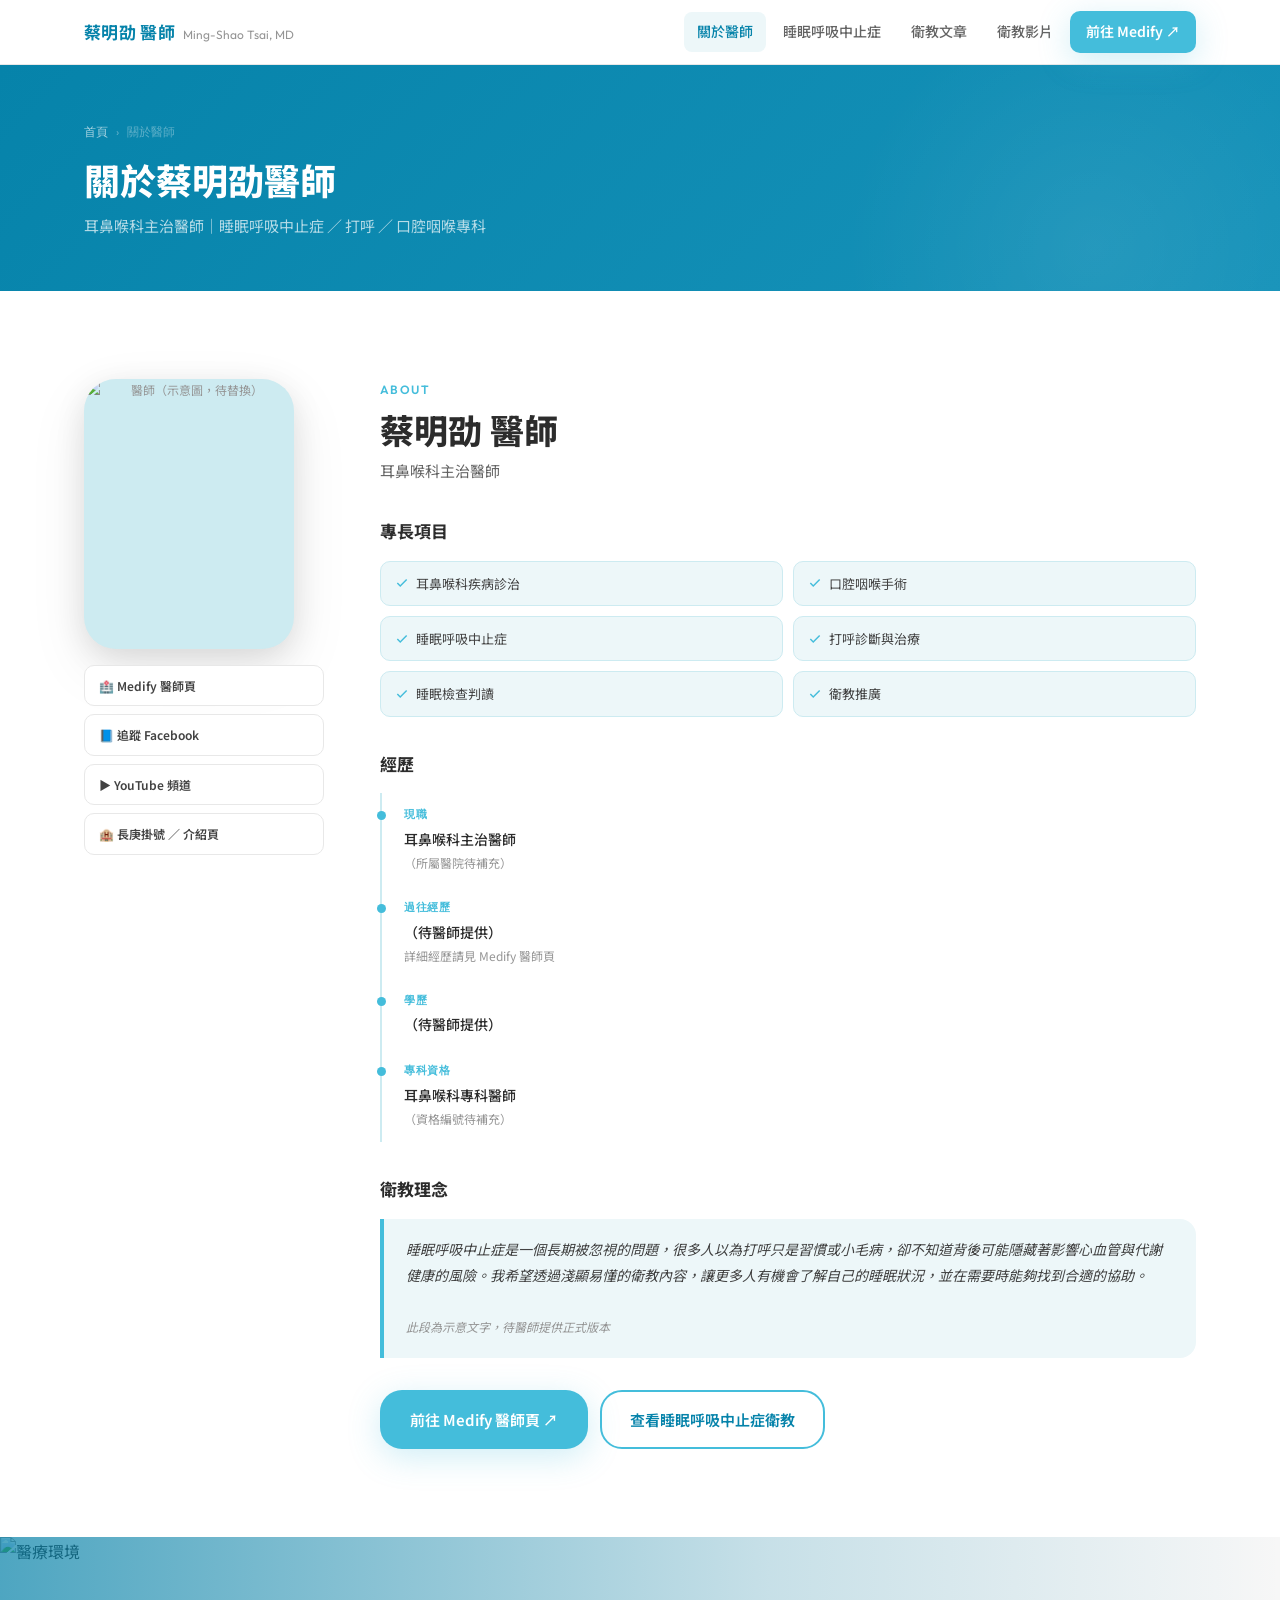
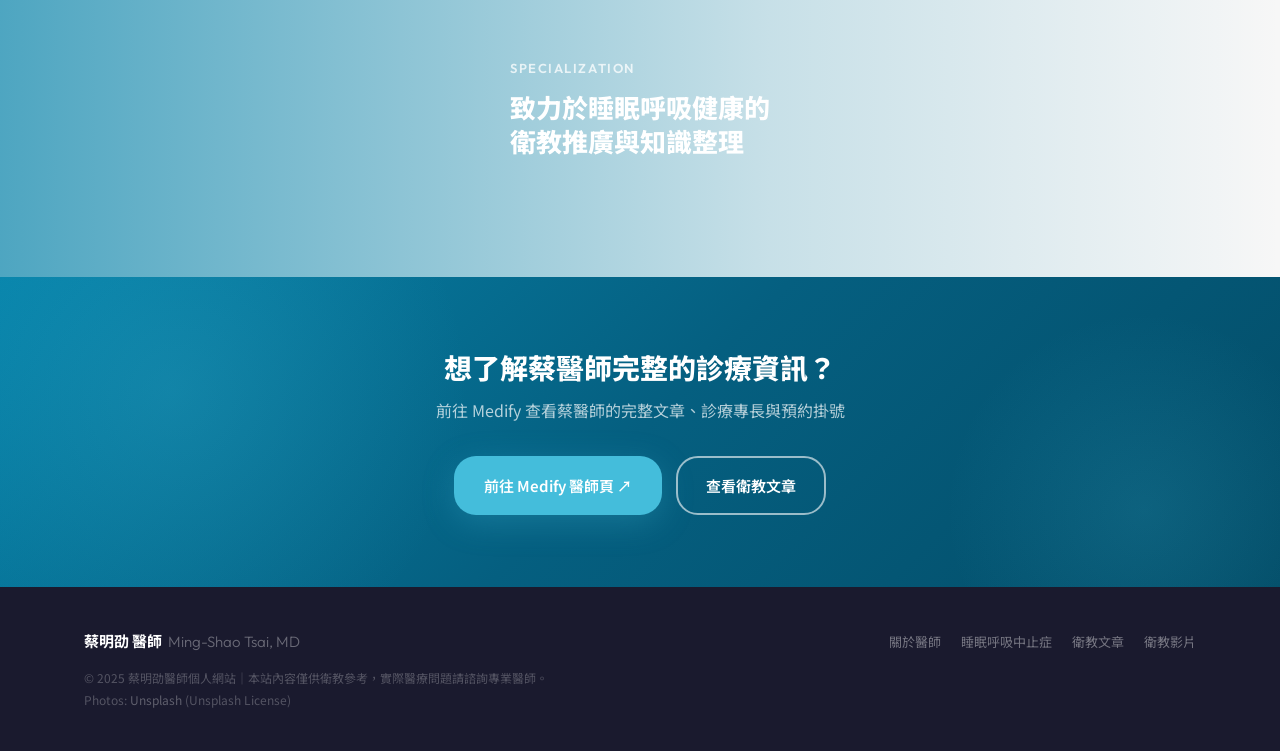
==== about.html @ 804e6b74 "Initial commit: personal website" ====
<!DOCTYPE html>
<html lang="zh-TW">
<head>
  <meta charset="UTF-8">
  <meta name="viewport" content="width=device-width, initial-scale=1.0">
  <title>關於蔡明劭醫師｜耳鼻喉科專科 睡眠呼吸中止症</title>
  <meta name="description" content="蔡明劭醫師，耳鼻喉科專科醫師，專長睡眠呼吸中止症、打呼治療、口腔咽喉手術。了解醫師經歷、專長與衛教理念。">
  <link rel="preconnect" href="https://fonts.googleapis.com">
  <link rel="preconnect" href="https://fonts.gstatic.com" crossorigin>
  <link href="https://fonts.googleapis.com/css2?family=Outfit:wght@300;400;500;600;700;800&family=Noto+Sans+TC:wght@300;400;500;700;900&display=swap" rel="stylesheet">
  <link rel="stylesheet" href="css/style.css">
</head>
<body>

<nav class="nav">
  <div class="wrap">
    <div class="nav-inner">
      <a href="index.html" class="nav-logo">
        <span class="nav-logo-main">蔡明劭 醫師</span>
        <span class="nav-logo-sub en">Ming-Shao Tsai, MD</span>
      </a>
      <div class="nav-links">
        <a href="about.html" class="active">關於醫師</a>
        <a href="sleep-apnea.html">睡眠呼吸中止症</a>
        <a href="articles.html">衛教文章</a>
        <a href="videos.html">衛教影片</a>
        <a href="https://medify.com.tw/doctor-43/" target="_blank" rel="noopener" class="nav-cta">前往 Medify ↗</a>
      </div>
      <button class="nav-mobile-toggle" id="navToggle" aria-label="開啟選單">
        <svg width="22" height="22" fill="none" stroke="currentColor" stroke-width="2" viewBox="0 0 24 24"><path d="M3 12h18M3 6h18M3 18h18"/></svg>
      </button>
    </div>
  </div>
  <div class="nav-mobile-menu" id="navMobile">
    <a href="about.html">關於醫師</a>
    <a href="sleep-apnea.html">睡眠呼吸中止症</a>
    <a href="articles.html">衛教文章</a>
    <a href="videos.html">衛教影片</a>
    <a href="https://medify.com.tw/doctor-43/" target="_blank" rel="noopener">前往 Medify ↗</a>
  </div>
</nav>

<div class="page-hero">
  <div class="wrap">
    <div class="breadcrumb"><a href="index.html">首頁</a><span>›</span><span>關於醫師</span></div>
    <h1 class="reveal">關於蔡明劭醫師</h1>
    <p class="reveal delay-1">耳鼻喉科主治醫師｜睡眠呼吸中止症 ／ 打呼 ／ 口腔咽喉專科</p>
  </div>
</div>

<section class="section">
  <div class="wrap">
    <div class="about-grid">
      <!-- Left: Photo + Socials -->
      <div class="reveal">
        <div class="about-photo">
          <img src="https://images.unsplash.com/photo-1612349317150-e413f6a5b16d?auto=format&fit=crop&w=500&q=80" alt="醫師（示意圖，待替換）" loading="lazy">
        </div>
        <div class="about-socials">
          <a href="https://medify.com.tw/doctor-43/" target="_blank" rel="noopener" class="about-social-btn">🏥 Medify 醫師頁</a>
          <a href="https://www.facebook.com/" target="_blank" rel="noopener" class="about-social-btn">📘 追蹤 Facebook</a>
          <a href="https://www.youtube.com/@medify90" target="_blank" rel="noopener" class="about-social-btn">▶ YouTube 頻道</a>
          <a href="#" class="about-social-btn">🏨 長庚掛號 ／ 介紹頁</a>
        </div>
      </div>

      <!-- Right: Info -->
      <div>
        <p class="sec-label reveal">About</p>
        <h1 class="about-name reveal delay-1">蔡明劭 醫師</h1>
        <p class="about-pos reveal delay-1">耳鼻喉科主治醫師</p>

        <!-- Specialty -->
        <div style="margin-top:32px;" class="reveal delay-2">
          <h2 style="font-size:17px;font-weight:700;color:var(--ink);margin-bottom:14px;">專長項目</h2>
          <div class="spec-grid-2">
            <div class="spec-item">
              <svg width="14" height="14" fill="none" stroke="var(--accent)" stroke-width="2.5" viewBox="0 0 24 24"><polyline points="20 6 9 17 4 12"/></svg>
              耳鼻喉科疾病診治
            </div>
            <div class="spec-item">
              <svg width="14" height="14" fill="none" stroke="var(--accent)" stroke-width="2.5" viewBox="0 0 24 24"><polyline points="20 6 9 17 4 12"/></svg>
              口腔咽喉手術
            </div>
            <div class="spec-item">
              <svg width="14" height="14" fill="none" stroke="var(--accent)" stroke-width="2.5" viewBox="0 0 24 24"><polyline points="20 6 9 17 4 12"/></svg>
              睡眠呼吸中止症
            </div>
            <div class="spec-item">
              <svg width="14" height="14" fill="none" stroke="var(--accent)" stroke-width="2.5" viewBox="0 0 24 24"><polyline points="20 6 9 17 4 12"/></svg>
              打呼診斷與治療
            </div>
            <div class="spec-item">
              <svg width="14" height="14" fill="none" stroke="var(--accent)" stroke-width="2.5" viewBox="0 0 24 24"><polyline points="20 6 9 17 4 12"/></svg>
              睡眠檢查判讀
            </div>
            <div class="spec-item">
              <svg width="14" height="14" fill="none" stroke="var(--accent)" stroke-width="2.5" viewBox="0 0 24 24"><polyline points="20 6 9 17 4 12"/></svg>
              衛教推廣
            </div>
          </div>
        </div>

        <!-- Experience -->
        <div style="margin-top:32px;" class="reveal delay-2">
          <h2 style="font-size:17px;font-weight:700;color:var(--ink);margin-bottom:14px;">經歷</h2>
          <div class="timeline">
            <div class="timeline-item">
              <div class="timeline-year">現職</div>
              <div class="timeline-text">耳鼻喉科主治醫師</div>
              <div class="timeline-sub">（所屬醫院待補充）</div>
            </div>
            <div class="timeline-item">
              <div class="timeline-year">過往經歷</div>
              <div class="timeline-text">（待醫師提供）</div>
              <div class="timeline-sub">詳細經歷請見 Medify 醫師頁</div>
            </div>
            <div class="timeline-item">
              <div class="timeline-year">學歷</div>
              <div class="timeline-text">（待醫師提供）</div>
            </div>
            <div class="timeline-item">
              <div class="timeline-year">專科資格</div>
              <div class="timeline-text">耳鼻喉科專科醫師</div>
              <div class="timeline-sub">（資格編號待補充）</div>
            </div>
          </div>
        </div>

        <!-- Philosophy -->
        <div style="margin-top:32px;" class="reveal delay-3">
          <h2 style="font-size:17px;font-weight:700;color:var(--ink);margin-bottom:14px;">衛教理念</h2>
          <div class="philosophy-block">
            睡眠呼吸中止症是一個長期被忽視的問題，很多人以為打呼只是習慣或小毛病，卻不知道背後可能隱藏著影響心血管與代謝健康的風險。我希望透過淺顯易懂的衛教內容，讓更多人有機會了解自己的睡眠狀況，並在需要時能夠找到合適的協助。
            <br><br><em style="font-size:12px;color:var(--gray-4);">此段為示意文字，待醫師提供正式版本</em>
          </div>
        </div>

        <!-- CTA -->
        <div style="margin-top:32px;display:flex;gap:12px;flex-wrap:wrap;" class="reveal delay-3">
          <a href="https://medify.com.tw/doctor-43/" target="_blank" rel="noopener" class="btn btn-accent btn-lg">前往 Medify 醫師頁 ↗</a>
          <a href="sleep-apnea.html" class="btn btn-outline btn-lg">查看睡眠呼吸中止症衛教</a>
        </div>
      </div>
    </div>
  </div>
</section>

<!-- Photo section -->
<section style="padding:0;background:var(--gray-8);">
  <div style="height:340px;overflow:hidden;position:relative;">
    <img src="https://images.unsplash.com/photo-1551190822-a9333d879b1f?auto=format&fit=crop&w=1800&q=80" alt="醫療環境" loading="lazy" style="width:100%;height:100%;object-fit:cover;object-position:center 40%;">
    <div style="position:absolute;inset:0;background:linear-gradient(to right, rgba(6,131,170,.7) 0%, rgba(6,131,170,.2) 60%, transparent 100%);display:flex;align-items:center;">
      <div class="wrap">
        <p style="color:rgba(255,255,255,.75);font-size:13px;font-weight:600;text-transform:uppercase;letter-spacing:.12em;margin-bottom:10px;" class="en">Specialization</p>
        <p style="color:white;font-size:26px;font-weight:800;line-height:1.3;max-width:500px;">致力於睡眠呼吸健康的<br>衛教推廣與知識整理</p>
      </div>
    </div>
  </div>
</section>

<div class="cta-band">
  <div class="wrap">
    <h2 class="reveal">想了解蔡醫師完整的診療資訊？</h2>
    <p class="reveal delay-1">前往 Medify 查看蔡醫師的完整文章、診療專長與預約掛號</p>
    <div class="btns">
      <a href="https://medify.com.tw/doctor-43/" target="_blank" rel="noopener" class="btn btn-accent btn-lg reveal delay-1">前往 Medify 醫師頁 ↗</a>
      <a href="articles.html" class="btn btn-outline-white btn-lg reveal delay-2">查看衛教文章</a>
    </div>
  </div>
</div>

<footer class="footer">
  <div class="wrap">
    <div class="footer-inner">
      <div class="footer-logo">蔡明劭 醫師<span class="en">Ming-Shao Tsai, MD</span></div>
      <div class="footer-links">
        <a href="about.html">關於醫師</a>
        <a href="sleep-apnea.html">睡眠呼吸中止症</a>
        <a href="articles.html">衛教文章</a>
        <a href="videos.html">衛教影片</a>
      </div>
    </div>
    <p class="footer-copy">© 2025 蔡明劭醫師個人網站｜本站內容僅供衛教參考，實際醫療問題請諮詢專業醫師。<br>Photos: <a href="https://unsplash.com" target="_blank" rel="noopener" style="color:rgba(255,255,255,.3);">Unsplash</a> (Unsplash License)</p>
  </div>
</footer>

<script src="js/main.js"></script>
</body>
</html>
---- css/style.css ----
/* ============================================================
   蔡明劭醫師個人網站 — Design System
   Inspired by Medify Health-Tech visual language
   Fonts: Outfit (EN/NUM) + Noto Sans TC (ZH)
   ============================================================ */

@import url('https://fonts.googleapis.com/css2?family=Outfit:wght@300;400;500;600;700;800&family=Noto+Sans+TC:wght@300;400;500;700;900&display=swap');

:root {
  /* Brand Colors */
  --accent:  #44BDDB;
  --deep:    #0683AA;
  --mid:     #1793BA;
  --sky-6:   #71CBE1;
  --sky-7:   #94DCEA;
  --pale:    #CDEBF1;
  --paler:   #EDF7F9;

  /* Neutrals */
  --ink:     #2C2C2C;
  --gray-2:  #424242;
  --gray-3:  #636363;
  --gray-4:  #959595;
  --gray-6:  #C8C8C8;
  --gray-7:  #E8E8E8;
  --gray-8:  #F7F7F7;
  --white:   #FFFFFF;

  /* Semantic */
  --success:      #76C0A5;
  --success-pale: #E9F5F0;
  --warn:         #F0A84A;

  /* Radius */
  --r-xl: 40px;
  --r-lg: 32px;
  --r-md: 22px;
  --r-sm: 16px;
  --r-xs: 10px;

  /* Shadows */
  --shadow-sm:  0 1px 3px rgba(0,0,0,.06), 0 2px 8px rgba(0,0,0,.06);
  --shadow-md:  0 4px 16px rgba(0,0,0,.08), 0 8px 32px rgba(0,0,0,.06);
  --shadow-lg:  0 8px 30px rgba(0,0,0,.10), 0 20px 60px rgba(0,0,0,.08);
  --shadow-teal: 0 8px 32px rgba(68,189,219,.25);
}

*, *::before, *::after { box-sizing: border-box; margin: 0; padding: 0; }
html { scroll-behavior: smooth; font-size: 16px; }
body {
  font-family: 'Noto Sans TC', -apple-system, sans-serif;
  color: var(--ink);
  background: var(--white);
  line-height: 1.8;
  -webkit-font-smoothing: antialiased;
}
.en { font-family: 'Outfit', 'Noto Sans TC', sans-serif; }
img { max-width: 100%; display: block; }
a { color: inherit; text-decoration: none; }
ul { list-style: none; }

/* ---- Reveal animation ---- */
.reveal {
  opacity: 0;
  transform: translateY(24px);
  transition: opacity .6s ease, transform .6s ease;
}
.reveal.in { opacity: 1; transform: none; }
.reveal.delay-1 { transition-delay: .1s; }
.reveal.delay-2 { transition-delay: .2s; }
.reveal.delay-3 { transition-delay: .3s; }

/* ---- Layout ---- */
.wrap { max-width: 1160px; margin: 0 auto; padding: 0 24px; }
.section { padding: 88px 0; }
.section-sm { padding: 56px 0; }

/* ---- Navigation ---- */
.nav {
  position: sticky;
  top: 0;
  z-index: 100;
  background: rgba(255,255,255,.92);
  backdrop-filter: blur(16px);
  -webkit-backdrop-filter: blur(16px);
  border-bottom: 1px solid var(--gray-7);
  transition: box-shadow .3s;
}
.nav.scrolled { box-shadow: 0 2px 20px rgba(0,0,0,.08); }
.nav-inner {
  display: flex;
  align-items: center;
  justify-content: space-between;
  height: 64px;
}
.nav-logo {
  display: flex;
  align-items: baseline;
  gap: 8px;
}
.nav-logo-main {
  font-family: 'Noto Sans TC', sans-serif;
  font-size: 17px;
  font-weight: 700;
  color: var(--deep);
  letter-spacing: .02em;
}
.nav-logo-sub {
  font-family: 'Outfit', sans-serif;
  font-size: 12px;
  color: var(--gray-4);
  font-weight: 400;
}
.nav-links { display: flex; align-items: center; gap: 4px; }
.nav-links a {
  font-size: 14px;
  font-weight: 500;
  color: var(--gray-3);
  padding: 7px 13px;
  border-radius: 8px;
  transition: all .2s;
}
.nav-links a:hover, .nav-links a.active {
  color: var(--deep);
  background: var(--paler);
}
.nav-cta {
  background: var(--accent) !important;
  color: var(--white) !important;
  font-weight: 600 !important;
  border-radius: 10px !important;
  padding: 8px 16px !important;
  transition: background .2s, transform .2s, box-shadow .2s !important;
  box-shadow: var(--shadow-teal) !important;
}
.nav-cta:hover {
  background: var(--deep) !important;
  transform: translateY(-1px) !important;
}
.nav-mobile-toggle {
  display: none;
  background: none;
  border: none;
  cursor: pointer;
  color: var(--ink);
  padding: 8px;
}
.nav-mobile-menu {
  display: none;
  border-top: 1px solid var(--gray-7);
  padding: 12px 24px 20px;
  background: rgba(255,255,255,.97);
}
.nav-mobile-menu a {
  display: block;
  font-size: 15px;
  font-weight: 500;
  color: var(--gray-2);
  padding: 11px 0;
  border-bottom: 1px solid var(--gray-7);
}
.nav-mobile-menu a:last-child { border: none; }

/* ---- Buttons ---- */
.btn {
  display: inline-flex;
  align-items: center;
  gap: 7px;
  padding: 11px 22px;
  border-radius: var(--r-sm);
  font-family: 'Noto Sans TC', sans-serif;
  font-size: 14px;
  font-weight: 600;
  cursor: pointer;
  transition: all .22s;
  border: 2px solid transparent;
  white-space: nowrap;
}
.btn-accent {
  background: var(--accent);
  color: var(--white);
  box-shadow: var(--shadow-teal);
}
.btn-accent:hover { background: var(--deep); transform: translateY(-2px); box-shadow: 0 12px 40px rgba(68,189,219,.35); }
.btn-deep {
  background: var(--deep);
  color: var(--white);
}
.btn-deep:hover { background: #055f80; transform: translateY(-2px); }
.btn-outline {
  background: transparent;
  color: var(--deep);
  border-color: var(--accent);
}
.btn-outline:hover { background: var(--paler); border-color: var(--deep); }
.btn-outline-white {
  background: transparent;
  color: var(--white);
  border-color: rgba(255,255,255,.6);
}
.btn-outline-white:hover { background: rgba(255,255,255,.12); border-color: white; }
.btn-ghost {
  background: rgba(255,255,255,.15);
  color: var(--white);
  border-color: rgba(255,255,255,.3);
}
.btn-ghost:hover { background: rgba(255,255,255,.25); }
.btn-sm { padding: 7px 16px; font-size: 13px; border-radius: 10px; }
.btn-lg { padding: 14px 28px; font-size: 15px; border-radius: var(--r-md); }

/* ---- Tags ---- */
.tag {
  display: inline-flex;
  align-items: center;
  gap: 5px;
  padding: 4px 12px;
  border-radius: 20px;
  font-size: 12px;
  font-weight: 600;
  letter-spacing: .03em;
}
.tag-teal { background: var(--pale); color: var(--deep); }
.tag-green { background: var(--success-pale); color: #2d7d5f; }
.tag-warn { background: #FEF3E2; color: #975A00; }

/* ---- Section Header ---- */
.sec-label {
  font-family: 'Outfit', sans-serif;
  font-size: 12px;
  font-weight: 600;
  text-transform: uppercase;
  letter-spacing: .12em;
  color: var(--accent);
  margin-bottom: 10px;
}
.sec-title {
  font-size: 30px;
  font-weight: 800;
  color: var(--ink);
  line-height: 1.25;
}
.sec-sub {
  font-size: 16px;
  color: var(--gray-3);
  margin-top: 10px;
  max-width: 560px;
}
.sec-head { margin-bottom: 52px; }

/* ====================================================
   HERO (index)
   ==================================================== */
.hero {
  position: relative;
  min-height: 88vh;
  display: flex;
  align-items: center;
  overflow: hidden;
  background: var(--deep);
}
.hero-bg {
  position: absolute;
  inset: 0;
  background-size: cover;
  background-position: center 30%;
  background-repeat: no-repeat;
}
.hero-bg::after {
  content: '';
  position: absolute;
  inset: 0;
  background: linear-gradient(
    105deg,
    rgba(6,131,170,.88) 0%,
    rgba(6,131,170,.70) 40%,
    rgba(6,131,170,.25) 75%,
    rgba(6,131,170,.05) 100%
  );
}
.hero-inner {
  position: relative;
  z-index: 1;
  display: grid;
  grid-template-columns: 1fr 420px;
  gap: 56px;
  align-items: center;
  padding: 80px 0;
}
.hero-eyebrow {
  display: inline-flex;
  align-items: center;
  gap: 8px;
  background: rgba(255,255,255,.18);
  backdrop-filter: blur(8px);
  color: #d4f3fc;
  font-size: 13px;
  font-weight: 600;
  padding: 6px 16px;
  border-radius: 20px;
  border: 1px solid rgba(255,255,255,.25);
  margin-bottom: 22px;
}
.hero-name {
  font-size: 60px;
  font-weight: 900;
  color: var(--white);
  line-height: 1.1;
  letter-spacing: -.03em;
}
.hero-name .zh-name { display: block; }
.hero-name .en-name {
  font-family: 'Outfit', sans-serif;
  font-size: 28px;
  font-weight: 300;
  letter-spacing: .06em;
  color: rgba(255,255,255,.7);
  margin-top: 4px;
}
.hero-title {
  font-size: 16px;
  color: rgba(255,255,255,.75);
  margin-top: 14px;
  font-weight: 400;
}
.hero-desc {
  font-size: 16px;
  color: rgba(255,255,255,.85);
  margin-top: 18px;
  line-height: 1.8;
  max-width: 500px;
}
.hero-ctas {
  display: flex;
  flex-wrap: wrap;
  gap: 12px;
  margin-top: 36px;
}
/* Stats row */
.hero-stats {
  display: flex;
  gap: 32px;
  margin-top: 48px;
  padding-top: 32px;
  border-top: 1px solid rgba(255,255,255,.2);
}
.hero-stat-num {
  font-family: 'Outfit', sans-serif;
  font-size: 30px;
  font-weight: 700;
  color: var(--white);
}
.hero-stat-label {
  font-size: 12px;
  color: rgba(255,255,255,.6);
  margin-top: 2px;
}

/* Hero card (right side) */
.hero-card {
  background: rgba(255,255,255,.12);
  backdrop-filter: blur(20px);
  -webkit-backdrop-filter: blur(20px);
  border: 1px solid rgba(255,255,255,.22);
  border-radius: var(--r-lg);
  padding: 32px;
  color: var(--white);
}
.hero-card-photo {
  width: 100%;
  height: 220px;
  background: rgba(255,255,255,.1);
  border-radius: var(--r-md);
  overflow: hidden;
  margin-bottom: 20px;
  display: flex;
  align-items: center;
  justify-content: center;
}
.hero-card-photo img { width: 100%; height: 100%; object-fit: cover; }
.hero-card-name { font-size: 20px; font-weight: 700; }
.hero-card-pos { font-size: 13px; color: rgba(255,255,255,.65); margin-top: 4px; }
.hero-card-tags {
  display: flex;
  flex-wrap: wrap;
  gap: 6px;
  margin-top: 14px;
}
.hero-card-tag {
  background: rgba(255,255,255,.15);
  color: rgba(255,255,255,.9);
  font-size: 11px;
  padding: 4px 10px;
  border-radius: 20px;
  border: 1px solid rgba(255,255,255,.2);
}
.hero-card-cta {
  margin-top: 18px;
  width: 100%;
  text-align: center;
  background: var(--white);
  color: var(--deep);
  font-weight: 700;
  padding: 12px;
  border-radius: var(--r-sm);
  font-size: 14px;
  transition: all .2s;
  display: block;
}
.hero-card-cta:hover { background: var(--paler); transform: translateY(-1px); }

/* ====================================================
   QUICK ENTRIES
   ==================================================== */
.entries { background: var(--white); }
.entries-grid {
  display: grid;
  grid-template-columns: repeat(3, 1fr);
  gap: 20px;
}
.entry-card {
  background: var(--white);
  border: 1.5px solid var(--gray-7);
  border-radius: var(--r-lg);
  padding: 32px 28px;
  transition: all .28s;
  display: flex;
  flex-direction: column;
}
.entry-card:hover {
  border-color: var(--accent);
  box-shadow: var(--shadow-md);
  transform: translateY(-4px);
}
.entry-icon {
  width: 52px;
  height: 52px;
  background: var(--paler);
  border-radius: var(--r-sm);
  display: flex;
  align-items: center;
  justify-content: center;
  font-size: 24px;
  margin-bottom: 18px;
}
.entry-title {
  font-size: 18px;
  font-weight: 700;
  color: var(--ink);
  margin-bottom: 8px;
}
.entry-desc {
  font-size: 14px;
  color: var(--gray-3);
  line-height: 1.7;
  flex: 1;
}
.entry-link {
  display: inline-flex;
  align-items: center;
  gap: 5px;
  font-size: 13px;
  font-weight: 700;
  color: var(--accent);
  margin-top: 20px;
}

/* ====================================================
   DOCTOR BRIEF
   ==================================================== */
.doctor-brief { background: var(--gray-8); }
.brief-inner {
  display: grid;
  grid-template-columns: 240px 1fr;
  gap: 56px;
  align-items: start;
}
.brief-photo-wrap { display: flex; flex-direction: column; gap: 12px; align-items: center; }
.brief-photo {
  width: 220px;
  height: 280px;
  border-radius: var(--r-lg);
  overflow: hidden;
  box-shadow: var(--shadow-lg);
  background: var(--pale);
  display: flex;
  align-items: center;
  justify-content: center;
}
.brief-photo img { width: 100%; height: 100%; object-fit: cover; }
.brief-name {
  font-size: 32px;
  font-weight: 800;
  color: var(--ink);
  line-height: 1.2;
}
.brief-pos {
  font-size: 15px;
  color: var(--gray-3);
  margin-top: 6px;
}
.brief-bio {
  font-size: 15px;
  color: var(--gray-2);
  line-height: 1.9;
  margin-top: 16px;
  max-width: 580px;
}
.brief-tags {
  display: flex;
  flex-wrap: wrap;
  gap: 8px;
  margin-top: 18px;
}
.brief-actions {
  display: flex;
  gap: 12px;
  margin-top: 24px;
  flex-wrap: wrap;
}

/* ====================================================
   TOPIC CARDS
   ==================================================== */
.topics { background: var(--white); }
.topics-grid {
  display: grid;
  grid-template-columns: repeat(3, 1fr);
  gap: 18px;
}
.topic-card {
  background: var(--white);
  border: 1.5px solid var(--gray-7);
  border-radius: var(--r-md);
  padding: 24px 22px;
  transition: all .24s;
  display: flex;
  flex-direction: column;
}
.topic-card:hover {
  border-color: var(--accent);
  background: var(--paler);
  box-shadow: var(--shadow-sm);
}
.topic-num {
  font-family: 'Outfit', sans-serif;
  font-size: 11px;
  font-weight: 700;
  letter-spacing: .1em;
  text-transform: uppercase;
  color: var(--accent);
  margin-bottom: 8px;
}
.topic-name { font-size: 17px; font-weight: 700; color: var(--ink); }
.topic-desc {
  font-size: 13px;
  color: var(--gray-3);
  margin-top: 6px;
  line-height: 1.65;
  flex: 1;
}
.topic-arrow {
  font-size: 13px;
  font-weight: 700;
  color: var(--accent);
  margin-top: 16px;
}

/* ====================================================
   ARTICLE CARDS
   ==================================================== */
.articles-section { background: var(--gray-8); }
.articles-grid { display: grid; gap: 14px; }
.article-card {
  background: var(--white);
  border: 1px solid var(--gray-7);
  border-radius: var(--r-md);
  padding: 22px 24px;
  display: flex;
  gap: 20px;
  align-items: flex-start;
  transition: box-shadow .22s, transform .22s;
}
.article-card:hover {
  box-shadow: var(--shadow-md);
  transform: translateY(-2px);
}
.article-thumb {
  width: 88px;
  height: 66px;
  border-radius: var(--r-xs);
  background: var(--gray-7);
  flex-shrink: 0;
  overflow: hidden;
}
.article-thumb img { width: 100%; height: 100%; object-fit: cover; }
.article-cat {
  font-family: 'Outfit', sans-serif;
  font-size: 11px;
  font-weight: 700;
  letter-spacing: .08em;
  text-transform: uppercase;
  color: var(--accent);
  margin-bottom: 5px;
}
.article-title { font-size: 15px; font-weight: 700; color: var(--ink); line-height: 1.45; }
.article-excerpt { font-size: 13px; color: var(--gray-3); margin-top: 6px; line-height: 1.6; }
.article-footer {
  display: flex;
  align-items: center;
  gap: 10px;
  margin-top: 10px;
}
.source-badge {
  font-size: 11px;
  padding: 2px 9px;
  border-radius: 6px;
  font-weight: 700;
  font-family: 'Outfit', sans-serif;
}
.source-medify { background: var(--success-pale); color: #2d7d5f; }
.source-blogspot { background: #FEF3E2; color: #975A00; }
.article-read { font-size: 12px; color: var(--accent); font-weight: 700; margin-left: auto; }

/* ====================================================
   VIDEO CARDS
   ==================================================== */
.videos-section { background: var(--white); }
.videos-grid {
  display: grid;
  grid-template-columns: repeat(2, 1fr);
  gap: 20px;
}
.video-card {
  background: var(--white);
  border: 1px solid var(--gray-7);
  border-radius: var(--r-lg);
  overflow: hidden;
  transition: box-shadow .25s, transform .25s;
}
.video-card:hover {
  box-shadow: var(--shadow-lg);
  transform: translateY(-4px);
}
.video-thumb {
  position: relative;
  padding-top: 56.25%;
  background: var(--ink);
  overflow: hidden;
}
.video-thumb img {
  position: absolute;
  inset: 0;
  width: 100%;
  height: 100%;
  object-fit: cover;
}
.video-thumb-placeholder {
  position: absolute;
  inset: 0;
  display: flex;
  flex-direction: column;
  align-items: center;
  justify-content: center;
  gap: 10px;
  color: rgba(255,255,255,.5);
  background: linear-gradient(145deg, #1a3a4a, #0d2030);
}
.video-play {
  width: 52px;
  height: 52px;
  background: rgba(68,189,219,.3);
  border: 2px solid rgba(68,189,219,.6);
  border-radius: 50%;
  display: flex;
  align-items: center;
  justify-content: center;
  font-size: 20px;
  color: var(--white);
  transition: all .2s;
}
.video-card:hover .video-play { background: var(--accent); border-color: var(--accent); }
.video-info { padding: 18px 20px; }
.video-cat {
  font-family: 'Outfit', sans-serif;
  font-size: 11px;
  font-weight: 700;
  letter-spacing: .08em;
  text-transform: uppercase;
  color: var(--accent);
  margin-bottom: 7px;
}
.video-title { font-size: 14px; font-weight: 700; color: var(--ink); line-height: 1.45; }
.video-desc { font-size: 12px; color: var(--gray-3); margin-top: 6px; line-height: 1.55; }
.video-watch {
  display: inline-flex;
  align-items: center;
  gap: 4px;
  font-size: 12px;
  font-weight: 700;
  color: var(--accent);
  margin-top: 10px;
}

/* ====================================================
   SOCIAL BAR
   ==================================================== */
.social-bar { background: var(--paler); border-top: 1px solid var(--pale); }
.social-inner {
  display: flex;
  flex-wrap: wrap;
  gap: 10px;
  align-items: center;
  justify-content: center;
  padding: 36px 0;
}
.social-btn {
  display: inline-flex;
  align-items: center;
  gap: 8px;
  padding: 10px 18px;
  background: var(--white);
  border: 1.5px solid var(--gray-7);
  border-radius: var(--r-sm);
  font-size: 13px;
  font-weight: 600;
  color: var(--gray-2);
  transition: all .2s;
}
.social-btn:hover { border-color: var(--accent); color: var(--deep); box-shadow: var(--shadow-sm); }

/* ====================================================
   CTA BAND
   ==================================================== */
.cta-band {
  background: linear-gradient(135deg, var(--deep) 0%, #055f80 50%, #034d68 100%);
  padding: 72px 0;
  text-align: center;
  position: relative;
  overflow: hidden;
}
.cta-band::before {
  content: '';
  position: absolute;
  top: -60%;
  left: -10%;
  width: 600px;
  height: 600px;
  background: radial-gradient(circle, rgba(68,189,219,.2) 0%, transparent 70%);
  pointer-events: none;
}
.cta-band::after {
  content: '';
  position: absolute;
  bottom: -40%;
  right: -5%;
  width: 400px;
  height: 400px;
  background: radial-gradient(circle, rgba(68,189,219,.15) 0%, transparent 70%);
  pointer-events: none;
}
.cta-band h2 {
  position: relative;
  font-size: 28px;
  font-weight: 800;
  color: var(--white);
  line-height: 1.3;
}
.cta-band p {
  position: relative;
  font-size: 16px;
  color: rgba(255,255,255,.7);
  margin-top: 10px;
}
.cta-band .btns {
  position: relative;
  display: flex;
  gap: 14px;
  justify-content: center;
  margin-top: 32px;
  flex-wrap: wrap;
}

/* ====================================================
   FOOTER
   ==================================================== */
.footer { background: #1a1a2e; padding: 40px 0; }
.footer-inner {
  display: flex;
  justify-content: space-between;
  align-items: center;
  flex-wrap: wrap;
  gap: 16px;
}
.footer-logo { font-size: 15px; font-weight: 700; color: var(--white); }
.footer-logo span {
  font-family: 'Outfit', sans-serif;
  color: rgba(255,255,255,.35);
  font-weight: 300;
  margin-left: 6px;
}
.footer-links { display: flex; gap: 20px; flex-wrap: wrap; }
.footer-links a { font-size: 13px; color: rgba(255,255,255,.4); transition: color .2s; }
.footer-links a:hover { color: rgba(255,255,255,.8); }
.footer-copy { font-size: 12px; color: rgba(255,255,255,.25); width: 100%; margin-top: 12px; }

/* ====================================================
   PAGE HERO (inner pages)
   ==================================================== */
.page-hero {
  position: relative;
  padding: 56px 0 52px;
  background: linear-gradient(135deg, var(--deep) 0%, var(--mid) 100%);
  overflow: hidden;
}
.page-hero::before {
  content: '';
  position: absolute;
  top: -30%;
  right: -5%;
  width: 500px;
  height: 500px;
  background: radial-gradient(circle, rgba(255,255,255,.07) 0%, transparent 70%);
  pointer-events: none;
}
.page-hero h1 {
  font-size: 36px;
  font-weight: 800;
  color: var(--white);
  line-height: 1.25;
  position: relative;
}
.page-hero p {
  font-size: 15px;
  color: rgba(255,255,255,.7);
  margin-top: 10px;
  max-width: 580px;
  position: relative;
}
.breadcrumb {
  display: flex;
  gap: 8px;
  align-items: center;
  font-size: 12px;
  color: rgba(255,255,255,.45);
  margin-bottom: 14px;
  position: relative;
  font-family: 'Outfit', sans-serif;
}
.breadcrumb a { color: rgba(255,255,255,.65); transition: color .2s; }
.breadcrumb a:hover { color: rgba(255,255,255,.95); }
.breadcrumb span { color: rgba(255,255,255,.35); }

/* ====================================================
   ABOUT PAGE
   ==================================================== */
.about-grid {
  display: grid;
  grid-template-columns: 240px 1fr;
  gap: 56px;
  align-items: start;
}
.about-photo {
  width: 210px;
  height: 270px;
  border-radius: var(--r-lg);
  overflow: hidden;
  box-shadow: var(--shadow-lg);
  background: var(--pale);
  display: flex;
  align-items: center;
  justify-content: center;
  color: var(--gray-4);
  font-size: 12px;
  text-align: center;
}
.about-photo img { width: 100%; height: 100%; object-fit: cover; }
.about-socials { display: flex; flex-direction: column; gap: 8px; margin-top: 16px; }
.about-social-btn {
  display: flex;
  align-items: center;
  gap: 8px;
  padding: 9px 14px;
  background: var(--white);
  border: 1.5px solid var(--gray-7);
  border-radius: var(--r-xs);
  font-size: 12px;
  font-weight: 600;
  color: var(--gray-2);
  transition: all .2s;
}
.about-social-btn:hover { border-color: var(--accent); color: var(--deep); }
.about-name { font-size: 34px; font-weight: 800; color: var(--ink); line-height: 1.2; }
.about-pos { font-size: 15px; color: var(--gray-3); margin-top: 6px; }
.spec-grid-2 {
  display: grid;
  grid-template-columns: repeat(2, 1fr);
  gap: 10px;
  margin-top: 14px;
}
.spec-item {
  background: var(--paler);
  border: 1px solid var(--pale);
  border-radius: var(--r-xs);
  padding: 10px 14px;
  font-size: 13px;
  color: var(--gray-2);
  display: flex;
  align-items: center;
  gap: 7px;
}
.timeline { margin-top: 14px; }
.timeline-item {
  padding: 12px 0 12px 22px;
  border-left: 2px solid var(--pale);
  position: relative;
}
.timeline-item::before {
  content: '';
  width: 9px;
  height: 9px;
  background: var(--accent);
  border-radius: 50%;
  position: absolute;
  left: -5.5px;
  top: 18px;
}
.timeline-year {
  font-family: 'Outfit', sans-serif;
  font-size: 11px;
  font-weight: 700;
  color: var(--accent);
  text-transform: uppercase;
  letter-spacing: .06em;
}
.timeline-text { font-size: 14px; color: var(--ink); margin-top: 2px; font-weight: 500; }
.timeline-sub { font-size: 12px; color: var(--gray-4); }
.philosophy-block {
  background: var(--paler);
  border-left: 4px solid var(--accent);
  padding: 18px 22px;
  border-radius: 0 var(--r-sm) var(--r-sm) 0;
  font-size: 14px;
  color: var(--gray-2);
  line-height: 1.85;
  margin-top: 14px;
  font-style: italic;
}

/* ====================================================
   SLEEP APNEA PAGE
   ==================================================== */
.symptom-grid {
  display: grid;
  grid-template-columns: repeat(3, 1fr);
  gap: 16px;
}
.symptom-card {
  background: #FFF8F0;
  border: 1.5px solid #FDDCB7;
  border-radius: var(--r-md);
  padding: 22px;
  text-align: center;
  transition: all .22s;
}
.symptom-card:hover { transform: translateY(-3px); box-shadow: 0 8px 24px rgba(240,168,74,.18); }
.symptom-icon { font-size: 32px; margin-bottom: 10px; }
.symptom-name { font-size: 14px; font-weight: 700; color: #8a4500; }
.symptom-desc { font-size: 12px; color: #a0631a; margin-top: 5px; line-height: 1.5; }

.treatment-grid {
  display: grid;
  grid-template-columns: repeat(3, 1fr);
  gap: 18px;
}
.treatment-card {
  background: var(--white);
  border: 1.5px solid var(--gray-7);
  border-top: 4px solid var(--accent);
  border-radius: var(--r-md);
  padding: 22px;
  transition: all .22s;
}
.treatment-card:hover { box-shadow: var(--shadow-md); border-top-color: var(--deep); transform: translateY(-2px); }
.treatment-title { font-size: 16px; font-weight: 700; color: var(--ink); margin-bottom: 8px; }
.treatment-desc { font-size: 13px; color: var(--gray-3); line-height: 1.6; }
.treatment-link { font-size: 12px; color: var(--accent); font-weight: 700; margin-top: 14px; display: block; transition: color .2s; }
.treatment-link:hover { color: var(--deep); }

.ahi-grid {
  display: grid;
  grid-template-columns: repeat(4, 1fr);
  gap: 14px;
  max-width: 740px;
}
.ahi-card {
  background: var(--white);
  border: 1.5px solid var(--gray-7);
  border-radius: var(--r-md);
  padding: 20px;
  text-align: center;
}
.ahi-num {
  font-family: 'Outfit', sans-serif;
  font-size: 26px;
  font-weight: 800;
}
.ahi-label { font-size: 12px; color: var(--gray-4); margin-top: 4px; }

/* ====================================================
   ARTICLES INDEX + FILTER
   ==================================================== */
.filter-bar {
  display: flex;
  flex-wrap: wrap;
  gap: 8px;
  margin-bottom: 36px;
}
.filter-btn {
  padding: 8px 18px;
  border-radius: 20px;
  font-size: 13px;
  font-weight: 600;
  border: 1.5px solid var(--gray-7);
  background: var(--white);
  color: var(--gray-3);
  cursor: pointer;
  transition: all .2s;
  font-family: 'Noto Sans TC', sans-serif;
}
.filter-btn.active, .filter-btn:hover {
  background: var(--accent);
  color: var(--white);
  border-color: var(--accent);
  box-shadow: var(--shadow-teal);
}

/* ====================================================
   ARTICLE DETAIL
   ==================================================== */
.article-detail { max-width: 740px; }
.article-detail h1 {
  font-size: 30px;
  font-weight: 800;
  color: var(--ink);
  line-height: 1.35;
}
.article-meta-bar {
  display: flex;
  gap: 10px;
  align-items: center;
  flex-wrap: wrap;
  margin-top: 14px;
}
.article-intro {
  font-size: 15px;
  color: var(--gray-2);
  line-height: 1.9;
  margin-top: 28px;
  padding: 22px 26px;
  background: var(--paler);
  border-radius: var(--r-md);
  border-left: 4px solid var(--accent);
}
.bullet-list { margin-top: 16px; display: flex; flex-direction: column; gap: 12px; }
.bullet-item { display: flex; gap: 12px; align-items: flex-start; }
.bullet-dot {
  width: 8px;
  height: 8px;
  background: var(--accent);
  border-radius: 50%;
  flex-shrink: 0;
  margin-top: 8px;
}
.bullet-text { font-size: 14px; color: var(--gray-2); line-height: 1.7; }
.reader-tag {
  display: inline-flex;
  align-items: center;
  gap: 6px;
  background: var(--paler);
  border: 1px solid var(--pale);
  padding: 7px 14px;
  border-radius: 20px;
  font-size: 13px;
  color: var(--deep);
}
.cta-box {
  background: var(--paler);
  border: 1.5px solid var(--pale);
  border-radius: var(--r-lg);
  padding: 28px;
  text-align: center;
  margin-top: 36px;
}
.cta-box p { font-size: 14px; color: var(--deep); margin-bottom: 16px; font-weight: 500; }

/* ====================================================
   VIDEOS FULL GRID
   ==================================================== */
.videos-full-grid {
  display: grid;
  grid-template-columns: repeat(3, 1fr);
  gap: 20px;
}

/* ====================================================
   ARTICLES INDEX PAGE
   ==================================================== */
.articles-index-grid {
  display: grid;
  grid-template-columns: repeat(3, 1fr);
  gap: 22px;
}
.article-index-card {
  background: var(--white);
  border: 1px solid var(--gray-7);
  border-radius: var(--r-lg);
  overflow: hidden;
  display: flex;
  flex-direction: column;
  transition: box-shadow .25s, transform .25s;
  text-decoration: none;
  color: inherit;
}
.article-index-card:hover { box-shadow: var(--shadow-lg); transform: translateY(-4px); }
.article-index-thumb { height: 180px; overflow: hidden; }
.article-index-thumb img { width: 100%; height: 100%; object-fit: cover; transition: transform .4s; }
.article-index-card:hover .article-index-thumb img { transform: scale(1.04); }
.article-index-body { padding: 18px 20px; display: flex; flex-direction: column; flex: 1; }
.article-index-title {
  font-size: 15px;
  font-weight: 700;
  color: var(--ink);
  line-height: 1.45;
  margin: 8px 0 10px;
}
.article-index-excerpt {
  font-size: 13px;
  color: var(--gray-3);
  line-height: 1.75;
  flex: 1;
}
.article-index-footer {
  display: flex;
  align-items: center;
  gap: 10px;
  margin-top: 14px;
  padding-top: 12px;
  border-top: 1px solid var(--gray-7);
}
.source-badge.source-blog { background: #FEF3E2; color: #975A00; }
.source-badge.source-yt { background: #FEE2E2; color: #c0152a; }

/* ====================================================
   VIDEO META
   ==================================================== */
.video-meta {
  display: flex;
  align-items: center;
  gap: 10px;
  margin-top: 10px;
}

/* ====================================================
   ARTICLE DETAIL LAYOUT
   ==================================================== */
.article-layout { padding: 48px 0 60px; }
.article-content-wrap {
  display: grid;
  grid-template-columns: 1fr 320px;
  gap: 40px;
  align-items: start;
}
.article-body { min-width: 0; }
.article-body h2 {
  font-size: 20px;
  font-weight: 800;
  color: var(--ink);
  margin: 32px 0 12px;
  padding-bottom: 8px;
  border-bottom: 2px solid var(--pale);
}
.article-body p {
  font-size: 15px;
  color: var(--gray-2);
  line-height: 1.9;
  margin-bottom: 14px;
}
.article-lead {
  font-size: 16px;
  font-weight: 500;
  color: var(--gray-2);
  line-height: 1.85;
  padding: 20px 24px;
  border-left: 4px solid var(--accent);
  background: var(--paler);
  border-radius: 0 var(--r-sm) var(--r-sm) 0;
  margin-bottom: 28px;
}
.article-callout {
  background: var(--gray-8);
  border-left: 4px solid var(--accent);
  border-radius: 0 var(--r-sm) var(--r-sm) 0;
  padding: 16px 20px;
  font-size: 14px;
  color: var(--gray-2);
  line-height: 1.75;
  margin: 20px 0;
}
.article-list {
  padding-left: 0;
  list-style: none;
  display: flex;
  flex-direction: column;
  gap: 10px;
  margin: 8px 0 20px;
}
.article-list li {
  font-size: 14px;
  color: var(--gray-2);
  line-height: 1.7;
  padding: 10px 14px 10px 38px;
  background: var(--gray-8);
  border-radius: var(--r-sm);
  position: relative;
}
.article-list li::before {
  content: '✓';
  position: absolute;
  left: 14px;
  color: var(--accent);
  font-weight: 700;
}

/* Sidebar */
.article-sidebar { display: flex; flex-direction: column; gap: 16px; position: sticky; top: 80px; }
.sidebar-card {
  background: var(--white);
  border: 1px solid var(--gray-7);
  border-radius: var(--r-md);
  padding: 20px;
}
.sidebar-card h3 {
  font-size: 13px;
  font-weight: 800;
  color: var(--ink);
  text-transform: uppercase;
  letter-spacing: .08em;
  margin-bottom: 14px;
  padding-bottom: 10px;
  border-bottom: 1.5px solid var(--gray-7);
}
.sidebar-link {
  display: block;
  font-size: 13px;
  color: var(--gray-2);
  padding: 8px 0;
  border-bottom: 1px solid var(--gray-8);
  text-decoration: none;
  transition: color .15s;
}
.sidebar-link:last-child { border-bottom: none; }
.sidebar-link:hover { color: var(--accent); }

/* ====================================================
   RESPONSIVE
   ==================================================== */
@media (max-width: 900px) {
  .hero-inner { grid-template-columns: 1fr; }
  .hero-card { display: none; }
  .hero-name { font-size: 44px; }
  .entries-grid { grid-template-columns: 1fr; gap: 14px; }
  .brief-inner { grid-template-columns: 1fr; }
  .brief-photo { width: 140px; height: 180px; }
  .topics-grid { grid-template-columns: 1fr 1fr; }
  .videos-grid { grid-template-columns: 1fr; }
  .about-grid { grid-template-columns: 1fr; }
  .symptom-grid { grid-template-columns: repeat(2, 1fr); }
  .treatment-grid { grid-template-columns: 1fr 1fr; }
  .ahi-grid { grid-template-columns: repeat(2, 1fr); }
  .videos-full-grid { grid-template-columns: 1fr 1fr; }
  .articles-index-grid { grid-template-columns: 1fr 1fr; }
  .article-content-wrap { grid-template-columns: 1fr; }
  .article-sidebar { position: static; }
  .sec-title { font-size: 24px; }
  .hero-name { font-size: 36px; }
  .nav-links { display: none; }
  .nav-mobile-toggle { display: flex; }
  .article-card { flex-direction: column; }
  .article-thumb { width: 100%; height: 160px; }
  .hero-stats { gap: 20px; }
}
@media (max-width: 540px) {
  .topics-grid { grid-template-columns: 1fr; }
  .symptom-grid { grid-template-columns: 1fr 1fr; }
  .treatment-grid { grid-template-columns: 1fr; }
  .ahi-grid { grid-template-columns: repeat(2, 1fr); }
  .videos-full-grid { grid-template-columns: 1fr; }
  .articles-index-grid { grid-template-columns: 1fr; }
  .spec-grid-2 { grid-template-columns: 1fr; }
  .section { padding: 56px 0; }
  .hero { min-height: auto; }
  .hero-inner { padding: 60px 0; }
}
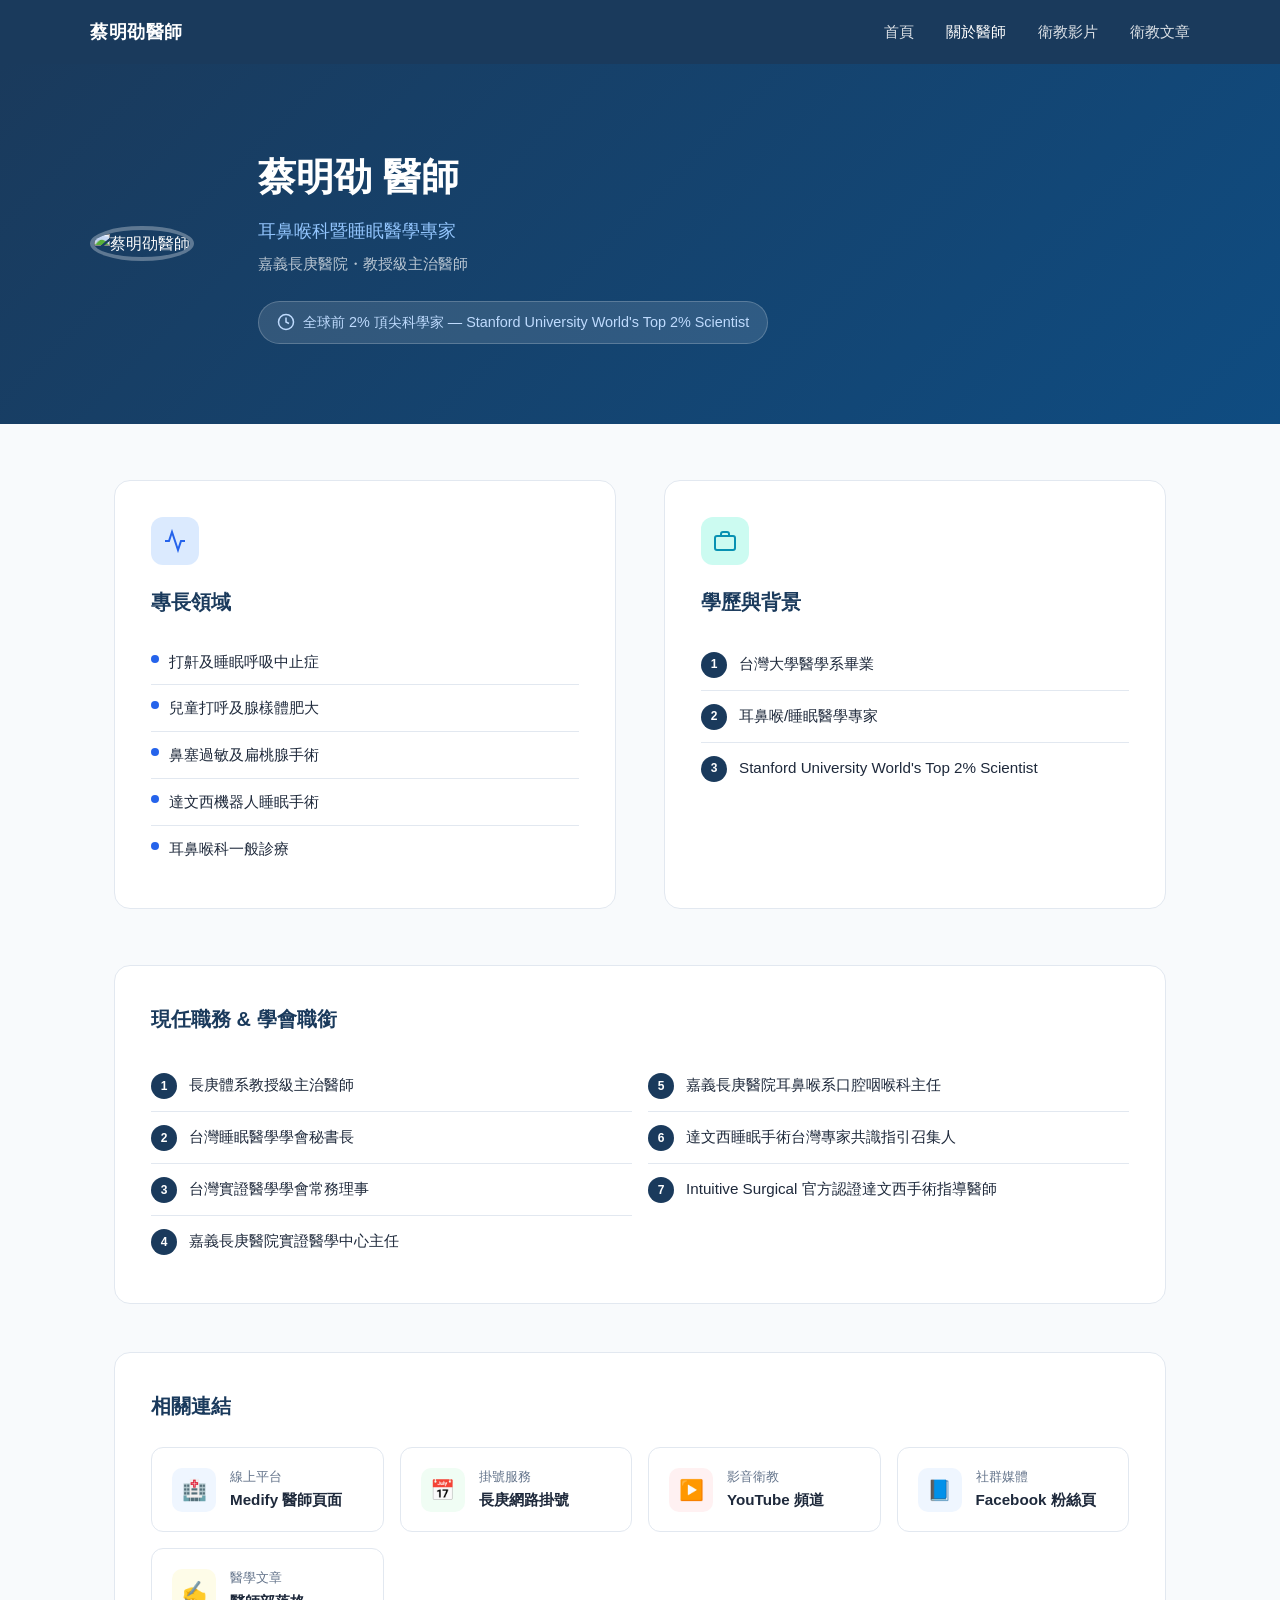
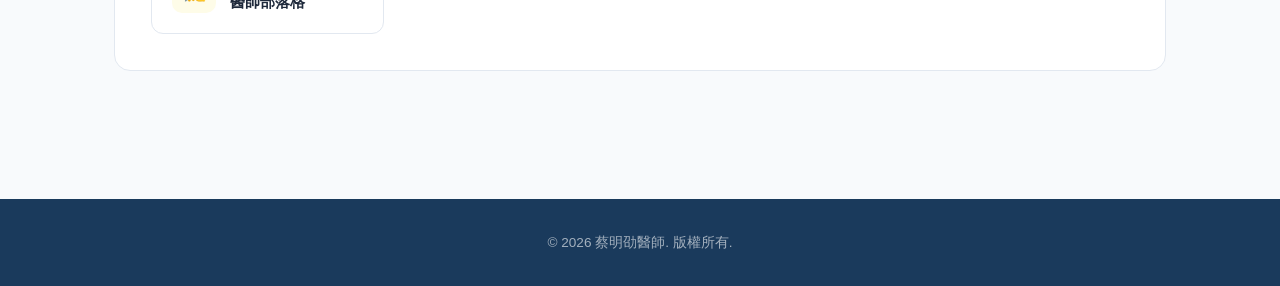
==== commit 8c767526: "Add files via upload" ====
--- a/about.html
+++ b/about.html
@@ -3,188 +3,210 @@
 <head>
   <meta charset="UTF-8">
   <meta name="viewport" content="width=device-width, initial-scale=1.0">
-  <title>關於蔡明劭醫師｜耳鼻喉科專科 睡眠呼吸中止症</title>
-  <meta name="description" content="蔡明劭醫師，耳鼻喉科專科醫師，專長睡眠呼吸中止症、打呼治療、口腔咽喉手術。了解醫師經歷、專長與衛教理念。">
-  <link rel="preconnect" href="https://fonts.googleapis.com">
-  <link rel="preconnect" href="https://fonts.gstatic.com" crossorigin>
-  <link href="https://fonts.googleapis.com/css2?family=Outfit:wght@300;400;500;600;700;800&family=Noto+Sans+TC:wght@300;400;500;700;900&display=swap" rel="stylesheet">
-  <link rel="stylesheet" href="css/style.css">
+  <title>關於醫師 | 蔡明劭醫師</title>
+  <meta name="description" content="蔡明劭醫師 — 耳鼻喉科暨睡眠醫學專家，嘉義長庚醫院教授級主治醫師，全球前2%頂尖科學家。">
+  <style>
+    *, *::before, *::after { box-sizing: border-box; margin: 0; padding: 0; }
+    :root {
+      --navy: #1a3a5c;
+      --blue: #2563eb;
+      --teal: #0891b2;
+      --light: #f0f7ff;
+      --text: #1e293b;
+      --muted: #64748b;
+      --white: #ffffff;
+      --border: #e2e8f0;
+      --accent: #dbeafe;
+    }
+    body { font-family: 'Noto Sans TC', 'PingFang TC', 'Microsoft JhengHei', sans-serif; color: var(--text); background: #f8fafc; line-height: 1.7; }
+
+    /* NAV */
+    nav { background: var(--navy); padding: 0 24px; position: sticky; top: 0; z-index: 100; }
+    .nav-inner { max-width: 1100px; margin: 0 auto; display: flex; align-items: center; justify-content: space-between; height: 64px; }
+    .nav-logo { color: white; font-size: 18px; font-weight: 700; text-decoration: none; letter-spacing: 0.5px; }
+    .nav-links { display: flex; gap: 32px; }
+    .nav-links a { color: rgba(255,255,255,0.85); text-decoration: none; font-size: 15px; transition: color .2s; }
+    .nav-links a:hover, .nav-links a.active { color: white; }
+
+    /* HERO */
+    .hero { background: linear-gradient(135deg, var(--navy) 0%, #0f4c81 100%); color: white; padding: 80px 24px; }
+    .hero-inner { max-width: 1100px; margin: 0 auto; display: flex; gap: 64px; align-items: center; }
+    .hero-photo { flex-shrink: 0; }
+    .hero-photo img { width: 220px; height: 220px; border-radius: 50%; object-fit: cover; object-position: center top; border: 4px solid rgba(255,255,255,0.3); }
+    .hero-text h1 { font-size: 2.4rem; font-weight: 800; margin-bottom: 8px; }
+    .hero-text .title { font-size: 1.1rem; color: #93c5fd; margin-bottom: 4px; }
+    .hero-text .subtitle { font-size: 0.95rem; color: rgba(255,255,255,0.7); margin-bottom: 24px; }
+    .badge { display: inline-flex; align-items: center; gap: 8px; background: rgba(255,255,255,0.12); border: 1px solid rgba(255,255,255,0.2); border-radius: 24px; padding: 8px 18px; font-size: 0.9rem; color: #bfdbfe; }
+    .badge svg { width: 18px; height: 18px; flex-shrink: 0; }
+
+    /* MAIN CONTENT */
+    main { max-width: 1100px; margin: 0 auto; padding: 56px 24px; }
+    .two-col { display: grid; grid-template-columns: 1fr 1fr; gap: 48px; margin-bottom: 56px; }
+
+    /* SECTION CARD */
+    .card { background: white; border-radius: 16px; padding: 36px; border: 1px solid var(--border); }
+    .card-icon { width: 48px; height: 48px; border-radius: 12px; display: flex; align-items: center; justify-content: center; margin-bottom: 20px; }
+    .card-icon.blue { background: var(--accent); }
+    .card-icon.teal { background: #ccfbf1; }
+    .card h2 { font-size: 1.25rem; font-weight: 700; color: var(--navy); margin-bottom: 20px; }
+
+    /* SPECIALTY LIST */
+    .spec-list { list-style: none; }
+    .spec-list li { display: flex; align-items: flex-start; gap: 10px; padding: 10px 0; border-bottom: 1px solid var(--border); font-size: 0.95rem; }
+    .spec-list li:last-child { border-bottom: none; }
+    .spec-list li::before { content: ''; width: 8px; height: 8px; border-radius: 50%; background: var(--blue); margin-top: 6px; flex-shrink: 0; }
+
+    /* CREDENTIALS */
+    .cred-list { list-style: none; }
+    .cred-list li { display: flex; align-items: flex-start; gap: 12px; padding: 12px 0; border-bottom: 1px solid var(--border); }
+    .cred-list li:last-child { border-bottom: none; }
+    .cred-num { background: var(--navy); color: white; border-radius: 50%; width: 26px; height: 26px; font-size: 0.75rem; font-weight: 700; display: flex; align-items: center; justify-content: center; flex-shrink: 0; margin-top: 1px; }
+    .cred-list li span { font-size: 0.95rem; }
+
+    /* FULL-WIDTH CARD */
+    .card-full { background: white; border-radius: 16px; padding: 36px; border: 1px solid var(--border); margin-bottom: 48px; }
+    .card-full h2 { font-size: 1.25rem; font-weight: 700; color: var(--navy); margin-bottom: 24px; }
+
+    /* LINKS */
+    .link-grid { display: grid; grid-template-columns: repeat(auto-fit, minmax(200px, 1fr)); gap: 16px; }
+    .link-card { display: flex; align-items: center; gap: 14px; padding: 18px 20px; border: 1px solid var(--border); border-radius: 12px; text-decoration: none; color: var(--text); transition: all .2s; }
+    .link-card:hover { border-color: var(--blue); background: var(--light); }
+    .link-card .link-icon { width: 44px; height: 44px; border-radius: 10px; display: flex; align-items: center; justify-content: center; font-size: 20px; flex-shrink: 0; }
+    .link-card .link-label { font-size: 0.8rem; color: var(--muted); }
+    .link-card .link-name { font-size: 0.95rem; font-weight: 600; }
+
+    /* FOOTER */
+    footer { background: var(--navy); color: rgba(255,255,255,0.6); text-align: center; padding: 32px 24px; font-size: 0.85rem; margin-top: 24px; }
+    footer a { color: rgba(255,255,255,0.6); text-decoration: none; }
+
+    @media (max-width: 768px) {
+      .hero-inner { flex-direction: column; text-align: center; gap: 32px; }
+      .hero-photo img { width: 160px; height: 160px; }
+      .hero-text h1 { font-size: 1.8rem; }
+      .two-col { grid-template-columns: 1fr; }
+      .link-grid { grid-template-columns: 1fr 1fr; }
+    }
+  </style>
 </head>
 <body>
 
-<nav class="nav">
-  <div class="wrap">
-    <div class="nav-inner">
-      <a href="index.html" class="nav-logo">
-        <span class="nav-logo-main">蔡明劭 醫師</span>
-        <span class="nav-logo-sub en">Ming-Shao Tsai, MD</span>
-      </a>
-      <div class="nav-links">
-        <a href="about.html" class="active">關於醫師</a>
-        <a href="sleep-apnea.html">睡眠呼吸中止症</a>
-        <a href="articles.html">衛教文章</a>
-        <a href="videos.html">衛教影片</a>
-        <a href="https://medify.com.tw/doctor-43/" target="_blank" rel="noopener" class="nav-cta">前往 Medify ↗</a>
+<nav>
+  <div class="nav-inner">
+    <a class="nav-logo" href="index.html">蔡明劭醫師</a>
+    <div class="nav-links">
+      <a href="index.html">首頁</a>
+      <a href="about.html" class="active">關於醫師</a>
+      <a href="videos.html">衛教影片</a>
+      <a href="articles.html">衛教文章</a>
+    </div>
+  </div>
+</nav>
+
+<section class="hero">
+  <div class="hero-inner">
+    <div class="hero-photo">
+      <img src="img/others/profile_xl.jpg" alt="蔡明劭醫師">
+    </div>
+    <div class="hero-text">
+      <h1>蔡明劭 醫師</h1>
+      <div class="title">耳鼻喉科暨睡眠醫學專家</div>
+      <div class="subtitle">嘉義長庚醫院・教授級主治醫師</div>
+      <div class="badge">
+        <svg viewBox="0 0 24 24" fill="none" stroke="currentColor" stroke-width="2">
+          <circle cx="12" cy="12" r="10"/><path d="M12 6v6l4 2"/>
+        </svg>
+        全球前 2% 頂尖科學家 — Stanford University World's Top 2% Scientist
       </div>
-      <button class="nav-mobile-toggle" id="navToggle" aria-label="開啟選單">
-        <svg width="22" height="22" fill="none" stroke="currentColor" stroke-width="2" viewBox="0 0 24 24"><path d="M3 12h18M3 6h18M3 18h18"/></svg>
-      </button>
-    </div>
-  </div>
-  <div class="nav-mobile-menu" id="navMobile">
-    <a href="about.html">關於醫師</a>
-    <a href="sleep-apnea.html">睡眠呼吸中止症</a>
-    <a href="articles.html">衛教文章</a>
-    <a href="videos.html">衛教影片</a>
-    <a href="https://medify.com.tw/doctor-43/" target="_blank" rel="noopener">前往 Medify ↗</a>
-  </div>
-</nav>
-
-<div class="page-hero">
-  <div class="wrap">
-    <div class="breadcrumb"><a href="index.html">首頁</a><span>›</span><span>關於醫師</span></div>
-    <h1 class="reveal">關於蔡明劭醫師</h1>
-    <p class="reveal delay-1">耳鼻喉科主治醫師｜睡眠呼吸中止症 ／ 打呼 ／ 口腔咽喉專科</p>
-  </div>
-</div>
-
-<section class="section">
-  <div class="wrap">
-    <div class="about-grid">
-      <!-- Left: Photo + Socials -->
-      <div class="reveal">
-        <div class="about-photo">
-          <img src="https://images.unsplash.com/photo-1612349317150-e413f6a5b16d?auto=format&fit=crop&w=500&q=80" alt="醫師（示意圖，待替換）" loading="lazy">
-        </div>
-        <div class="about-socials">
-          <a href="https://medify.com.tw/doctor-43/" target="_blank" rel="noopener" class="about-social-btn">🏥 Medify 醫師頁</a>
-          <a href="https://www.facebook.com/" target="_blank" rel="noopener" class="about-social-btn">📘 追蹤 Facebook</a>
-          <a href="https://www.youtube.com/@medify90" target="_blank" rel="noopener" class="about-social-btn">▶ YouTube 頻道</a>
-          <a href="#" class="about-social-btn">🏨 長庚掛號 ／ 介紹頁</a>
-        </div>
+    </div>
+  </div>
+</section>
+
+<main>
+  <div class="two-col">
+
+    <!-- SPECIALTIES -->
+    <div class="card">
+      <div class="card-icon blue">
+        <svg width="24" height="24" viewBox="0 0 24 24" fill="none" stroke="#2563eb" stroke-width="2">
+          <path d="M22 12h-4l-3 9L9 3l-3 9H2"/>
+        </svg>
       </div>
-
-      <!-- Right: Info -->
-      <div>
-        <p class="sec-label reveal">About</p>
-        <h1 class="about-name reveal delay-1">蔡明劭 醫師</h1>
-        <p class="about-pos reveal delay-1">耳鼻喉科主治醫師</p>
-
-        <!-- Specialty -->
-        <div style="margin-top:32px;" class="reveal delay-2">
-          <h2 style="font-size:17px;font-weight:700;color:var(--ink);margin-bottom:14px;">專長項目</h2>
-          <div class="spec-grid-2">
-            <div class="spec-item">
-              <svg width="14" height="14" fill="none" stroke="var(--accent)" stroke-width="2.5" viewBox="0 0 24 24"><polyline points="20 6 9 17 4 12"/></svg>
-              耳鼻喉科疾病診治
-            </div>
-            <div class="spec-item">
-              <svg width="14" height="14" fill="none" stroke="var(--accent)" stroke-width="2.5" viewBox="0 0 24 24"><polyline points="20 6 9 17 4 12"/></svg>
-              口腔咽喉手術
-            </div>
-            <div class="spec-item">
-              <svg width="14" height="14" fill="none" stroke="var(--accent)" stroke-width="2.5" viewBox="0 0 24 24"><polyline points="20 6 9 17 4 12"/></svg>
-              睡眠呼吸中止症
-            </div>
-            <div class="spec-item">
-              <svg width="14" height="14" fill="none" stroke="var(--accent)" stroke-width="2.5" viewBox="0 0 24 24"><polyline points="20 6 9 17 4 12"/></svg>
-              打呼診斷與治療
-            </div>
-            <div class="spec-item">
-              <svg width="14" height="14" fill="none" stroke="var(--accent)" stroke-width="2.5" viewBox="0 0 24 24"><polyline points="20 6 9 17 4 12"/></svg>
-              睡眠檢查判讀
-            </div>
-            <div class="spec-item">
-              <svg width="14" height="14" fill="none" stroke="var(--accent)" stroke-width="2.5" viewBox="0 0 24 24"><polyline points="20 6 9 17 4 12"/></svg>
-              衛教推廣
-            </div>
-          </div>
-        </div>
-
-        <!-- Experience -->
-        <div style="margin-top:32px;" class="reveal delay-2">
-          <h2 style="font-size:17px;font-weight:700;color:var(--ink);margin-bottom:14px;">經歷</h2>
-          <div class="timeline">
-            <div class="timeline-item">
-              <div class="timeline-year">現職</div>
-              <div class="timeline-text">耳鼻喉科主治醫師</div>
-              <div class="timeline-sub">（所屬醫院待補充）</div>
-            </div>
-            <div class="timeline-item">
-              <div class="timeline-year">過往經歷</div>
-              <div class="timeline-text">（待醫師提供）</div>
-              <div class="timeline-sub">詳細經歷請見 Medify 醫師頁</div>
-            </div>
-            <div class="timeline-item">
-              <div class="timeline-year">學歷</div>
-              <div class="timeline-text">（待醫師提供）</div>
-            </div>
-            <div class="timeline-item">
-              <div class="timeline-year">專科資格</div>
-              <div class="timeline-text">耳鼻喉科專科醫師</div>
-              <div class="timeline-sub">（資格編號待補充）</div>
-            </div>
-          </div>
-        </div>
-
-        <!-- Philosophy -->
-        <div style="margin-top:32px;" class="reveal delay-3">
-          <h2 style="font-size:17px;font-weight:700;color:var(--ink);margin-bottom:14px;">衛教理念</h2>
-          <div class="philosophy-block">
-            睡眠呼吸中止症是一個長期被忽視的問題，很多人以為打呼只是習慣或小毛病，卻不知道背後可能隱藏著影響心血管與代謝健康的風險。我希望透過淺顯易懂的衛教內容，讓更多人有機會了解自己的睡眠狀況，並在需要時能夠找到合適的協助。
-            <br><br><em style="font-size:12px;color:var(--gray-4);">此段為示意文字，待醫師提供正式版本</em>
-          </div>
-        </div>
-
-        <!-- CTA -->
-        <div style="margin-top:32px;display:flex;gap:12px;flex-wrap:wrap;" class="reveal delay-3">
-          <a href="https://medify.com.tw/doctor-43/" target="_blank" rel="noopener" class="btn btn-accent btn-lg">前往 Medify 醫師頁 ↗</a>
-          <a href="sleep-apnea.html" class="btn btn-outline btn-lg">查看睡眠呼吸中止症衛教</a>
-        </div>
+      <h2>專長領域</h2>
+      <ul class="spec-list">
+        <li>打鼾及睡眠呼吸中止症</li>
+        <li>兒童打呼及腺樣體肥大</li>
+        <li>鼻塞過敏及扁桃腺手術</li>
+        <li>達文西機器人睡眠手術</li>
+        <li>耳鼻喉科一般診療</li>
+      </ul>
+    </div>
+
+    <!-- CREDENTIALS -->
+    <div class="card">
+      <div class="card-icon teal">
+        <svg width="24" height="24" viewBox="0 0 24 24" fill="none" stroke="#0891b2" stroke-width="2">
+          <rect x="2" y="7" width="20" height="14" rx="2"/><path d="M16 7V5a2 2 0 0 0-2-2h-4a2 2 0 0 0-2 2v2"/>
+        </svg>
       </div>
-    </div>
-  </div>
-</section>
-
-<!-- Photo section -->
-<section style="padding:0;background:var(--gray-8);">
-  <div style="height:340px;overflow:hidden;position:relative;">
-    <img src="https://images.unsplash.com/photo-1551190822-a9333d879b1f?auto=format&fit=crop&w=1800&q=80" alt="醫療環境" loading="lazy" style="width:100%;height:100%;object-fit:cover;object-position:center 40%;">
-    <div style="position:absolute;inset:0;background:linear-gradient(to right, rgba(6,131,170,.7) 0%, rgba(6,131,170,.2) 60%, transparent 100%);display:flex;align-items:center;">
-      <div class="wrap">
-        <p style="color:rgba(255,255,255,.75);font-size:13px;font-weight:600;text-transform:uppercase;letter-spacing:.12em;margin-bottom:10px;" class="en">Specialization</p>
-        <p style="color:white;font-size:26px;font-weight:800;line-height:1.3;max-width:500px;">致力於睡眠呼吸健康的<br>衛教推廣與知識整理</p>
-      </div>
-    </div>
-  </div>
-</section>
-
-<div class="cta-band">
-  <div class="wrap">
-    <h2 class="reveal">想了解蔡醫師完整的診療資訊？</h2>
-    <p class="reveal delay-1">前往 Medify 查看蔡醫師的完整文章、診療專長與預約掛號</p>
-    <div class="btns">
-      <a href="https://medify.com.tw/doctor-43/" target="_blank" rel="noopener" class="btn btn-accent btn-lg reveal delay-1">前往 Medify 醫師頁 ↗</a>
-      <a href="articles.html" class="btn btn-outline-white btn-lg reveal delay-2">查看衛教文章</a>
-    </div>
-  </div>
-</div>
-
-<footer class="footer">
-  <div class="wrap">
-    <div class="footer-inner">
-      <div class="footer-logo">蔡明劭 醫師<span class="en">Ming-Shao Tsai, MD</span></div>
-      <div class="footer-links">
-        <a href="about.html">關於醫師</a>
-        <a href="sleep-apnea.html">睡眠呼吸中止症</a>
-        <a href="articles.html">衛教文章</a>
-        <a href="videos.html">衛教影片</a>
-      </div>
-    </div>
-    <p class="footer-copy">© 2025 蔡明劭醫師個人網站｜本站內容僅供衛教參考，實際醫療問題請諮詢專業醫師。<br>Photos: <a href="https://unsplash.com" target="_blank" rel="noopener" style="color:rgba(255,255,255,.3);">Unsplash</a> (Unsplash License)</p>
-  </div>
+      <h2>學歷與背景</h2>
+      <ul class="cred-list">
+        <li><div class="cred-num">1</div><span>台灣大學醫學系畢業</span></li>
+        <li><div class="cred-num">2</div><span>耳鼻喉/睡眠醫學專家</span></li>
+        <li><div class="cred-num">3</div><span>Stanford University World's Top 2% Scientist</span></li>
+      </ul>
+    </div>
+
+  </div>
+
+  <!-- POSITIONS -->
+  <div class="card-full">
+    <h2>現任職務 &amp; 學會職銜</h2>
+    <div style="display:grid;grid-template-columns:1fr 1fr;gap:16px;">
+      <ul class="cred-list">
+        <li><div class="cred-num">1</div><span>長庚體系教授級主治醫師</span></li>
+        <li><div class="cred-num">2</div><span>台灣睡眠醫學學會秘書長</span></li>
+        <li><div class="cred-num">3</div><span>台灣實證醫學學會常務理事</span></li>
+        <li><div class="cred-num">4</div><span>嘉義長庚醫院實證醫學中心主任</span></li>
+      </ul>
+      <ul class="cred-list">
+        <li><div class="cred-num">5</div><span>嘉義長庚醫院耳鼻喉系口腔咽喉科主任</span></li>
+        <li><div class="cred-num">6</div><span>達文西睡眠手術台灣專家共識指引召集人</span></li>
+        <li><div class="cred-num">7</div><span>Intuitive Surgical 官方認證達文西手術指導醫師</span></li>
+      </ul>
+    </div>
+  </div>
+
+  <!-- LINKS -->
+  <div class="card-full">
+    <h2>相關連結</h2>
+    <div class="link-grid">
+      <a class="link-card" href="https://medify.com.tw/doctor-43/" target="_blank" rel="noopener">
+        <div class="link-icon" style="background:#eff6ff;">🏥</div>
+        <div><div class="link-label">線上平台</div><div class="link-name">Medify 醫師頁面</div></div>
+      </a>
+      <a class="link-card" href="https://register.cgmh.org.tw/Department/6/63500A?id=8031&name=%E8%94%A1%E6%98%8E%E5%8A%AD" target="_blank" rel="noopener">
+        <div class="link-icon" style="background:#f0fdf4;">📅</div>
+        <div><div class="link-label">掛號服務</div><div class="link-name">長庚網路掛號</div></div>
+      </a>
+      <a class="link-card" href="https://www.youtube.com/@DrTsaiSleep" target="_blank" rel="noopener">
+        <div class="link-icon" style="background:#fff1f2;">▶️</div>
+        <div><div class="link-label">影音衛教</div><div class="link-name">YouTube 頻道</div></div>
+      </a>
+      <a class="link-card" href="https://www.facebook.com/ENTDRTSAI/" target="_blank" rel="noopener">
+        <div class="link-icon" style="background:#eff6ff;">📘</div>
+        <div><div class="link-label">社群媒體</div><div class="link-name">Facebook 粉絲頁</div></div>
+      </a>
+      <a class="link-card" href="https://mingshaotsaimd.blogspot.com/2018/01/blog-post.html" target="_blank" rel="noopener">
+        <div class="link-icon" style="background:#fefce8;">✍️</div>
+        <div><div class="link-label">醫學文章</div><div class="link-name">醫師部落格</div></div>
+      </a>
+    </div>
+  </div>
+</main>
+
+<footer>
+  <p>© 2026 蔡明劭醫師. 版權所有.</p>
 </footer>
 
-<script src="js/main.js"></script>
 </body>
 </html>
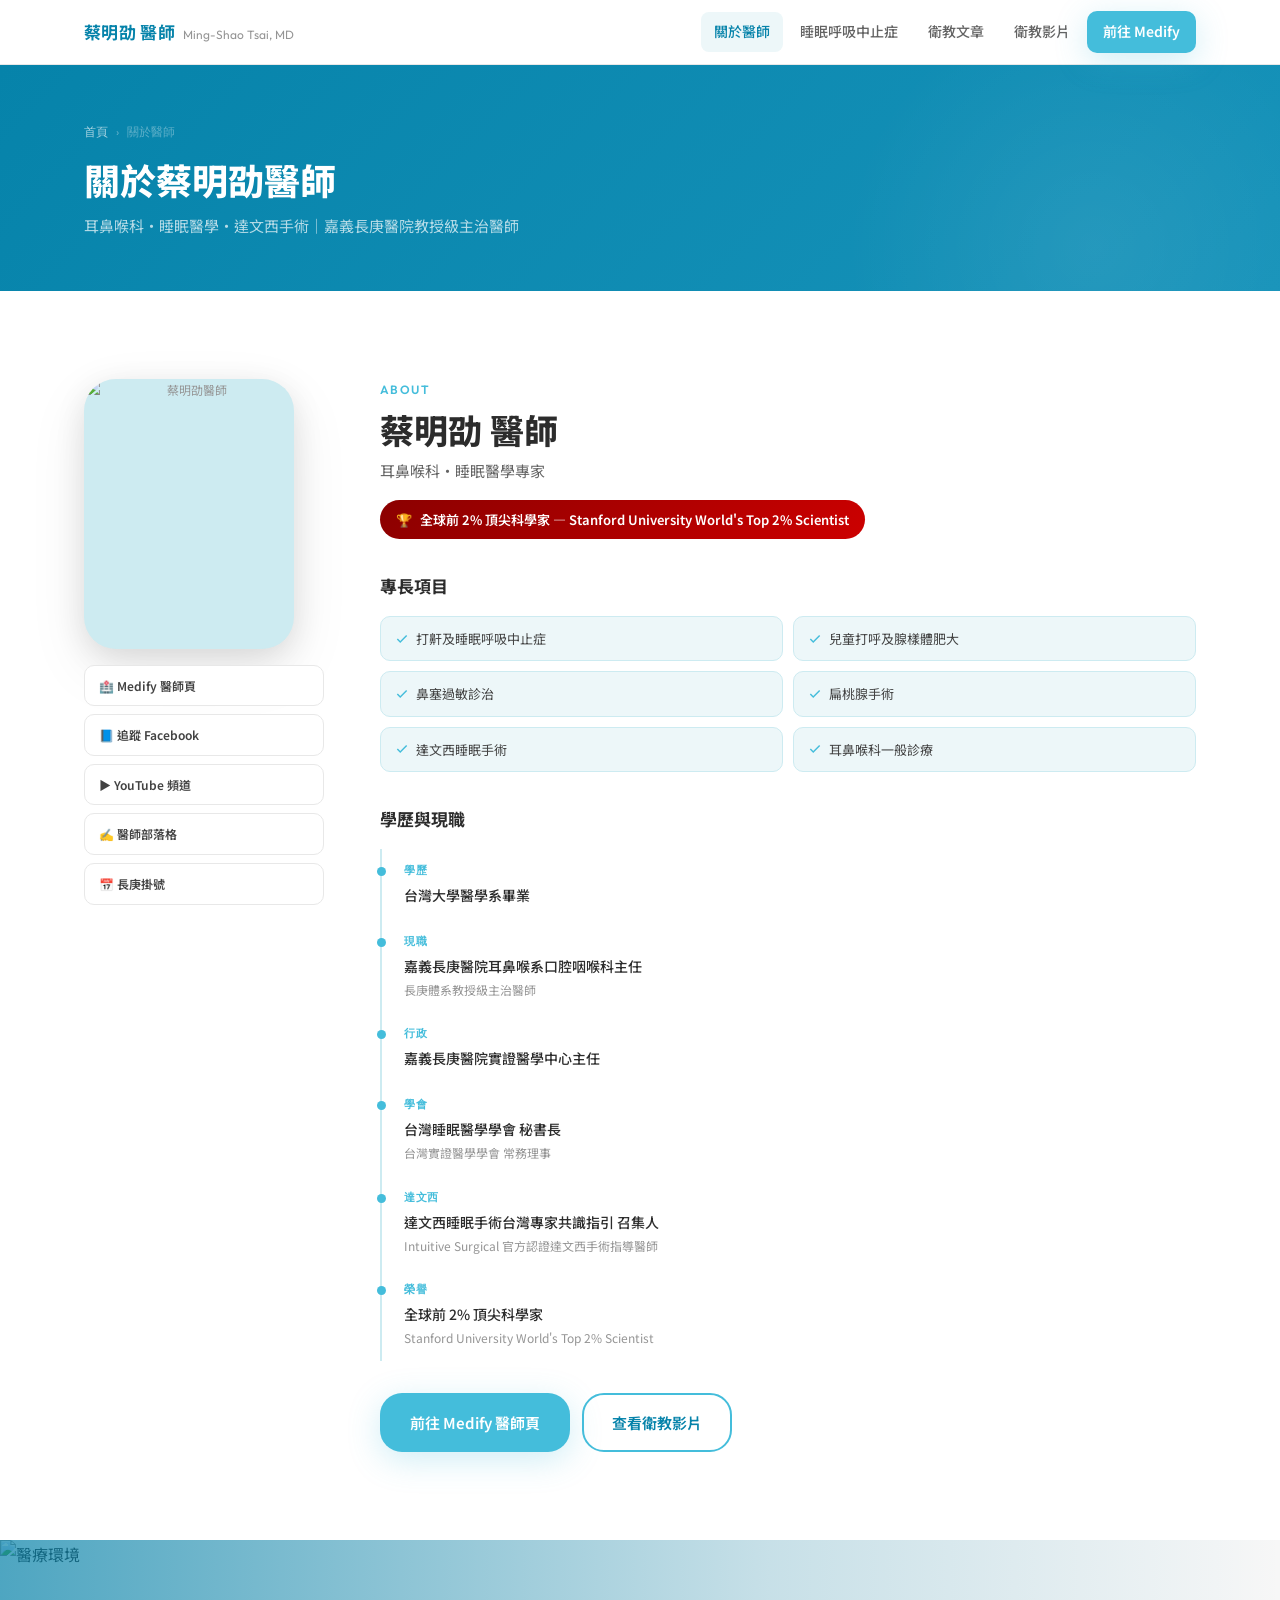
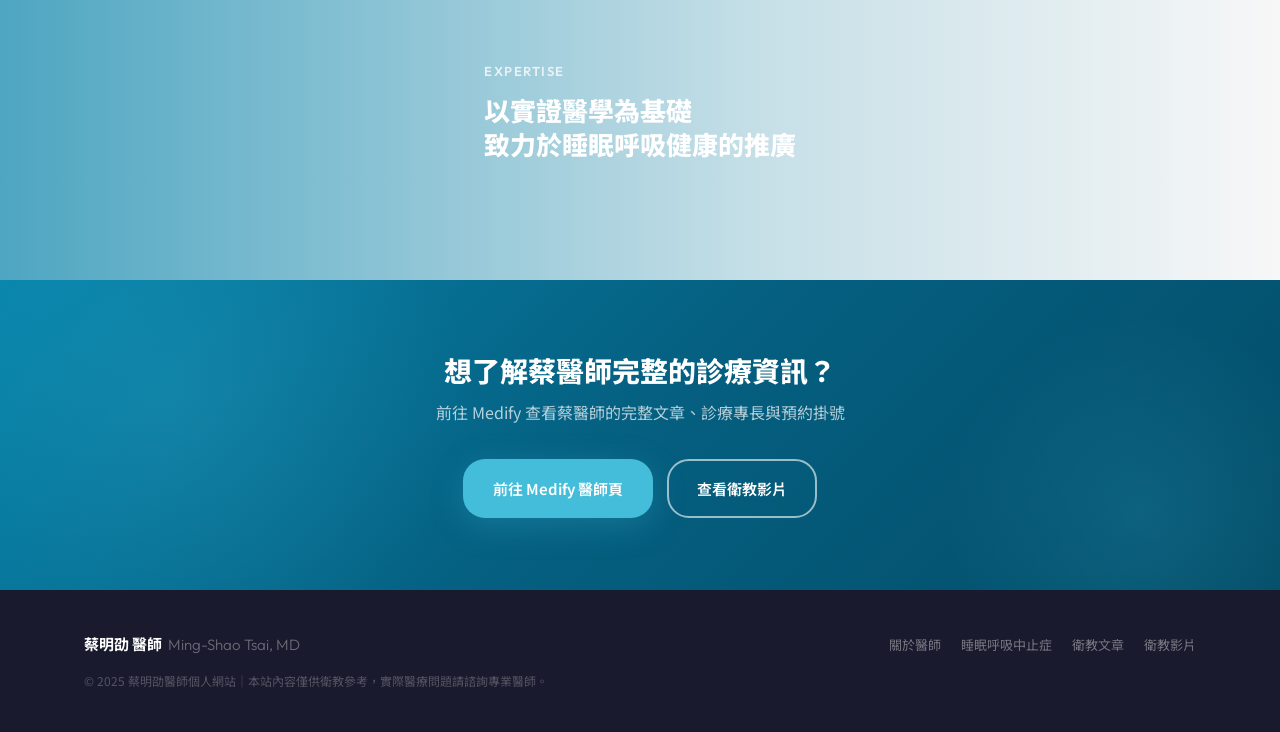
==== commit 6abd85f8: "Update about.html with real bio, photo, and credentials" ====
--- a/about.html
+++ b/about.html
@@ -1,212 +1,172 @@
 <!DOCTYPE html>
 <html lang="zh-TW">
 <head>
-  <meta charset="UTF-8">
-  <meta name="viewport" content="width=device-width, initial-scale=1.0">
-  <title>關於醫師 | 蔡明劭醫師</title>
-  <meta name="description" content="蔡明劭醫師 — 耳鼻喉科暨睡眠醫學專家，嘉義長庚醫院教授級主治醫師，全球前2%頂尖科學家。">
-  <style>
-    *, *::before, *::after { box-sizing: border-box; margin: 0; padding: 0; }
-    :root {
-      --navy: #1a3a5c;
-      --blue: #2563eb;
-      --teal: #0891b2;
-      --light: #f0f7ff;
-      --text: #1e293b;
-      --muted: #64748b;
-      --white: #ffffff;
-      --border: #e2e8f0;
-      --accent: #dbeafe;
-    }
-    body { font-family: 'Noto Sans TC', 'PingFang TC', 'Microsoft JhengHei', sans-serif; color: var(--text); background: #f8fafc; line-height: 1.7; }
-
-    /* NAV */
-    nav { background: var(--navy); padding: 0 24px; position: sticky; top: 0; z-index: 100; }
-    .nav-inner { max-width: 1100px; margin: 0 auto; display: flex; align-items: center; justify-content: space-between; height: 64px; }
-    .nav-logo { color: white; font-size: 18px; font-weight: 700; text-decoration: none; letter-spacing: 0.5px; }
-    .nav-links { display: flex; gap: 32px; }
-    .nav-links a { color: rgba(255,255,255,0.85); text-decoration: none; font-size: 15px; transition: color .2s; }
-    .nav-links a:hover, .nav-links a.active { color: white; }
-
-    /* HERO */
-    .hero { background: linear-gradient(135deg, var(--navy) 0%, #0f4c81 100%); color: white; padding: 80px 24px; }
-    .hero-inner { max-width: 1100px; margin: 0 auto; display: flex; gap: 64px; align-items: center; }
-    .hero-photo { flex-shrink: 0; }
-    .hero-photo img { width: 220px; height: 220px; border-radius: 50%; object-fit: cover; object-position: center top; border: 4px solid rgba(255,255,255,0.3); }
-    .hero-text h1 { font-size: 2.4rem; font-weight: 800; margin-bottom: 8px; }
-    .hero-text .title { font-size: 1.1rem; color: #93c5fd; margin-bottom: 4px; }
-    .hero-text .subtitle { font-size: 0.95rem; color: rgba(255,255,255,0.7); margin-bottom: 24px; }
-    .badge { display: inline-flex; align-items: center; gap: 8px; background: rgba(255,255,255,0.12); border: 1px solid rgba(255,255,255,0.2); border-radius: 24px; padding: 8px 18px; font-size: 0.9rem; color: #bfdbfe; }
-    .badge svg { width: 18px; height: 18px; flex-shrink: 0; }
-
-    /* MAIN CONTENT */
-    main { max-width: 1100px; margin: 0 auto; padding: 56px 24px; }
-    .two-col { display: grid; grid-template-columns: 1fr 1fr; gap: 48px; margin-bottom: 56px; }
-
-    /* SECTION CARD */
-    .card { background: white; border-radius: 16px; padding: 36px; border: 1px solid var(--border); }
-    .card-icon { width: 48px; height: 48px; border-radius: 12px; display: flex; align-items: center; justify-content: center; margin-bottom: 20px; }
-    .card-icon.blue { background: var(--accent); }
-    .card-icon.teal { background: #ccfbf1; }
-    .card h2 { font-size: 1.25rem; font-weight: 700; color: var(--navy); margin-bottom: 20px; }
-
-    /* SPECIALTY LIST */
-    .spec-list { list-style: none; }
-    .spec-list li { display: flex; align-items: flex-start; gap: 10px; padding: 10px 0; border-bottom: 1px solid var(--border); font-size: 0.95rem; }
-    .spec-list li:last-child { border-bottom: none; }
-    .spec-list li::before { content: ''; width: 8px; height: 8px; border-radius: 50%; background: var(--blue); margin-top: 6px; flex-shrink: 0; }
-
-    /* CREDENTIALS */
-    .cred-list { list-style: none; }
-    .cred-list li { display: flex; align-items: flex-start; gap: 12px; padding: 12px 0; border-bottom: 1px solid var(--border); }
-    .cred-list li:last-child { border-bottom: none; }
-    .cred-num { background: var(--navy); color: white; border-radius: 50%; width: 26px; height: 26px; font-size: 0.75rem; font-weight: 700; display: flex; align-items: center; justify-content: center; flex-shrink: 0; margin-top: 1px; }
-    .cred-list li span { font-size: 0.95rem; }
-
-    /* FULL-WIDTH CARD */
-    .card-full { background: white; border-radius: 16px; padding: 36px; border: 1px solid var(--border); margin-bottom: 48px; }
-    .card-full h2 { font-size: 1.25rem; font-weight: 700; color: var(--navy); margin-bottom: 24px; }
-
-    /* LINKS */
-    .link-grid { display: grid; grid-template-columns: repeat(auto-fit, minmax(200px, 1fr)); gap: 16px; }
-    .link-card { display: flex; align-items: center; gap: 14px; padding: 18px 20px; border: 1px solid var(--border); border-radius: 12px; text-decoration: none; color: var(--text); transition: all .2s; }
-    .link-card:hover { border-color: var(--blue); background: var(--light); }
-    .link-card .link-icon { width: 44px; height: 44px; border-radius: 10px; display: flex; align-items: center; justify-content: center; font-size: 20px; flex-shrink: 0; }
-    .link-card .link-label { font-size: 0.8rem; color: var(--muted); }
-    .link-card .link-name { font-size: 0.95rem; font-weight: 600; }
-
-    /* FOOTER */
-    footer { background: var(--navy); color: rgba(255,255,255,0.6); text-align: center; padding: 32px 24px; font-size: 0.85rem; margin-top: 24px; }
-    footer a { color: rgba(255,255,255,0.6); text-decoration: none; }
-
-    @media (max-width: 768px) {
-      .hero-inner { flex-direction: column; text-align: center; gap: 32px; }
-      .hero-photo img { width: 160px; height: 160px; }
-      .hero-text h1 { font-size: 1.8rem; }
-      .two-col { grid-template-columns: 1fr; }
-      .link-grid { grid-template-columns: 1fr 1fr; }
-    }
-  </style>
+<meta charset="UTF-8">
+<meta name="viewport" content="width=device-width, initial-scale=1.0">
+<title>關於蔡明劭醫師｜耳鼻喉科 睡眠醫學 達文西手術</title>
+<meta name="description" content="蔡明劭醫師，嘉義長庚醫院教授級主治醫師，專長睡眠呼吸中止症、打呼、達文西手術。全球前2%頂尖科學家，台灣睡眠醫學學會秘書長。">
+<link rel="preconnect" href="https://fonts.googleapis.com">
+<link rel="preconnect" href="https://fonts.gstatic.com" crossorigin>
+<link href="https://fonts.googleapis.com/css2?family=Outfit:wght@300;400;500;600;700;800&family=Noto+Sans+TC:wght@300;400;500;700;900&display=swap" rel="stylesheet">
+<link rel="stylesheet" href="css/style.css">
 </head>
 <body>
 
-<nav>
-  <div class="nav-inner">
-    <a class="nav-logo" href="index.html">蔡明劭醫師</a>
-    <div class="nav-links">
-      <a href="index.html">首頁</a>
-      <a href="about.html" class="active">關於醫師</a>
-      <a href="videos.html">衛教影片</a>
-      <a href="articles.html">衛教文章</a>
-    </div>
-  </div>
+<nav class="nav">
+<div class="wrap">
+<div class="nav-inner">
+<a href="index.html" class="nav-logo">
+<span class="nav-logo-main">蔡明劭 醫師</span>
+<span class="nav-logo-sub en">Ming-Shao Tsai, MD</span>
+</a>
+<div class="nav-links">
+<a href="about.html" class="active">關於醫師</a>
+<a href="sleep-apnea.html">睡眠呼吸中止症</a>
+<a href="articles.html">衛教文章</a>
+<a href="videos.html">衛教影片</a>
+<a href="https://medify.com.tw/doctor-43/" target="_blank" rel="noopener" class="nav-cta">前往 Medify</a>
+</div>
+<button class="nav-mobile-toggle" id="navToggle" aria-label="開啟選單">
+<svg width="22" height="22" fill="none" stroke="currentColor" stroke-width="2" viewBox="0 0 24 24"><path d="M3 12h18M3 6h18M3 18h18"/></svg>
+</button>
+</div>
+</div>
+<div class="nav-mobile-menu" id="navMobile">
+<a href="about.html">關於醫師</a>
+<a href="sleep-apnea.html">睡眠呼吸中止症</a>
+<a href="articles.html">衛教文章</a>
+<a href="videos.html">衛教影片</a>
+<a href="https://medify.com.tw/doctor-43/" target="_blank" rel="noopener">前往 Medify</a>
+</div>
 </nav>
 
-<section class="hero">
-  <div class="hero-inner">
-    <div class="hero-photo">
-      <img src="img/others/profile_xl.jpg" alt="蔡明劭醫師">
-    </div>
-    <div class="hero-text">
-      <h1>蔡明劭 醫師</h1>
-      <div class="title">耳鼻喉科暨睡眠醫學專家</div>
-      <div class="subtitle">嘉義長庚醫院・教授級主治醫師</div>
-      <div class="badge">
-        <svg viewBox="0 0 24 24" fill="none" stroke="currentColor" stroke-width="2">
-          <circle cx="12" cy="12" r="10"/><path d="M12 6v6l4 2"/>
-        </svg>
-        全球前 2% 頂尖科學家 — Stanford University World's Top 2% Scientist
-      </div>
-    </div>
-  </div>
+<div class="page-hero">
+<div class="wrap">
+<div class="breadcrumb"><a href="index.html">首頁</a><span>›</span><span>關於醫師</span></div>
+<h1 class="reveal">關於蔡明劭醫師</h1>
+<p class="reveal delay-1">耳鼻喉科・睡眠醫學・達文西手術｜嘉義長庚醫院教授級主治醫師</p>
+</div>
+</div>
+
+<section class="section">
+<div class="wrap">
+<div class="about-grid">
+<div class="reveal">
+<div class="about-photo">
+<img src="img/others/profile_xl.jpg" alt="蔡明劭醫師" loading="lazy">
+</div>
+<div class="about-socials">
+<a href="https://medify.com.tw/doctor-43/" target="_blank" rel="noopener" class="about-social-btn">🏥 Medify 醫師頁</a>
+<a href="https://www.facebook.com/ENTDRTSAI/" target="_blank" rel="noopener" class="about-social-btn">📘 追蹤 Facebook</a>
+<a href="https://www.youtube.com/@DrTsaiSleep" target="_blank" rel="noopener" class="about-social-btn">▶ YouTube 頻道</a>
+<a href="https://mingshaotsaimd.blogspot.com/2018/01/blog-post.html" target="_blank" rel="noopener" class="about-social-btn">✍️ 醫師部落格</a>
+<a href="https://register.cgmh.org.tw/Department/6/63500A" target="_blank" rel="noopener" class="about-social-btn">📅 長庚掛號</a>
+</div>
+</div>
+
+<div>
+<p class="sec-label reveal">About</p>
+<h1 class="about-name reveal delay-1">蔡明劭 醫師</h1>
+<p class="about-pos reveal delay-1">耳鼻喉科・睡眠醫學專家</p>
+
+<div style="margin-top:16px;display:inline-flex;align-items:center;gap:8px;background:linear-gradient(135deg,#8b0000,#cc0000);color:white;padding:8px 16px;border-radius:20px;font-size:13px;font-weight:600;" class="reveal delay-1">
+<span>🏆</span>
+<span>全球前 2% 頂尖科學家 — Stanford University World's Top 2% Scientist</span>
+</div>
+
+<div style="margin-top:32px;" class="reveal delay-2">
+<h2 style="font-size:17px;font-weight:700;color:var(--ink);margin-bottom:14px;">專長項目</h2>
+<div class="spec-grid-2">
+<div class="spec-item"><svg width="14" height="14" fill="none" stroke="var(--accent)" stroke-width="2.5" viewBox="0 0 24 24"><polyline points="20 6 9 17 4 12"/></svg>打鼾及睡眠呼吸中止症</div>
+<div class="spec-item"><svg width="14" height="14" fill="none" stroke="var(--accent)" stroke-width="2.5" viewBox="0 0 24 24"><polyline points="20 6 9 17 4 12"/></svg>兒童打呼及腺樣體肥大</div>
+<div class="spec-item"><svg width="14" height="14" fill="none" stroke="var(--accent)" stroke-width="2.5" viewBox="0 0 24 24"><polyline points="20 6 9 17 4 12"/></svg>鼻塞過敏診治</div>
+<div class="spec-item"><svg width="14" height="14" fill="none" stroke="var(--accent)" stroke-width="2.5" viewBox="0 0 24 24"><polyline points="20 6 9 17 4 12"/></svg>扁桃腺手術</div>
+<div class="spec-item"><svg width="14" height="14" fill="none" stroke="var(--accent)" stroke-width="2.5" viewBox="0 0 24 24"><polyline points="20 6 9 17 4 12"/></svg>達文西睡眠手術</div>
+<div class="spec-item"><svg width="14" height="14" fill="none" stroke="var(--accent)" stroke-width="2.5" viewBox="0 0 24 24"><polyline points="20 6 9 17 4 12"/></svg>耳鼻喉科一般診療</div>
+</div>
+</div>
+
+<div style="margin-top:32px;" class="reveal delay-2">
+<h2 style="font-size:17px;font-weight:700;color:var(--ink);margin-bottom:14px;">學歷與現職</h2>
+<div class="timeline">
+<div class="timeline-item">
+<div class="timeline-year">學歷</div>
+<div class="timeline-text">台灣大學醫學系畢業</div>
+</div>
+<div class="timeline-item">
+<div class="timeline-year">現職</div>
+<div class="timeline-text">嘉義長庚醫院耳鼻喉系口腔咽喉科主任</div>
+<div class="timeline-sub">長庚體系教授級主治醫師</div>
+</div>
+<div class="timeline-item">
+<div class="timeline-year">行政</div>
+<div class="timeline-text">嘉義長庚醫院實證醫學中心主任</div>
+</div>
+<div class="timeline-item">
+<div class="timeline-year">學會</div>
+<div class="timeline-text">台灣睡眠醫學學會 秘書長</div>
+<div class="timeline-sub">台灣實證醫學學會 常務理事</div>
+</div>
+<div class="timeline-item">
+<div class="timeline-year">達文西</div>
+<div class="timeline-text">達文西睡眠手術台灣專家共識指引 召集人</div>
+<div class="timeline-sub">Intuitive Surgical 官方認證達文西手術指導醫師</div>
+</div>
+<div class="timeline-item">
+<div class="timeline-year">榮譽</div>
+<div class="timeline-text">全球前 2% 頂尖科學家</div>
+<div class="timeline-sub">Stanford University World's Top 2% Scientist</div>
+</div>
+</div>
+</div>
+
+<div style="margin-top:32px;display:flex;gap:12px;flex-wrap:wrap;" class="reveal delay-3">
+<a href="https://medify.com.tw/doctor-43/" target="_blank" rel="noopener" class="btn btn-accent btn-lg">前往 Medify 醫師頁</a>
+<a href="videos.html" class="btn btn-outline btn-lg">查看衛教影片</a>
+</div>
+</div>
+</div>
+</div>
 </section>
 
-<main>
-  <div class="two-col">
+<section style="padding:0;background:var(--gray-8);">
+<div style="height:340px;overflow:hidden;position:relative;">
+<img src="https://images.unsplash.com/photo-1551190822-a9333d879b1f?auto=format&fit=crop&w=1800&q=80" alt="醫療環境" loading="lazy" style="width:100%;height:100%;object-fit:cover;object-position:center 40%;">
+<div style="position:absolute;inset:0;background:linear-gradient(to right, rgba(6,131,170,.7) 0%, rgba(6,131,170,.2) 60%, transparent 100%);display:flex;align-items:center;">
+<div class="wrap">
+<p style="color:rgba(255,255,255,.75);font-size:13px;font-weight:600;text-transform:uppercase;letter-spacing:.12em;margin-bottom:10px;" class="en">Expertise</p>
+<p style="color:white;font-size:26px;font-weight:800;line-height:1.3;max-width:500px;">以實證醫學為基礎<br>致力於睡眠呼吸健康的推廣</p>
+</div>
+</div>
+</div>
+</section>
 
-    <!-- SPECIALTIES -->
-    <div class="card">
-      <div class="card-icon blue">
-        <svg width="24" height="24" viewBox="0 0 24 24" fill="none" stroke="#2563eb" stroke-width="2">
-          <path d="M22 12h-4l-3 9L9 3l-3 9H2"/>
-        </svg>
-      </div>
-      <h2>專長領域</h2>
-      <ul class="spec-list">
-        <li>打鼾及睡眠呼吸中止症</li>
-        <li>兒童打呼及腺樣體肥大</li>
-        <li>鼻塞過敏及扁桃腺手術</li>
-        <li>達文西機器人睡眠手術</li>
-        <li>耳鼻喉科一般診療</li>
-      </ul>
-    </div>
+<div class="cta-band">
+<div class="wrap">
+<h2 class="reveal">想了解蔡醫師完整的診療資訊？</h2>
+<p class="reveal delay-1">前往 Medify 查看蔡醫師的完整文章、診療專長與預約掛號</p>
+<div class="btns">
+<a href="https://medify.com.tw/doctor-43/" target="_blank" rel="noopener" class="btn btn-accent btn-lg reveal delay-1">前往 Medify 醫師頁</a>
+<a href="videos.html" class="btn btn-outline-white btn-lg reveal delay-2">查看衛教影片</a>
+</div>
+</div>
+</div>
 
-    <!-- CREDENTIALS -->
-    <div class="card">
-      <div class="card-icon teal">
-        <svg width="24" height="24" viewBox="0 0 24 24" fill="none" stroke="#0891b2" stroke-width="2">
-          <rect x="2" y="7" width="20" height="14" rx="2"/><path d="M16 7V5a2 2 0 0 0-2-2h-4a2 2 0 0 0-2 2v2"/>
-        </svg>
-      </div>
-      <h2>學歷與背景</h2>
-      <ul class="cred-list">
-        <li><div class="cred-num">1</div><span>台灣大學醫學系畢業</span></li>
-        <li><div class="cred-num">2</div><span>耳鼻喉/睡眠醫學專家</span></li>
-        <li><div class="cred-num">3</div><span>Stanford University World's Top 2% Scientist</span></li>
-      </ul>
-    </div>
-
-  </div>
-
-  <!-- POSITIONS -->
-  <div class="card-full">
-    <h2>現任職務 &amp; 學會職銜</h2>
-    <div style="display:grid;grid-template-columns:1fr 1fr;gap:16px;">
-      <ul class="cred-list">
-        <li><div class="cred-num">1</div><span>長庚體系教授級主治醫師</span></li>
-        <li><div class="cred-num">2</div><span>台灣睡眠醫學學會秘書長</span></li>
-        <li><div class="cred-num">3</div><span>台灣實證醫學學會常務理事</span></li>
-        <li><div class="cred-num">4</div><span>嘉義長庚醫院實證醫學中心主任</span></li>
-      </ul>
-      <ul class="cred-list">
-        <li><div class="cred-num">5</div><span>嘉義長庚醫院耳鼻喉系口腔咽喉科主任</span></li>
-        <li><div class="cred-num">6</div><span>達文西睡眠手術台灣專家共識指引召集人</span></li>
-        <li><div class="cred-num">7</div><span>Intuitive Surgical 官方認證達文西手術指導醫師</span></li>
-      </ul>
-    </div>
-  </div>
-
-  <!-- LINKS -->
-  <div class="card-full">
-    <h2>相關連結</h2>
-    <div class="link-grid">
-      <a class="link-card" href="https://medify.com.tw/doctor-43/" target="_blank" rel="noopener">
-        <div class="link-icon" style="background:#eff6ff;">🏥</div>
-        <div><div class="link-label">線上平台</div><div class="link-name">Medify 醫師頁面</div></div>
-      </a>
-      <a class="link-card" href="https://register.cgmh.org.tw/Department/6/63500A?id=8031&name=%E8%94%A1%E6%98%8E%E5%8A%AD" target="_blank" rel="noopener">
-        <div class="link-icon" style="background:#f0fdf4;">📅</div>
-        <div><div class="link-label">掛號服務</div><div class="link-name">長庚網路掛號</div></div>
-      </a>
-      <a class="link-card" href="https://www.youtube.com/@DrTsaiSleep" target="_blank" rel="noopener">
-        <div class="link-icon" style="background:#fff1f2;">▶️</div>
-        <div><div class="link-label">影音衛教</div><div class="link-name">YouTube 頻道</div></div>
-      </a>
-      <a class="link-card" href="https://www.facebook.com/ENTDRTSAI/" target="_blank" rel="noopener">
-        <div class="link-icon" style="background:#eff6ff;">📘</div>
-        <div><div class="link-label">社群媒體</div><div class="link-name">Facebook 粉絲頁</div></div>
-      </a>
-      <a class="link-card" href="https://mingshaotsaimd.blogspot.com/2018/01/blog-post.html" target="_blank" rel="noopener">
-        <div class="link-icon" style="background:#fefce8;">✍️</div>
-        <div><div class="link-label">醫學文章</div><div class="link-name">醫師部落格</div></div>
-      </a>
-    </div>
-  </div>
-</main>
-
-<footer>
-  <p>© 2026 蔡明劭醫師. 版權所有.</p>
+<footer class="footer">
+<div class="wrap">
+<div class="footer-inner">
+<div class="footer-logo">蔡明劭 醫師<span class="en">Ming-Shao Tsai, MD</span></div>
+<div class="footer-links">
+<a href="about.html">關於醫師</a>
+<a href="sleep-apnea.html">睡眠呼吸中止症</a>
+<a href="articles.html">衛教文章</a>
+<a href="videos.html">衛教影片</a>
+</div>
+</div>
+<p class="footer-copy">© 2025 蔡明劭醫師個人網站｜本站內容僅供衛教參考，實際醫療問題請諮詢專業醫師。</p>
+</div>
 </footer>
 
+<script src="js/main.js"></script>
 </body>
 </html>
--- a/css/style.css
+++ b/css/style.css
@@ -0,0 +1,1303 @@
+/* ============================================================
+   蔡明劭醫師個人網站 — Design System
+   Inspired by Medify Health-Tech visual language
+   Fonts: Outfit (EN/NUM) + Noto Sans TC (ZH)
+   ============================================================ */
+
+@import url('https://fonts.googleapis.com/css2?family=Outfit:wght@300;400;500;600;700;800&family=Noto+Sans+TC:wght@300;400;500;700;900&display=swap');
+
+:root {
+  /* Brand Colors */
+  --accent:  #44BDDB;
+  --deep:    #0683AA;
+  --mid:     #1793BA;
+  --sky-6:   #71CBE1;
+  --sky-7:   #94DCEA;
+  --pale:    #CDEBF1;
+  --paler:   #EDF7F9;
+
+  /* Neutrals */
+  --ink:     #2C2C2C;
+  --gray-2:  #424242;
+  --gray-3:  #636363;
+  --gray-4:  #959595;
+  --gray-6:  #C8C8C8;
+  --gray-7:  #E8E8E8;
+  --gray-8:  #F7F7F7;
+  --white:   #FFFFFF;
+
+  /* Semantic */
+  --success:      #76C0A5;
+  --success-pale: #E9F5F0;
+  --warn:         #F0A84A;
+
+  /* Radius */
+  --r-xl: 40px;
+  --r-lg: 32px;
+  --r-md: 22px;
+  --r-sm: 16px;
+  --r-xs: 10px;
+
+  /* Shadows */
+  --shadow-sm:  0 1px 3px rgba(0,0,0,.06), 0 2px 8px rgba(0,0,0,.06);
+  --shadow-md:  0 4px 16px rgba(0,0,0,.08), 0 8px 32px rgba(0,0,0,.06);
+  --shadow-lg:  0 8px 30px rgba(0,0,0,.10), 0 20px 60px rgba(0,0,0,.08);
+  --shadow-teal: 0 8px 32px rgba(68,189,219,.25);
+}
+
+*, *::before, *::after { box-sizing: border-box; margin: 0; padding: 0; }
+html { scroll-behavior: smooth; font-size: 16px; }
+body {
+  font-family: 'Noto Sans TC', -apple-system, sans-serif;
+  color: var(--ink);
+  background: var(--white);
+  line-height: 1.8;
+  -webkit-font-smoothing: antialiased;
+}
+.en { font-family: 'Outfit', 'Noto Sans TC', sans-serif; }
+img { max-width: 100%; display: block; }
+a { color: inherit; text-decoration: none; }
+ul { list-style: none; }
+
+/* ---- Reveal animation ---- */
+.reveal {
+  opacity: 0;
+  transform: translateY(24px);
+  transition: opacity .6s ease, transform .6s ease;
+}
+.reveal.in { opacity: 1; transform: none; }
+.reveal.delay-1 { transition-delay: .1s; }
+.reveal.delay-2 { transition-delay: .2s; }
+.reveal.delay-3 { transition-delay: .3s; }
+
+/* ---- Layout ---- */
+.wrap { max-width: 1160px; margin: 0 auto; padding: 0 24px; }
+.section { padding: 88px 0; }
+.section-sm { padding: 56px 0; }
+
+/* ---- Navigation ---- */
+.nav {
+  position: sticky;
+  top: 0;
+  z-index: 100;
+  background: rgba(255,255,255,.92);
+  backdrop-filter: blur(16px);
+  -webkit-backdrop-filter: blur(16px);
+  border-bottom: 1px solid var(--gray-7);
+  transition: box-shadow .3s;
+}
+.nav.scrolled { box-shadow: 0 2px 20px rgba(0,0,0,.08); }
+.nav-inner {
+  display: flex;
+  align-items: center;
+  justify-content: space-between;
+  height: 64px;
+}
+.nav-logo {
+  display: flex;
+  align-items: baseline;
+  gap: 8px;
+}
+.nav-logo-main {
+  font-family: 'Noto Sans TC', sans-serif;
+  font-size: 17px;
+  font-weight: 700;
+  color: var(--deep);
+  letter-spacing: .02em;
+}
+.nav-logo-sub {
+  font-family: 'Outfit', sans-serif;
+  font-size: 12px;
+  color: var(--gray-4);
+  font-weight: 400;
+}
+.nav-links { display: flex; align-items: center; gap: 4px; }
+.nav-links a {
+  font-size: 14px;
+  font-weight: 500;
+  color: var(--gray-3);
+  padding: 7px 13px;
+  border-radius: 8px;
+  transition: all .2s;
+}
+.nav-links a:hover, .nav-links a.active {
+  color: var(--deep);
+  background: var(--paler);
+}
+.nav-cta {
+  background: var(--accent) !important;
+  color: var(--white) !important;
+  font-weight: 600 !important;
+  border-radius: 10px !important;
+  padding: 8px 16px !important;
+  transition: background .2s, transform .2s, box-shadow .2s !important;
+  box-shadow: var(--shadow-teal) !important;
+}
+.nav-cta:hover {
+  background: var(--deep) !important;
+  transform: translateY(-1px) !important;
+}
+.nav-mobile-toggle {
+  display: none;
+  background: none;
+  border: none;
+  cursor: pointer;
+  color: var(--ink);
+  padding: 8px;
+}
+.nav-mobile-menu {
+  display: none;
+  border-top: 1px solid var(--gray-7);
+  padding: 12px 24px 20px;
+  background: rgba(255,255,255,.97);
+}
+.nav-mobile-menu a {
+  display: block;
+  font-size: 15px;
+  font-weight: 500;
+  color: var(--gray-2);
+  padding: 11px 0;
+  border-bottom: 1px solid var(--gray-7);
+}
+.nav-mobile-menu a:last-child { border: none; }
+
+/* ---- Buttons ---- */
+.btn {
+  display: inline-flex;
+  align-items: center;
+  gap: 7px;
+  padding: 11px 22px;
+  border-radius: var(--r-sm);
+  font-family: 'Noto Sans TC', sans-serif;
+  font-size: 14px;
+  font-weight: 600;
+  cursor: pointer;
+  transition: all .22s;
+  border: 2px solid transparent;
+  white-space: nowrap;
+}
+.btn-accent {
+  background: var(--accent);
+  color: var(--white);
+  box-shadow: var(--shadow-teal);
+}
+.btn-accent:hover { background: var(--deep); transform: translateY(-2px); box-shadow: 0 12px 40px rgba(68,189,219,.35); }
+.btn-deep {
+  background: var(--deep);
+  color: var(--white);
+}
+.btn-deep:hover { background: #055f80; transform: translateY(-2px); }
+.btn-outline {
+  background: transparent;
+  color: var(--deep);
+  border-color: var(--accent);
+}
+.btn-outline:hover { background: var(--paler); border-color: var(--deep); }
+.btn-outline-white {
+  background: transparent;
+  color: var(--white);
+  border-color: rgba(255,255,255,.6);
+}
+.btn-outline-white:hover { background: rgba(255,255,255,.12); border-color: white; }
+.btn-ghost {
+  background: rgba(255,255,255,.15);
+  color: var(--white);
+  border-color: rgba(255,255,255,.3);
+}
+.btn-ghost:hover { background: rgba(255,255,255,.25); }
+.btn-sm { padding: 7px 16px; font-size: 13px; border-radius: 10px; }
+.btn-lg { padding: 14px 28px; font-size: 15px; border-radius: var(--r-md); }
+
+/* ---- Tags ---- */
+.tag {
+  display: inline-flex;
+  align-items: center;
+  gap: 5px;
+  padding: 4px 12px;
+  border-radius: 20px;
+  font-size: 12px;
+  font-weight: 600;
+  letter-spacing: .03em;
+}
+.tag-teal { background: var(--pale); color: var(--deep); }
+.tag-green { background: var(--success-pale); color: #2d7d5f; }
+.tag-warn { background: #FEF3E2; color: #975A00; }
+
+/* ---- Section Header ---- */
+.sec-label {
+  font-family: 'Outfit', sans-serif;
+  font-size: 12px;
+  font-weight: 600;
+  text-transform: uppercase;
+  letter-spacing: .12em;
+  color: var(--accent);
+  margin-bottom: 10px;
+}
+.sec-title {
+  font-size: 30px;
+  font-weight: 800;
+  color: var(--ink);
+  line-height: 1.25;
+}
+.sec-sub {
+  font-size: 16px;
+  color: var(--gray-3);
+  margin-top: 10px;
+  max-width: 560px;
+}
+.sec-head { margin-bottom: 52px; }
+
+/* ====================================================
+   HERO (index)
+   ==================================================== */
+.hero {
+  position: relative;
+  min-height: 88vh;
+  display: flex;
+  align-items: center;
+  overflow: hidden;
+  background: var(--deep);
+}
+.hero-bg {
+  position: absolute;
+  inset: 0;
+  background-size: cover;
+  background-position: center 30%;
+  background-repeat: no-repeat;
+}
+.hero-bg::after {
+  content: '';
+  position: absolute;
+  inset: 0;
+  background: linear-gradient(
+    105deg,
+    rgba(6,131,170,.88) 0%,
+    rgba(6,131,170,.70) 40%,
+    rgba(6,131,170,.25) 75%,
+    rgba(6,131,170,.05) 100%
+  );
+}
+.hero-inner {
+  position: relative;
+  z-index: 1;
+  display: grid;
+  grid-template-columns: 1fr 420px;
+  gap: 56px;
+  align-items: center;
+  padding: 80px 0;
+}
+.hero-eyebrow {
+  display: inline-flex;
+  align-items: center;
+  gap: 8px;
+  background: rgba(255,255,255,.18);
+  backdrop-filter: blur(8px);
+  color: #d4f3fc;
+  font-size: 13px;
+  font-weight: 600;
+  padding: 6px 16px;
+  border-radius: 20px;
+  border: 1px solid rgba(255,255,255,.25);
+  margin-bottom: 22px;
+}
+.hero-name {
+  font-size: 60px;
+  font-weight: 900;
+  color: var(--white);
+  line-height: 1.1;
+  letter-spacing: -.03em;
+}
+.hero-name .zh-name { display: block; }
+.hero-name .en-name {
+  font-family: 'Outfit', sans-serif;
+  font-size: 28px;
+  font-weight: 300;
+  letter-spacing: .06em;
+  color: rgba(255,255,255,.7);
+  margin-top: 4px;
+}
+.hero-title {
+  font-size: 16px;
+  color: rgba(255,255,255,.75);
+  margin-top: 14px;
+  font-weight: 400;
+}
+.hero-desc {
+  font-size: 16px;
+  color: rgba(255,255,255,.85);
+  margin-top: 18px;
+  line-height: 1.8;
+  max-width: 500px;
+}
+.hero-ctas {
+  display: flex;
+  flex-wrap: wrap;
+  gap: 12px;
+  margin-top: 36px;
+}
+/* Stats row */
+.hero-stats {
+  display: flex;
+  gap: 32px;
+  margin-top: 48px;
+  padding-top: 32px;
+  border-top: 1px solid rgba(255,255,255,.2);
+}
+.hero-stat-num {
+  font-family: 'Outfit', sans-serif;
+  font-size: 30px;
+  font-weight: 700;
+  color: var(--white);
+}
+.hero-stat-label {
+  font-size: 12px;
+  color: rgba(255,255,255,.6);
+  margin-top: 2px;
+}
+
+/* Hero card (right side) */
+.hero-card {
+  background: rgba(255,255,255,.12);
+  backdrop-filter: blur(20px);
+  -webkit-backdrop-filter: blur(20px);
+  border: 1px solid rgba(255,255,255,.22);
+  border-radius: var(--r-lg);
+  padding: 32px;
+  color: var(--white);
+}
+.hero-card-photo {
+  width: 100%;
+  height: 220px;
+  background: rgba(255,255,255,.1);
+  border-radius: var(--r-md);
+  overflow: hidden;
+  margin-bottom: 20px;
+  display: flex;
+  align-items: center;
+  justify-content: center;
+}
+.hero-card-photo img { width: 100%; height: 100%; object-fit: cover; }
+.hero-card-name { font-size: 20px; font-weight: 700; }
+.hero-card-pos { font-size: 13px; color: rgba(255,255,255,.65); margin-top: 4px; }
+.hero-card-tags {
+  display: flex;
+  flex-wrap: wrap;
+  gap: 6px;
+  margin-top: 14px;
+}
+.hero-card-tag {
+  background: rgba(255,255,255,.15);
+  color: rgba(255,255,255,.9);
+  font-size: 11px;
+  padding: 4px 10px;
+  border-radius: 20px;
+  border: 1px solid rgba(255,255,255,.2);
+}
+.hero-card-cta {
+  margin-top: 18px;
+  width: 100%;
+  text-align: center;
+  background: var(--white);
+  color: var(--deep);
+  font-weight: 700;
+  padding: 12px;
+  border-radius: var(--r-sm);
+  font-size: 14px;
+  transition: all .2s;
+  display: block;
+}
+.hero-card-cta:hover { background: var(--paler); transform: translateY(-1px); }
+
+/* ====================================================
+   QUICK ENTRIES
+   ==================================================== */
+.entries { background: var(--white); }
+.entries-grid {
+  display: grid;
+  grid-template-columns: repeat(3, 1fr);
+  gap: 20px;
+}
+.entry-card {
+  background: var(--white);
+  border: 1.5px solid var(--gray-7);
+  border-radius: var(--r-lg);
+  padding: 32px 28px;
+  transition: all .28s;
+  display: flex;
+  flex-direction: column;
+}
+.entry-card:hover {
+  border-color: var(--accent);
+  box-shadow: var(--shadow-md);
+  transform: translateY(-4px);
+}
+.entry-icon {
+  width: 52px;
+  height: 52px;
+  background: var(--paler);
+  border-radius: var(--r-sm);
+  display: flex;
+  align-items: center;
+  justify-content: center;
+  font-size: 24px;
+  margin-bottom: 18px;
+}
+.entry-title {
+  font-size: 18px;
+  font-weight: 700;
+  color: var(--ink);
+  margin-bottom: 8px;
+}
+.entry-desc {
+  font-size: 14px;
+  color: var(--gray-3);
+  line-height: 1.7;
+  flex: 1;
+}
+.entry-link {
+  display: inline-flex;
+  align-items: center;
+  gap: 5px;
+  font-size: 13px;
+  font-weight: 700;
+  color: var(--accent);
+  margin-top: 20px;
+}
+
+/* ====================================================
+   DOCTOR BRIEF
+   ==================================================== */
+.doctor-brief { background: var(--gray-8); }
+.brief-inner {
+  display: grid;
+  grid-template-columns: 240px 1fr;
+  gap: 56px;
+  align-items: start;
+}
+.brief-photo-wrap { display: flex; flex-direction: column; gap: 12px; align-items: center; }
+.brief-photo {
+  width: 220px;
+  height: 280px;
+  border-radius: var(--r-lg);
+  overflow: hidden;
+  box-shadow: var(--shadow-lg);
+  background: var(--pale);
+  display: flex;
+  align-items: center;
+  justify-content: center;
+}
+.brief-photo img { width: 100%; height: 100%; object-fit: cover; }
+.brief-name {
+  font-size: 32px;
+  font-weight: 800;
+  color: var(--ink);
+  line-height: 1.2;
+}
+.brief-pos {
+  font-size: 15px;
+  color: var(--gray-3);
+  margin-top: 6px;
+}
+.brief-bio {
+  font-size: 15px;
+  color: var(--gray-2);
+  line-height: 1.9;
+  margin-top: 16px;
+  max-width: 580px;
+}
+.brief-tags {
+  display: flex;
+  flex-wrap: wrap;
+  gap: 8px;
+  margin-top: 18px;
+}
+.brief-actions {
+  display: flex;
+  gap: 12px;
+  margin-top: 24px;
+  flex-wrap: wrap;
+}
+
+/* ====================================================
+   TOPIC CARDS
+   ==================================================== */
+.topics { background: var(--white); }
+.topics-grid {
+  display: grid;
+  grid-template-columns: repeat(3, 1fr);
+  gap: 18px;
+}
+.topic-card {
+  background: var(--white);
+  border: 1.5px solid var(--gray-7);
+  border-radius: var(--r-md);
+  padding: 24px 22px;
+  transition: all .24s;
+  display: flex;
+  flex-direction: column;
+}
+.topic-card:hover {
+  border-color: var(--accent);
+  background: var(--paler);
+  box-shadow: var(--shadow-sm);
+}
+.topic-num {
+  font-family: 'Outfit', sans-serif;
+  font-size: 11px;
+  font-weight: 700;
+  letter-spacing: .1em;
+  text-transform: uppercase;
+  color: var(--accent);
+  margin-bottom: 8px;
+}
+.topic-name { font-size: 17px; font-weight: 700; color: var(--ink); }
+.topic-desc {
+  font-size: 13px;
+  color: var(--gray-3);
+  margin-top: 6px;
+  line-height: 1.65;
+  flex: 1;
+}
+.topic-arrow {
+  font-size: 13px;
+  font-weight: 700;
+  color: var(--accent);
+  margin-top: 16px;
+}
+
+/* ====================================================
+   ARTICLE CARDS
+   ==================================================== */
+.articles-section { background: var(--gray-8); }
+.articles-grid { display: grid; gap: 14px; }
+.article-card {
+  background: var(--white);
+  border: 1px solid var(--gray-7);
+  border-radius: var(--r-md);
+  padding: 22px 24px;
+  display: flex;
+  gap: 20px;
+  align-items: flex-start;
+  transition: box-shadow .22s, transform .22s;
+}
+.article-card:hover {
+  box-shadow: var(--shadow-md);
+  transform: translateY(-2px);
+}
+.article-thumb {
+  width: 88px;
+  height: 66px;
+  border-radius: var(--r-xs);
+  background: var(--gray-7);
+  flex-shrink: 0;
+  overflow: hidden;
+}
+.article-thumb img { width: 100%; height: 100%; object-fit: cover; }
+.article-cat {
+  font-family: 'Outfit', sans-serif;
+  font-size: 11px;
+  font-weight: 700;
+  letter-spacing: .08em;
+  text-transform: uppercase;
+  color: var(--accent);
+  margin-bottom: 5px;
+}
+.article-title { font-size: 15px; font-weight: 700; color: var(--ink); line-height: 1.45; }
+.article-excerpt { font-size: 13px; color: var(--gray-3); margin-top: 6px; line-height: 1.6; }
+.article-footer {
+  display: flex;
+  align-items: center;
+  gap: 10px;
+  margin-top: 10px;
+}
+.source-badge {
+  font-size: 11px;
+  padding: 2px 9px;
+  border-radius: 6px;
+  font-weight: 700;
+  font-family: 'Outfit', sans-serif;
+}
+.source-medify { background: var(--success-pale); color: #2d7d5f; }
+.source-blogspot { background: #FEF3E2; color: #975A00; }
+.article-read { font-size: 12px; color: var(--accent); font-weight: 700; margin-left: auto; }
+
+/* ====================================================
+   VIDEO CARDS
+   ==================================================== */
+.videos-section { background: var(--white); }
+.videos-grid {
+  display: grid;
+  grid-template-columns: repeat(2, 1fr);
+  gap: 20px;
+}
+.video-card {
+  background: var(--white);
+  border: 1px solid var(--gray-7);
+  border-radius: var(--r-lg);
+  overflow: hidden;
+  transition: box-shadow .25s, transform .25s;
+}
+.video-card:hover {
+  box-shadow: var(--shadow-lg);
+  transform: translateY(-4px);
+}
+.video-thumb {
+  position: relative;
+  padding-top: 56.25%;
+  background: var(--ink);
+  overflow: hidden;
+}
+.video-thumb img {
+  position: absolute;
+  inset: 0;
+  width: 100%;
+  height: 100%;
+  object-fit: cover;
+}
+.video-thumb-placeholder {
+  position: absolute;
+  inset: 0;
+  display: flex;
+  flex-direction: column;
+  align-items: center;
+  justify-content: center;
+  gap: 10px;
+  color: rgba(255,255,255,.5);
+  background: linear-gradient(145deg, #1a3a4a, #0d2030);
+}
+.video-play {
+  width: 52px;
+  height: 52px;
+  background: rgba(68,189,219,.3);
+  border: 2px solid rgba(68,189,219,.6);
+  border-radius: 50%;
+  display: flex;
+  align-items: center;
+  justify-content: center;
+  font-size: 20px;
+  color: var(--white);
+  transition: all .2s;
+}
+.video-card:hover .video-play { background: var(--accent); border-color: var(--accent); }
+.video-info { padding: 18px 20px; }
+.video-cat {
+  font-family: 'Outfit', sans-serif;
+  font-size: 11px;
+  font-weight: 700;
+  letter-spacing: .08em;
+  text-transform: uppercase;
+  color: var(--accent);
+  margin-bottom: 7px;
+}
+.video-title { font-size: 14px; font-weight: 700; color: var(--ink); line-height: 1.45; }
+.video-desc { font-size: 12px; color: var(--gray-3); margin-top: 6px; line-height: 1.55; }
+.video-watch {
+  display: inline-flex;
+  align-items: center;
+  gap: 4px;
+  font-size: 12px;
+  font-weight: 700;
+  color: var(--accent);
+  margin-top: 10px;
+}
+
+/* ====================================================
+   SOCIAL BAR
+   ==================================================== */
+.social-bar { background: var(--paler); border-top: 1px solid var(--pale); }
+.social-inner {
+  display: flex;
+  flex-wrap: wrap;
+  gap: 10px;
+  align-items: center;
+  justify-content: center;
+  padding: 36px 0;
+}
+.social-btn {
+  display: inline-flex;
+  align-items: center;
+  gap: 8px;
+  padding: 10px 18px;
+  background: var(--white);
+  border: 1.5px solid var(--gray-7);
+  border-radius: var(--r-sm);
+  font-size: 13px;
+  font-weight: 600;
+  color: var(--gray-2);
+  transition: all .2s;
+}
+.social-btn:hover { border-color: var(--accent); color: var(--deep); box-shadow: var(--shadow-sm); }
+
+/* ====================================================
+   CTA BAND
+   ==================================================== */
+.cta-band {
+  background: linear-gradient(135deg, var(--deep) 0%, #055f80 50%, #034d68 100%);
+  padding: 72px 0;
+  text-align: center;
+  position: relative;
+  overflow: hidden;
+}
+.cta-band::before {
+  content: '';
+  position: absolute;
+  top: -60%;
+  left: -10%;
+  width: 600px;
+  height: 600px;
+  background: radial-gradient(circle, rgba(68,189,219,.2) 0%, transparent 70%);
+  pointer-events: none;
+}
+.cta-band::after {
+  content: '';
+  position: absolute;
+  bottom: -40%;
+  right: -5%;
+  width: 400px;
+  height: 400px;
+  background: radial-gradient(circle, rgba(68,189,219,.15) 0%, transparent 70%);
+  pointer-events: none;
+}
+.cta-band h2 {
+  position: relative;
+  font-size: 28px;
+  font-weight: 800;
+  color: var(--white);
+  line-height: 1.3;
+}
+.cta-band p {
+  position: relative;
+  font-size: 16px;
+  color: rgba(255,255,255,.7);
+  margin-top: 10px;
+}
+.cta-band .btns {
+  position: relative;
+  display: flex;
+  gap: 14px;
+  justify-content: center;
+  margin-top: 32px;
+  flex-wrap: wrap;
+}
+
+/* ====================================================
+   FOOTER
+   ==================================================== */
+.footer { background: #1a1a2e; padding: 40px 0; }
+.footer-inner {
+  display: flex;
+  justify-content: space-between;
+  align-items: center;
+  flex-wrap: wrap;
+  gap: 16px;
+}
+.footer-logo { font-size: 15px; font-weight: 700; color: var(--white); }
+.footer-logo span {
+  font-family: 'Outfit', sans-serif;
+  color: rgba(255,255,255,.35);
+  font-weight: 300;
+  margin-left: 6px;
+}
+.footer-links { display: flex; gap: 20px; flex-wrap: wrap; }
+.footer-links a { font-size: 13px; color: rgba(255,255,255,.4); transition: color .2s; }
+.footer-links a:hover { color: rgba(255,255,255,.8); }
+.footer-copy { font-size: 12px; color: rgba(255,255,255,.25); width: 100%; margin-top: 12px; }
+
+/* ====================================================
+   PAGE HERO (inner pages)
+   ==================================================== */
+.page-hero {
+  position: relative;
+  padding: 56px 0 52px;
+  background: linear-gradient(135deg, var(--deep) 0%, var(--mid) 100%);
+  overflow: hidden;
+}
+.page-hero::before {
+  content: '';
+  position: absolute;
+  top: -30%;
+  right: -5%;
+  width: 500px;
+  height: 500px;
+  background: radial-gradient(circle, rgba(255,255,255,.07) 0%, transparent 70%);
+  pointer-events: none;
+}
+.page-hero h1 {
+  font-size: 36px;
+  font-weight: 800;
+  color: var(--white);
+  line-height: 1.25;
+  position: relative;
+}
+.page-hero p {
+  font-size: 15px;
+  color: rgba(255,255,255,.7);
+  margin-top: 10px;
+  max-width: 580px;
+  position: relative;
+}
+.breadcrumb {
+  display: flex;
+  gap: 8px;
+  align-items: center;
+  font-size: 12px;
+  color: rgba(255,255,255,.45);
+  margin-bottom: 14px;
+  position: relative;
+  font-family: 'Outfit', sans-serif;
+}
+.breadcrumb a { color: rgba(255,255,255,.65); transition: color .2s; }
+.breadcrumb a:hover { color: rgba(255,255,255,.95); }
+.breadcrumb span { color: rgba(255,255,255,.35); }
+
+/* ====================================================
+   ABOUT PAGE
+   ==================================================== */
+.about-grid {
+  display: grid;
+  grid-template-columns: 240px 1fr;
+  gap: 56px;
+  align-items: start;
+}
+.about-photo {
+  width: 210px;
+  height: 270px;
+  border-radius: var(--r-lg);
+  overflow: hidden;
+  box-shadow: var(--shadow-lg);
+  background: var(--pale);
+  display: flex;
+  align-items: center;
+  justify-content: center;
+  color: var(--gray-4);
+  font-size: 12px;
+  text-align: center;
+}
+.about-photo img { width: 100%; height: 100%; object-fit: cover; }
+.about-socials { display: flex; flex-direction: column; gap: 8px; margin-top: 16px; }
+.about-social-btn {
+  display: flex;
+  align-items: center;
+  gap: 8px;
+  padding: 9px 14px;
+  background: var(--white);
+  border: 1.5px solid var(--gray-7);
+  border-radius: var(--r-xs);
+  font-size: 12px;
+  font-weight: 600;
+  color: var(--gray-2);
+  transition: all .2s;
+}
+.about-social-btn:hover { border-color: var(--accent); color: var(--deep); }
+.about-name { font-size: 34px; font-weight: 800; color: var(--ink); line-height: 1.2; }
+.about-pos { font-size: 15px; color: var(--gray-3); margin-top: 6px; }
+.spec-grid-2 {
+  display: grid;
+  grid-template-columns: repeat(2, 1fr);
+  gap: 10px;
+  margin-top: 14px;
+}
+.spec-item {
+  background: var(--paler);
+  border: 1px solid var(--pale);
+  border-radius: var(--r-xs);
+  padding: 10px 14px;
+  font-size: 13px;
+  color: var(--gray-2);
+  display: flex;
+  align-items: center;
+  gap: 7px;
+}
+.timeline { margin-top: 14px; }
+.timeline-item {
+  padding: 12px 0 12px 22px;
+  border-left: 2px solid var(--pale);
+  position: relative;
+}
+.timeline-item::before {
+  content: '';
+  width: 9px;
+  height: 9px;
+  background: var(--accent);
+  border-radius: 50%;
+  position: absolute;
+  left: -5.5px;
+  top: 18px;
+}
+.timeline-year {
+  font-family: 'Outfit', sans-serif;
+  font-size: 11px;
+  font-weight: 700;
+  color: var(--accent);
+  text-transform: uppercase;
+  letter-spacing: .06em;
+}
+.timeline-text { font-size: 14px; color: var(--ink); margin-top: 2px; font-weight: 500; }
+.timeline-sub { font-size: 12px; color: var(--gray-4); }
+.philosophy-block {
+  background: var(--paler);
+  border-left: 4px solid var(--accent);
+  padding: 18px 22px;
+  border-radius: 0 var(--r-sm) var(--r-sm) 0;
+  font-size: 14px;
+  color: var(--gray-2);
+  line-height: 1.85;
+  margin-top: 14px;
+  font-style: italic;
+}
+
+/* ====================================================
+   SLEEP APNEA PAGE
+   ==================================================== */
+.symptom-grid {
+  display: grid;
+  grid-template-columns: repeat(3, 1fr);
+  gap: 16px;
+}
+.symptom-card {
+  background: #FFF8F0;
+  border: 1.5px solid #FDDCB7;
+  border-radius: var(--r-md);
+  padding: 22px;
+  text-align: center;
+  transition: all .22s;
+}
+.symptom-card:hover { transform: translateY(-3px); box-shadow: 0 8px 24px rgba(240,168,74,.18); }
+.symptom-icon { font-size: 32px; margin-bottom: 10px; }
+.symptom-name { font-size: 14px; font-weight: 700; color: #8a4500; }
+.symptom-desc { font-size: 12px; color: #a0631a; margin-top: 5px; line-height: 1.5; }
+
+.treatment-grid {
+  display: grid;
+  grid-template-columns: repeat(3, 1fr);
+  gap: 18px;
+}
+.treatment-card {
+  background: var(--white);
+  border: 1.5px solid var(--gray-7);
+  border-top: 4px solid var(--accent);
+  border-radius: var(--r-md);
+  padding: 22px;
+  transition: all .22s;
+}
+.treatment-card:hover { box-shadow: var(--shadow-md); border-top-color: var(--deep); transform: translateY(-2px); }
+.treatment-title { font-size: 16px; font-weight: 700; color: var(--ink); margin-bottom: 8px; }
+.treatment-desc { font-size: 13px; color: var(--gray-3); line-height: 1.6; }
+.treatment-link { font-size: 12px; color: var(--accent); font-weight: 700; margin-top: 14px; display: block; transition: color .2s; }
+.treatment-link:hover { color: var(--deep); }
+
+.ahi-grid {
+  display: grid;
+  grid-template-columns: repeat(4, 1fr);
+  gap: 14px;
+  max-width: 740px;
+}
+.ahi-card {
+  background: var(--white);
+  border: 1.5px solid var(--gray-7);
+  border-radius: var(--r-md);
+  padding: 20px;
+  text-align: center;
+}
+.ahi-num {
+  font-family: 'Outfit', sans-serif;
+  font-size: 26px;
+  font-weight: 800;
+}
+.ahi-label { font-size: 12px; color: var(--gray-4); margin-top: 4px; }
+
+/* ====================================================
+   ARTICLES INDEX + FILTER
+   ==================================================== */
+.filter-bar {
+  display: flex;
+  flex-wrap: wrap;
+  gap: 8px;
+  margin-bottom: 36px;
+}
+.filter-btn {
+  padding: 8px 18px;
+  border-radius: 20px;
+  font-size: 13px;
+  font-weight: 600;
+  border: 1.5px solid var(--gray-7);
+  background: var(--white);
+  color: var(--gray-3);
+  cursor: pointer;
+  transition: all .2s;
+  font-family: 'Noto Sans TC', sans-serif;
+}
+.filter-btn.active, .filter-btn:hover {
+  background: var(--accent);
+  color: var(--white);
+  border-color: var(--accent);
+  box-shadow: var(--shadow-teal);
+}
+
+/* ====================================================
+   ARTICLE DETAIL
+   ==================================================== */
+.article-detail { max-width: 740px; }
+.article-detail h1 {
+  font-size: 30px;
+  font-weight: 800;
+  color: var(--ink);
+  line-height: 1.35;
+}
+.article-meta-bar {
+  display: flex;
+  gap: 10px;
+  align-items: center;
+  flex-wrap: wrap;
+  margin-top: 14px;
+}
+.article-intro {
+  font-size: 15px;
+  color: var(--gray-2);
+  line-height: 1.9;
+  margin-top: 28px;
+  padding: 22px 26px;
+  background: var(--paler);
+  border-radius: var(--r-md);
+  border-left: 4px solid var(--accent);
+}
+.bullet-list { margin-top: 16px; display: flex; flex-direction: column; gap: 12px; }
+.bullet-item { display: flex; gap: 12px; align-items: flex-start; }
+.bullet-dot {
+  width: 8px;
+  height: 8px;
+  background: var(--accent);
+  border-radius: 50%;
+  flex-shrink: 0;
+  margin-top: 8px;
+}
+.bullet-text { font-size: 14px; color: var(--gray-2); line-height: 1.7; }
+.reader-tag {
+  display: inline-flex;
+  align-items: center;
+  gap: 6px;
+  background: var(--paler);
+  border: 1px solid var(--pale);
+  padding: 7px 14px;
+  border-radius: 20px;
+  font-size: 13px;
+  color: var(--deep);
+}
+.cta-box {
+  background: var(--paler);
+  border: 1.5px solid var(--pale);
+  border-radius: var(--r-lg);
+  padding: 28px;
+  text-align: center;
+  margin-top: 36px;
+}
+.cta-box p { font-size: 14px; color: var(--deep); margin-bottom: 16px; font-weight: 500; }
+
+/* ====================================================
+   VIDEOS FULL GRID
+   ==================================================== */
+.videos-full-grid {
+  display: grid;
+  grid-template-columns: repeat(3, 1fr);
+  gap: 20px;
+}
+
+/* ====================================================
+   ARTICLES INDEX PAGE
+   ==================================================== */
+.articles-index-grid {
+  display: grid;
+  grid-template-columns: repeat(3, 1fr);
+  gap: 22px;
+}
+.article-index-card {
+  background: var(--white);
+  border: 1px solid var(--gray-7);
+  border-radius: var(--r-lg);
+  overflow: hidden;
+  display: flex;
+  flex-direction: column;
+  transition: box-shadow .25s, transform .25s;
+  text-decoration: none;
+  color: inherit;
+}
+.article-index-card:hover { box-shadow: var(--shadow-lg); transform: translateY(-4px); }
+.article-index-thumb { height: 180px; overflow: hidden; }
+.article-index-thumb img { width: 100%; height: 100%; object-fit: cover; transition: transform .4s; }
+.article-index-card:hover .article-index-thumb img { transform: scale(1.04); }
+.article-index-body { padding: 18px 20px; display: flex; flex-direction: column; flex: 1; }
+.article-index-title {
+  font-size: 15px;
+  font-weight: 700;
+  color: var(--ink);
+  line-height: 1.45;
+  margin: 8px 0 10px;
+}
+.article-index-excerpt {
+  font-size: 13px;
+  color: var(--gray-3);
+  line-height: 1.75;
+  flex: 1;
+}
+.article-index-footer {
+  display: flex;
+  align-items: center;
+  gap: 10px;
+  margin-top: 14px;
+  padding-top: 12px;
+  border-top: 1px solid var(--gray-7);
+}
+.source-badge.source-blog { background: #FEF3E2; color: #975A00; }
+.source-badge.source-yt { background: #FEE2E2; color: #c0152a; }
+
+/* ====================================================
+   VIDEO META
+   ==================================================== */
+.video-meta {
+  display: flex;
+  align-items: center;
+  gap: 10px;
+  margin-top: 10px;
+}
+
+/* ====================================================
+   ARTICLE DETAIL LAYOUT
+   ==================================================== */
+.article-layout { padding: 48px 0 60px; }
+.article-content-wrap {
+  display: grid;
+  grid-template-columns: 1fr 320px;
+  gap: 40px;
+  align-items: start;
+}
+.article-body { min-width: 0; }
+.article-body h2 {
+  font-size: 20px;
+  font-weight: 800;
+  color: var(--ink);
+  margin: 32px 0 12px;
+  padding-bottom: 8px;
+  border-bottom: 2px solid var(--pale);
+}
+.article-body p {
+  font-size: 15px;
+  color: var(--gray-2);
+  line-height: 1.9;
+  margin-bottom: 14px;
+}
+.article-lead {
+  font-size: 16px;
+  font-weight: 500;
+  color: var(--gray-2);
+  line-height: 1.85;
+  padding: 20px 24px;
+  border-left: 4px solid var(--accent);
+  background: var(--paler);
+  border-radius: 0 var(--r-sm) var(--r-sm) 0;
+  margin-bottom: 28px;
+}
+.article-callout {
+  background: var(--gray-8);
+  border-left: 4px solid var(--accent);
+  border-radius: 0 var(--r-sm) var(--r-sm) 0;
+  padding: 16px 20px;
+  font-size: 14px;
+  color: var(--gray-2);
+  line-height: 1.75;
+  margin: 20px 0;
+}
+.article-list {
+  padding-left: 0;
+  list-style: none;
+  display: flex;
+  flex-direction: column;
+  gap: 10px;
+  margin: 8px 0 20px;
+}
+.article-list li {
+  font-size: 14px;
+  color: var(--gray-2);
+  line-height: 1.7;
+  padding: 10px 14px 10px 38px;
+  background: var(--gray-8);
+  border-radius: var(--r-sm);
+  position: relative;
+}
+.article-list li::before {
+  content: '✓';
+  position: absolute;
+  left: 14px;
+  color: var(--accent);
+  font-weight: 700;
+}
+
+/* Sidebar */
+.article-sidebar { display: flex; flex-direction: column; gap: 16px; position: sticky; top: 80px; }
+.sidebar-card {
+  background: var(--white);
+  border: 1px solid var(--gray-7);
+  border-radius: var(--r-md);
+  padding: 20px;
+}
+.sidebar-card h3 {
+  font-size: 13px;
+  font-weight: 800;
+  color: var(--ink);
+  text-transform: uppercase;
+  letter-spacing: .08em;
+  margin-bottom: 14px;
+  padding-bottom: 10px;
+  border-bottom: 1.5px solid var(--gray-7);
+}
+.sidebar-link {
+  display: block;
+  font-size: 13px;
+  color: var(--gray-2);
+  padding: 8px 0;
+  border-bottom: 1px solid var(--gray-8);
+  text-decoration: none;
+  transition: color .15s;
+}
+.sidebar-link:last-child { border-bottom: none; }
+.sidebar-link:hover { color: var(--accent); }
+
+/* ====================================================
+   RESPONSIVE
+   ==================================================== */
+@media (max-width: 900px) {
+  .hero-inner { grid-template-columns: 1fr; }
+  .hero-card { display: none; }
+  .hero-name { font-size: 44px; }
+  .entries-grid { grid-template-columns: 1fr; gap: 14px; }
+  .brief-inner { grid-template-columns: 1fr; }
+  .brief-photo { width: 140px; height: 180px; }
+  .topics-grid { grid-template-columns: 1fr 1fr; }
+  .videos-grid { grid-template-columns: 1fr; }
+  .about-grid { grid-template-columns: 1fr; }
+  .symptom-grid { grid-template-columns: repeat(2, 1fr); }
+  .treatment-grid { grid-template-columns: 1fr 1fr; }
+  .ahi-grid { grid-template-columns: repeat(2, 1fr); }
+  .videos-full-grid { grid-template-columns: 1fr 1fr; }
+  .articles-index-grid { grid-template-columns: 1fr 1fr; }
+  .article-content-wrap { grid-template-columns: 1fr; }
+  .article-sidebar { position: static; }
+  .sec-title { font-size: 24px; }
+  .hero-name { font-size: 36px; }
+  .nav-links { display: none; }
+  .nav-mobile-toggle { display: flex; }
+  .article-card { flex-direction: column; }
+  .article-thumb { width: 100%; height: 160px; }
+  .hero-stats { gap: 20px; }
+}
+@media (max-width: 540px) {
+  .topics-grid { grid-template-columns: 1fr; }
+  .symptom-grid { grid-template-columns: 1fr 1fr; }
+  .treatment-grid { grid-template-columns: 1fr; }
+  .ahi-grid { grid-template-columns: repeat(2, 1fr); }
+  .videos-full-grid { grid-template-columns: 1fr; }
+  .articles-index-grid { grid-template-columns: 1fr; }
+  .spec-grid-2 { grid-template-columns: 1fr; }
+  .section { padding: 56px 0; }
+  .hero { min-height: auto; }
+  .hero-inner { padding: 60px 0; }
+}
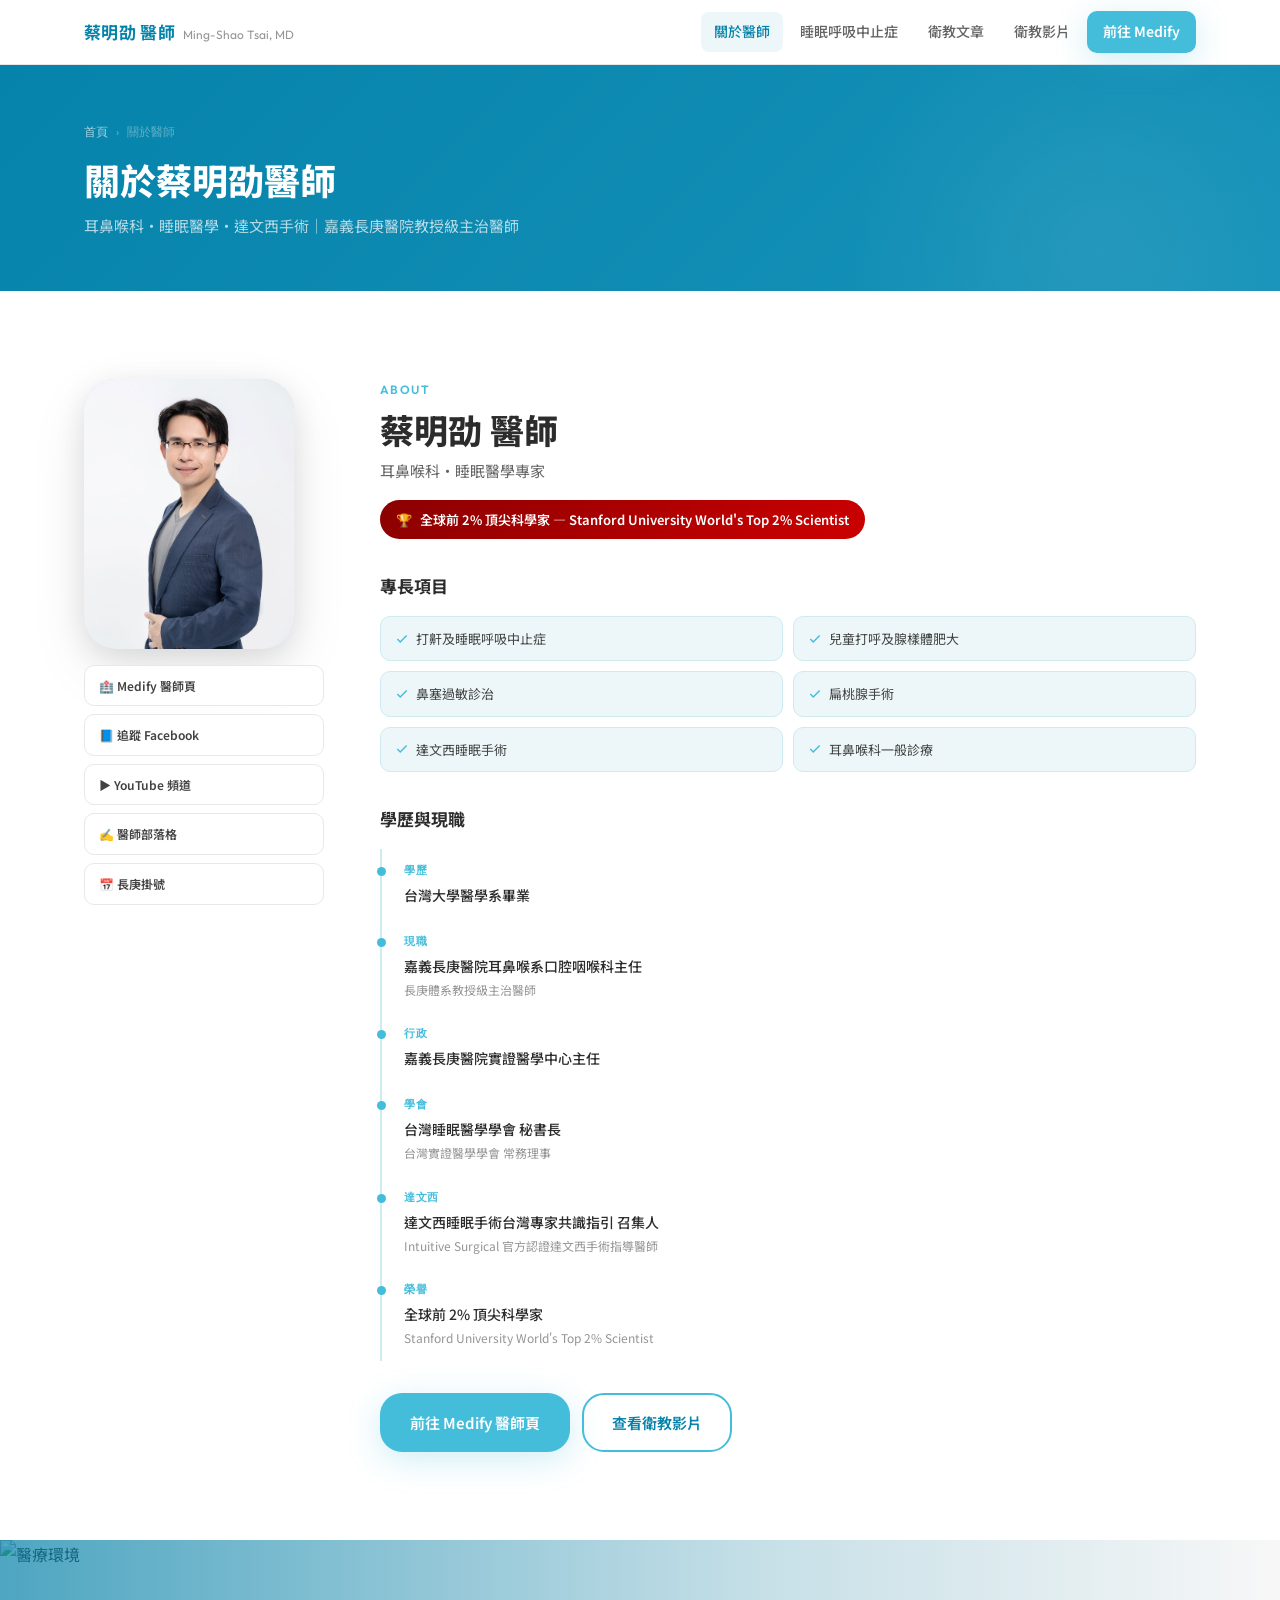
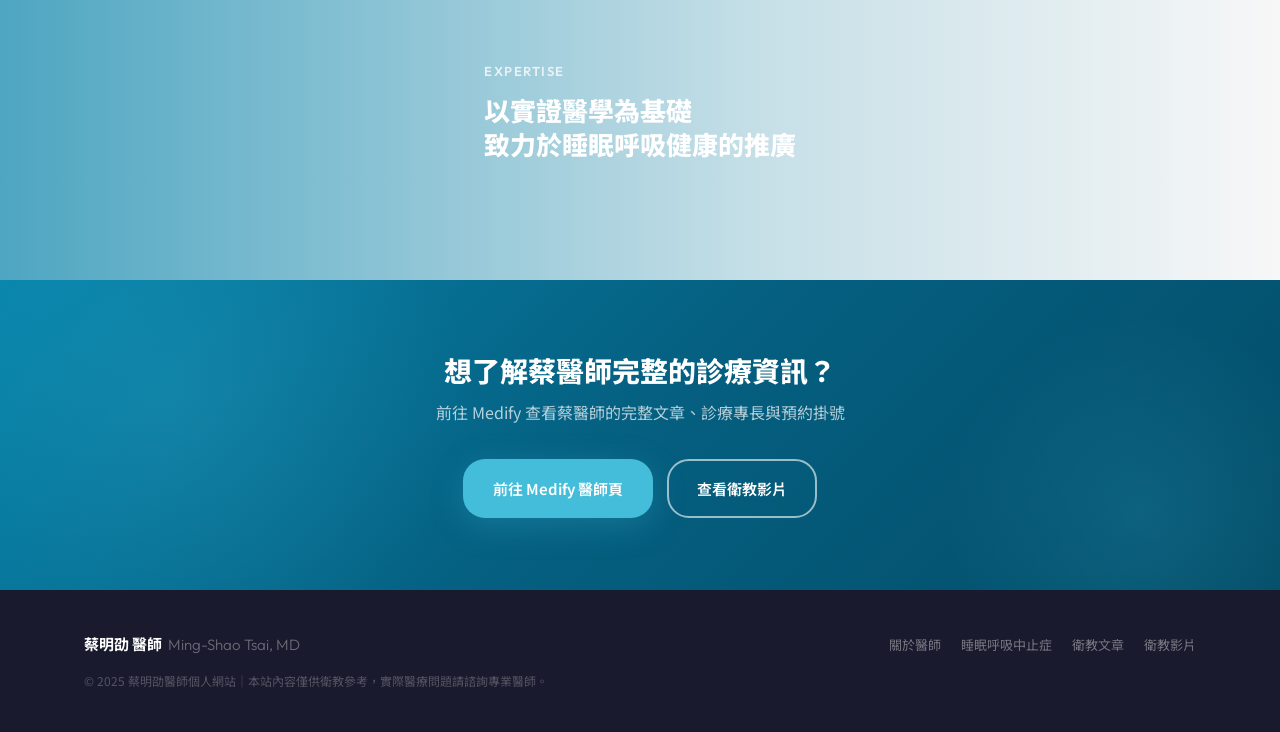
==== commit f7d7dcea: "Update homepage, about page, styles, and add profile/event images Co-Authored-By: Claude Sonnet 4.6 " ====
--- a/about.html
+++ b/about.html
@@ -53,7 +53,7 @@
 <div class="about-grid">
 <div class="reveal">
 <div class="about-photo">
-<img src="img/others/profile_xl.jpg" alt="蔡明劭醫師" loading="lazy">
+<img src="images/profile_3.jpg" alt="蔡明劭醫師" loading="lazy">
 </div>
 <div class="about-socials">
 <a href="https://medify.com.tw/doctor-43/" target="_blank" rel="noopener" class="about-social-btn">🏥 Medify 醫師頁</a>
--- a/css/style.css
+++ b/css/style.css
@@ -367,7 +367,7 @@
 }
 .hero-card-photo {
   width: 100%;
-  height: 220px;
+  height: 280px;
   background: rgba(255,255,255,.1);
   border-radius: var(--r-md);
   overflow: hidden;
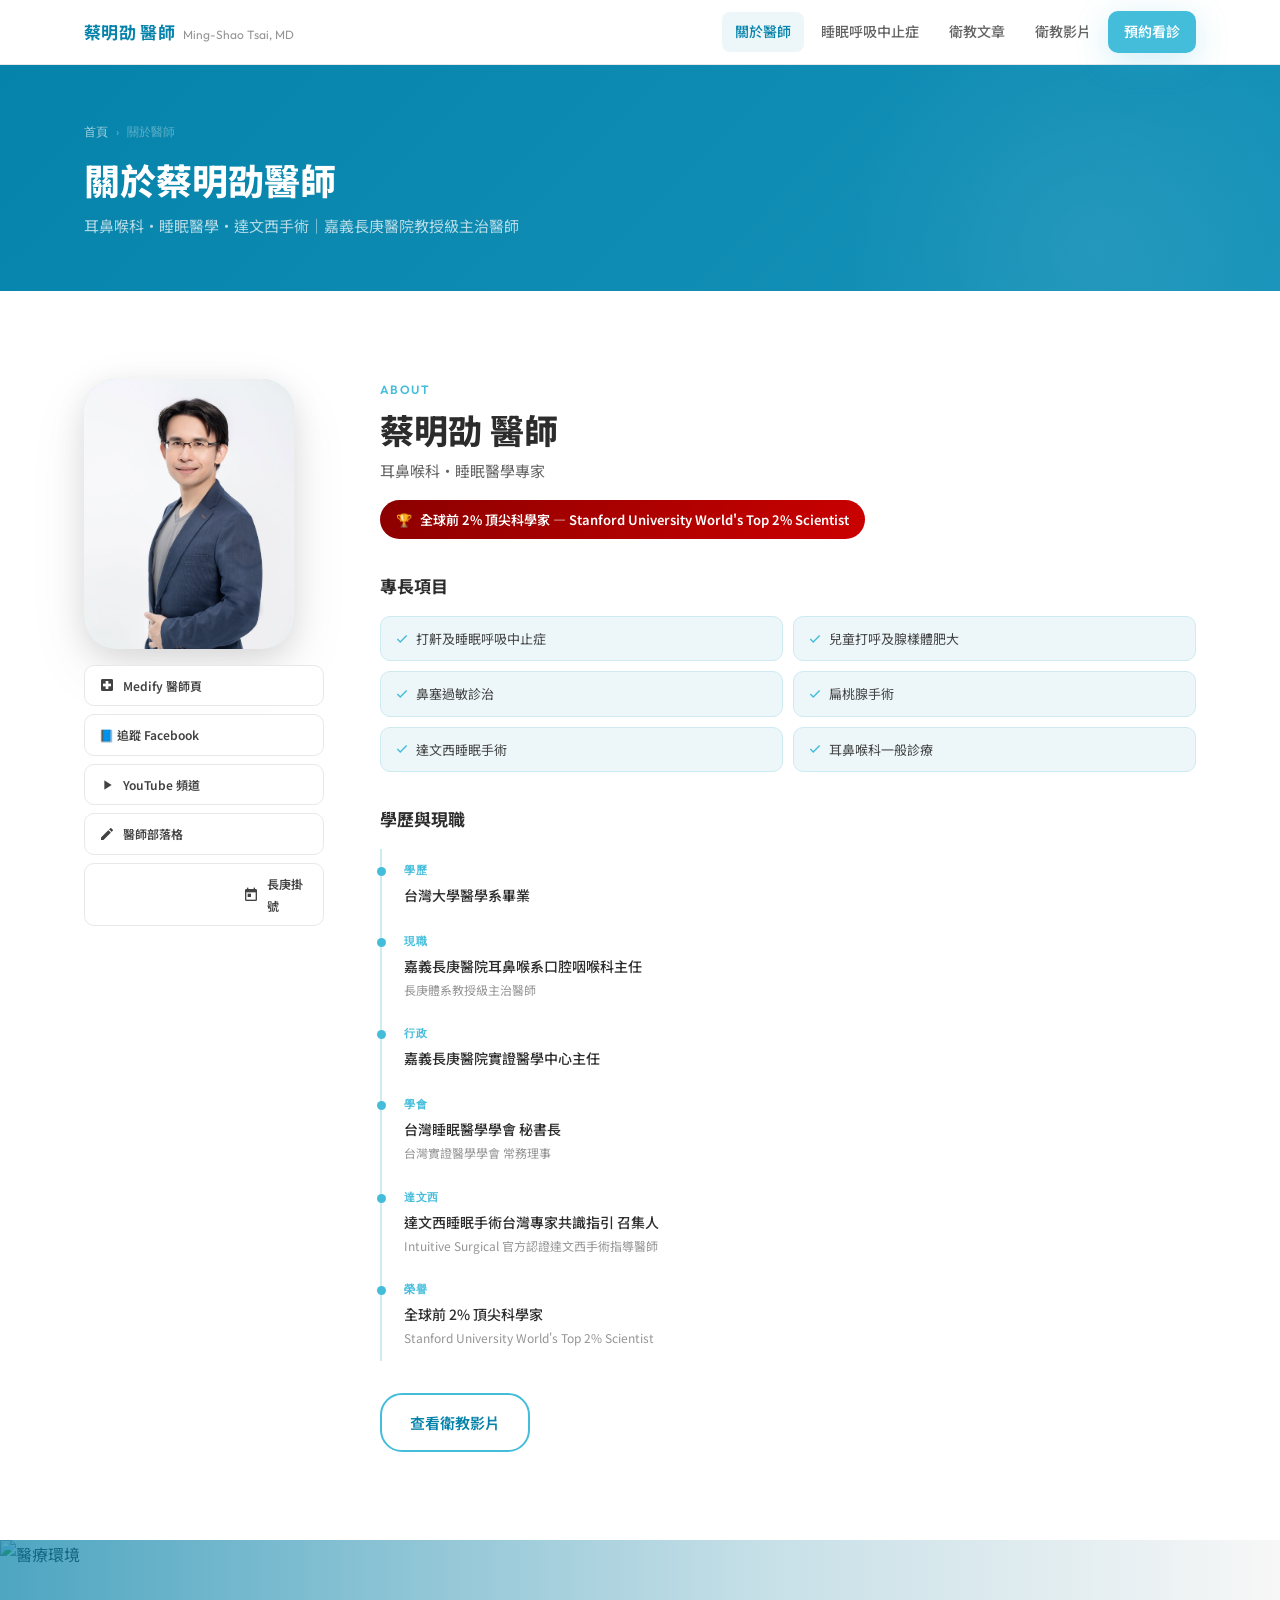
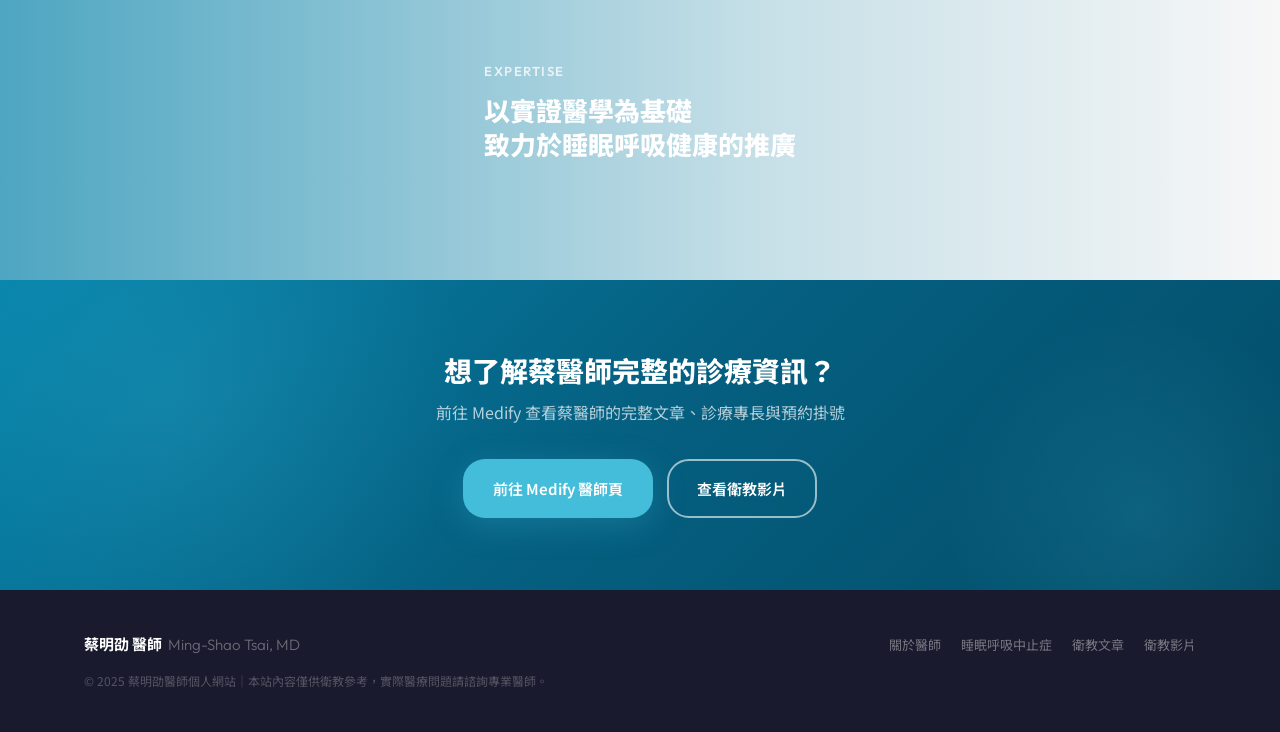
==== commit 422a7221: "Replace emoji with Material Icons, remove duplicate CTAs, update nav to 預約看診 - Add Google Material I" ====
--- a/about.html
+++ b/about.html
@@ -8,6 +8,7 @@
 <link rel="preconnect" href="https://fonts.googleapis.com">
 <link rel="preconnect" href="https://fonts.gstatic.com" crossorigin>
 <link href="https://fonts.googleapis.com/css2?family=Outfit:wght@300;400;500;600;700;800&family=Noto+Sans+TC:wght@300;400;500;700;900&display=swap" rel="stylesheet">
+<link href="https://fonts.googleapis.com/icon?family=Material+Icons" rel="stylesheet">
 <link rel="stylesheet" href="css/style.css">
 </head>
 <body>
@@ -24,7 +25,7 @@
 <a href="sleep-apnea.html">睡眠呼吸中止症</a>
 <a href="articles.html">衛教文章</a>
 <a href="videos.html">衛教影片</a>
-<a href="https://medify.com.tw/doctor-43/" target="_blank" rel="noopener" class="nav-cta">前往 Medify</a>
+<a href="https://register.cgmh.org.tw/Department/6/63500A?id=8031&name=%E8%94%A1%E6%98%8E%E5%8A%AD" target="_blank" rel="noopener" class="nav-cta">預約看診</a>
 </div>
 <button class="nav-mobile-toggle" id="navToggle" aria-label="開啟選單">
 <svg width="22" height="22" fill="none" stroke="currentColor" stroke-width="2" viewBox="0 0 24 24"><path d="M3 12h18M3 6h18M3 18h18"/></svg>
@@ -36,7 +37,7 @@
 <a href="sleep-apnea.html">睡眠呼吸中止症</a>
 <a href="articles.html">衛教文章</a>
 <a href="videos.html">衛教影片</a>
-<a href="https://medify.com.tw/doctor-43/" target="_blank" rel="noopener">前往 Medify</a>
+<a href="https://register.cgmh.org.tw/Department/6/63500A?id=8031&name=%E8%94%A1%E6%98%8E%E5%8A%AD" target="_blank" rel="noopener">預約看診</a>
 </div>
 </nav>
 
@@ -56,11 +57,11 @@
 <img src="images/profile_3.jpg" alt="蔡明劭醫師" loading="lazy">
 </div>
 <div class="about-socials">
-<a href="https://medify.com.tw/doctor-43/" target="_blank" rel="noopener" class="about-social-btn">🏥 Medify 醫師頁</a>
+<a href="https://medify.com.tw/doctor-43/" target="_blank" rel="noopener" class="about-social-btn"><span class="material-icons" style="font-size:16px;vertical-align:middle;">local_hospital</span> Medify 醫師頁</a>
 <a href="https://www.facebook.com/ENTDRTSAI/" target="_blank" rel="noopener" class="about-social-btn">📘 追蹤 Facebook</a>
-<a href="https://www.youtube.com/@DrTsaiSleep" target="_blank" rel="noopener" class="about-social-btn">▶ YouTube 頻道</a>
-<a href="https://mingshaotsaimd.blogspot.com/2018/01/blog-post.html" target="_blank" rel="noopener" class="about-social-btn">✍️ 醫師部落格</a>
-<a href="https://register.cgmh.org.tw/Department/6/63500A" target="_blank" rel="noopener" class="about-social-btn">📅 長庚掛號</a>
+<a href="https://www.youtube.com/@DrTsaiSleep" target="_blank" rel="noopener" class="about-social-btn"><span class="material-icons" style="font-size:16px;vertical-align:middle;">play_arrow</span> YouTube 頻道</a>
+<a href="https://mingshaotsaimd.blogspot.com/2018/01/blog-post.html" target="_blank" rel="noopener" class="about-social-btn"><span class="material-icons" style="font-size:16px;vertical-align:middle;">edit</span> 醫師部落格</a>
+<a href="https://register.cgmh.org.tw/Department/6/63500A" target="_blank" rel="noopener" class="about-social-btn"><span class="material-icons" style="font-size:16px;vertical-align:middle;">calendar_today</span> 長庚掛號</a>
 </div>
 </div>
 
@@ -121,7 +122,6 @@
 </div>
 
 <div style="margin-top:32px;display:flex;gap:12px;flex-wrap:wrap;" class="reveal delay-3">
-<a href="https://medify.com.tw/doctor-43/" target="_blank" rel="noopener" class="btn btn-accent btn-lg">前往 Medify 醫師頁</a>
 <a href="videos.html" class="btn btn-outline btn-lg">查看衛教影片</a>
 </div>
 </div>
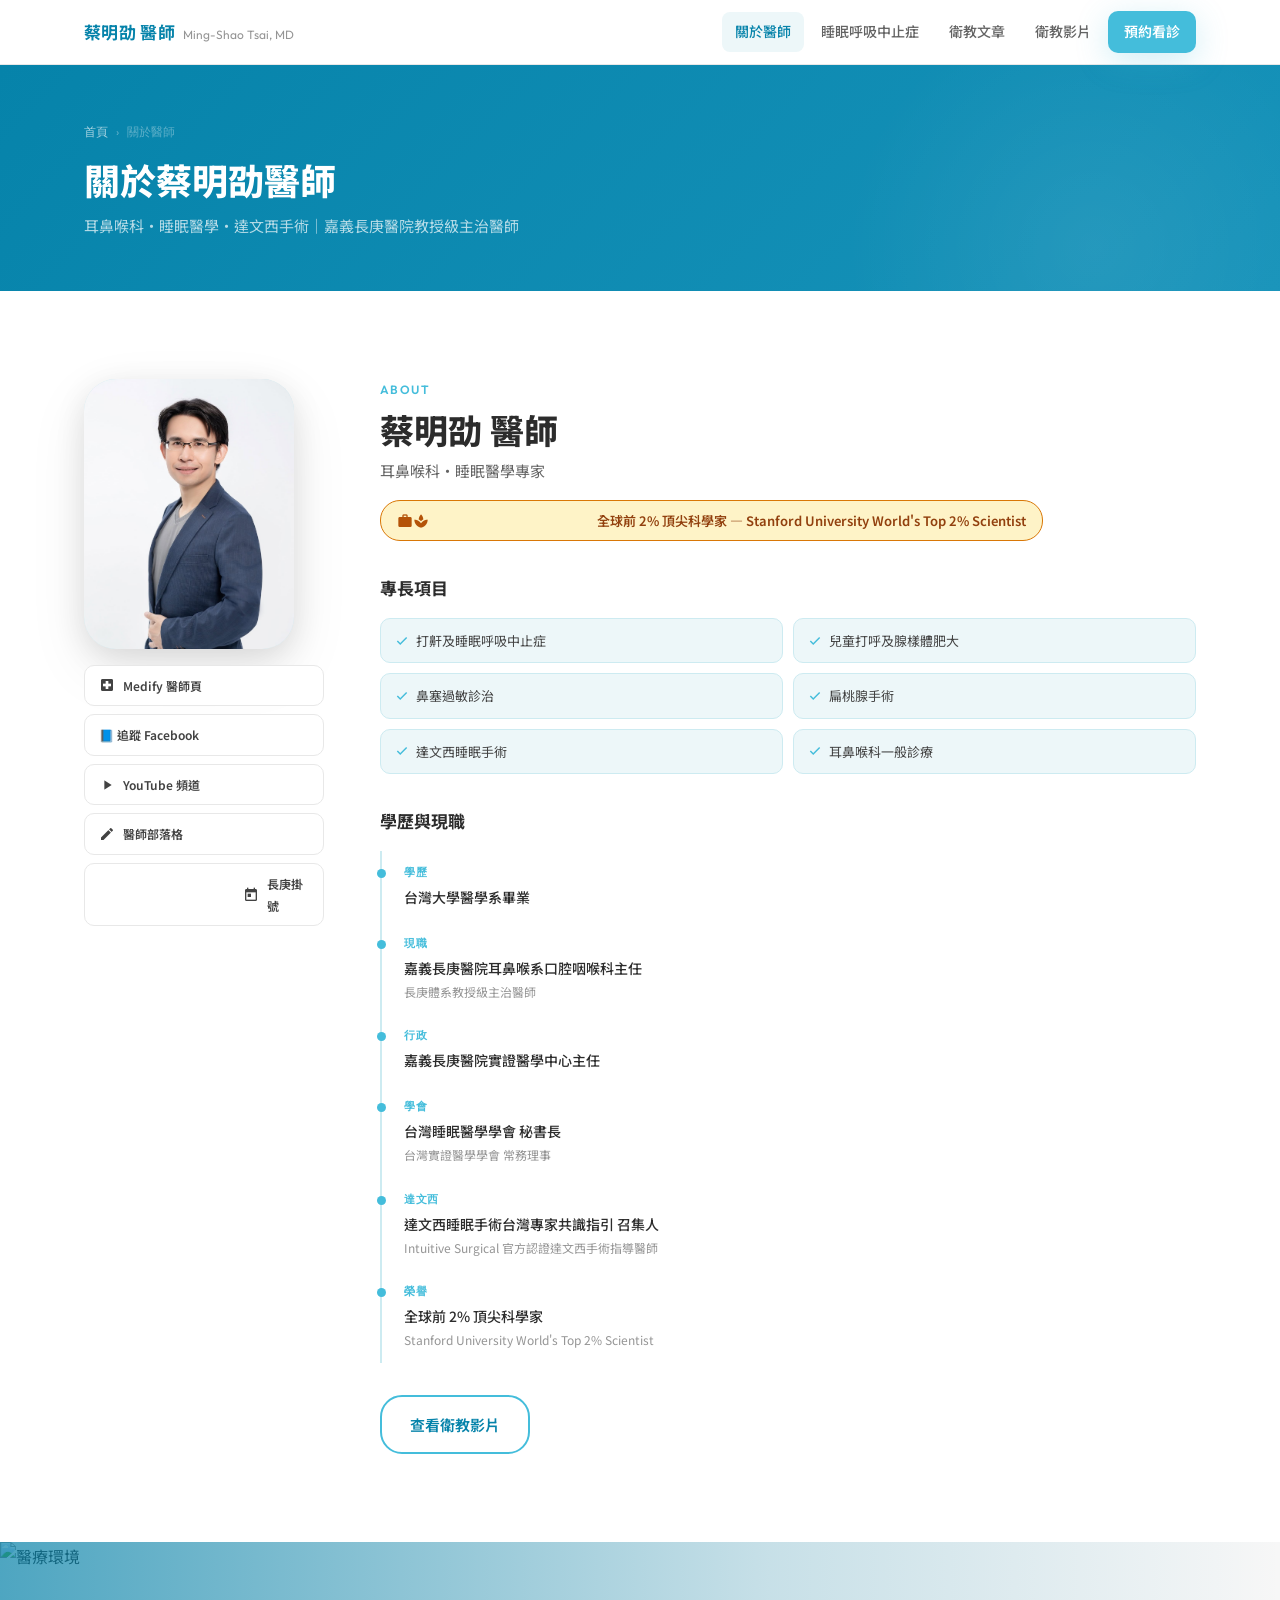
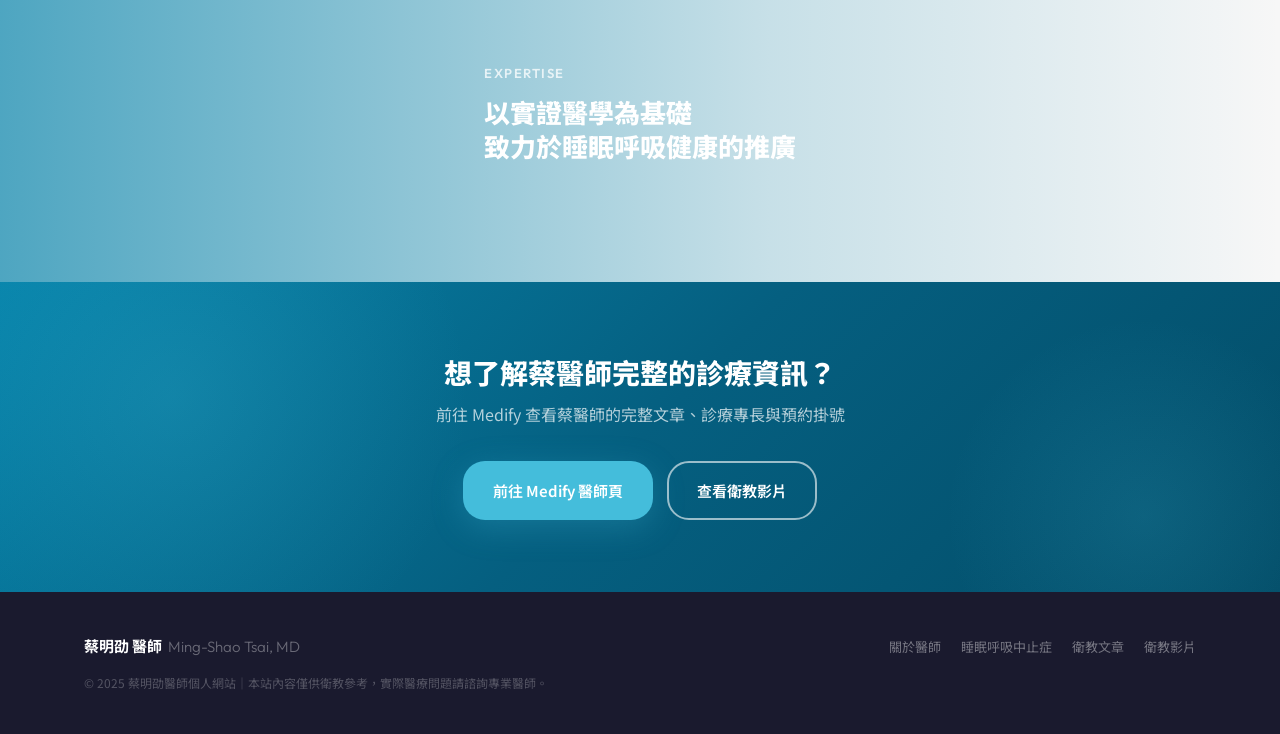
==== commit 873e4fb3: "Style Stanford badge as laurel honor instead of warning red Replace red gradient badge with champagn" ====
--- a/about.html
+++ b/about.html
@@ -70,8 +70,8 @@
 <h1 class="about-name reveal delay-1">蔡明劭 醫師</h1>
 <p class="about-pos reveal delay-1">耳鼻喉科・睡眠醫學專家</p>
 
-<div style="margin-top:16px;display:inline-flex;align-items:center;gap:8px;background:linear-gradient(135deg,#8b0000,#cc0000);color:white;padding:8px 16px;border-radius:20px;font-size:13px;font-weight:600;" class="reveal delay-1">
-<span>🏆</span>
+<div style="margin-top:16px;display:inline-flex;align-items:center;gap:8px;background:#fef3c7;color:#92400e;padding:8px 16px;border-radius:20px;font-size:13px;font-weight:600;border:1px solid #d97706;" class="reveal delay-1">
+<span class="material-icons" style="font-size:16px;color:#b45309;">workspace_premium</span>
 <span>全球前 2% 頂尖科學家 — Stanford University World's Top 2% Scientist</span>
 </div>
 
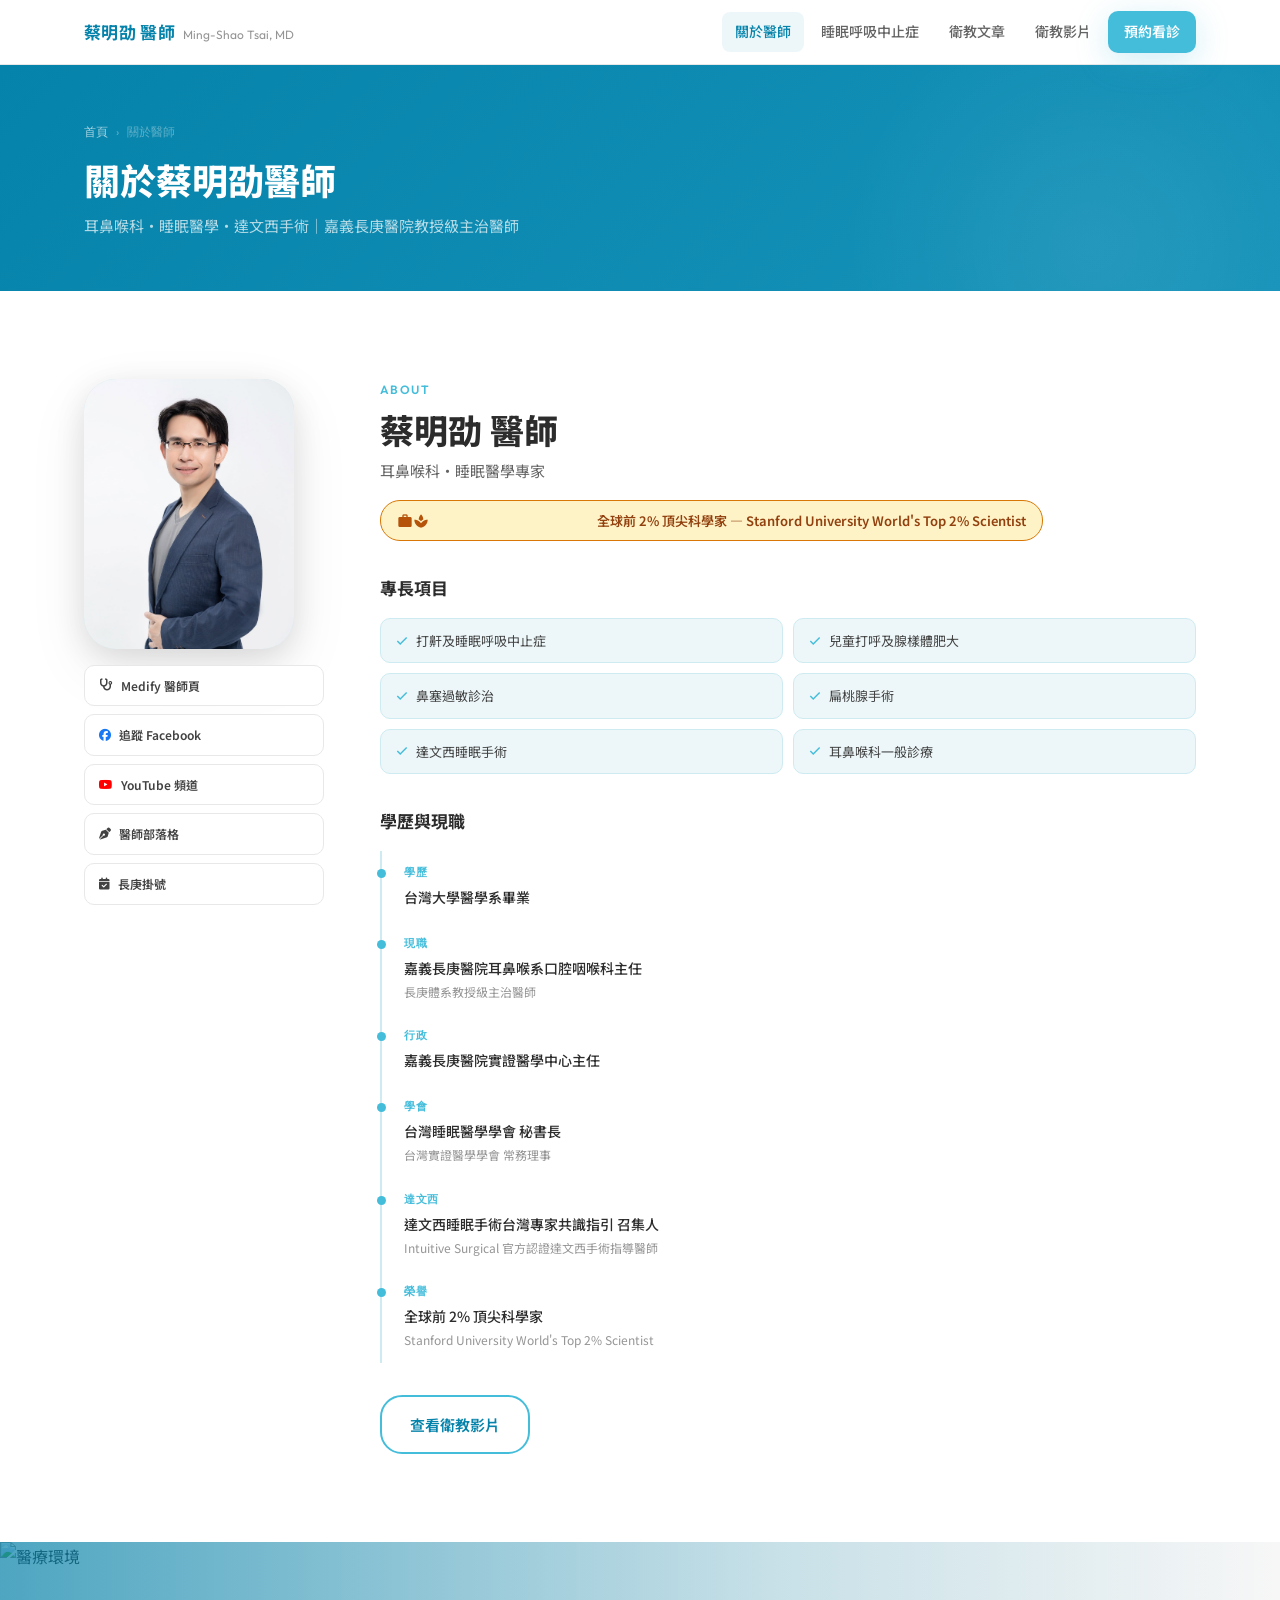
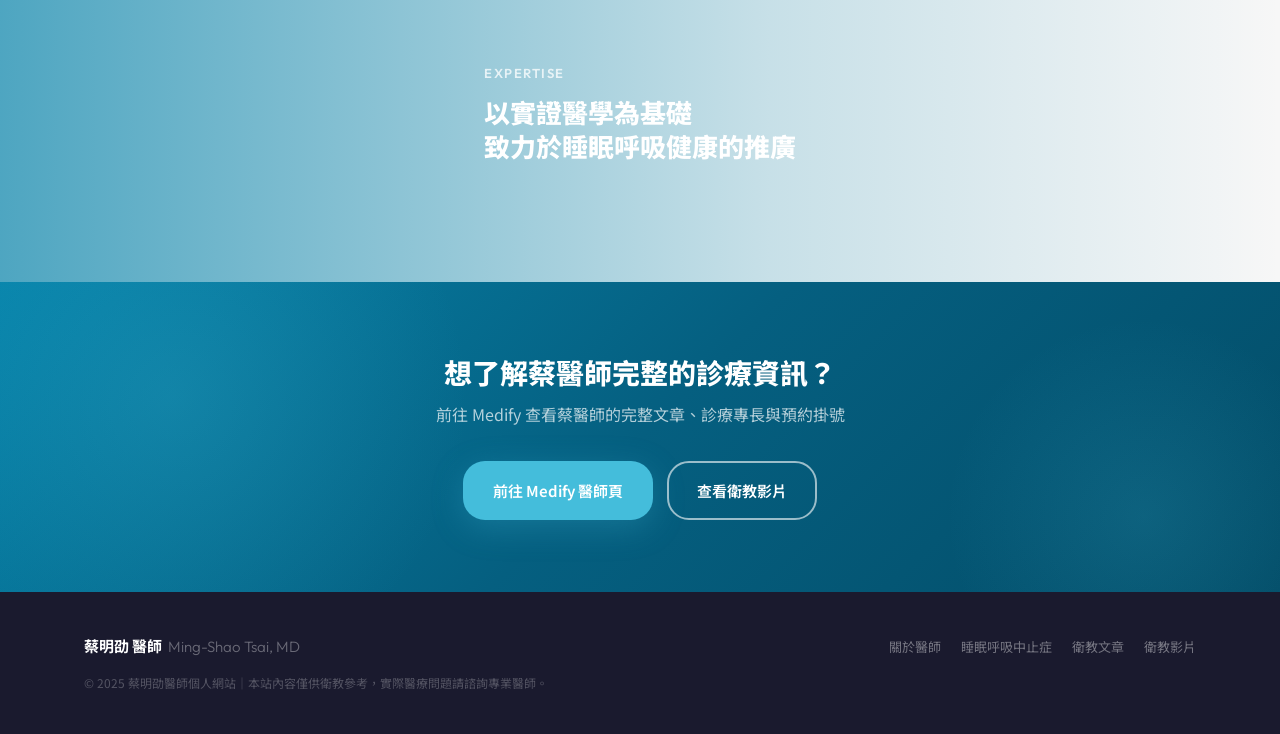
==== commit c329515a: "Replace emoji/Material Icons with Font Awesome 6 brand icons in social links - Add Font Awesome 6.5 " ====
--- a/about.html
+++ b/about.html
@@ -9,6 +9,7 @@
 <link rel="preconnect" href="https://fonts.gstatic.com" crossorigin>
 <link href="https://fonts.googleapis.com/css2?family=Outfit:wght@300;400;500;600;700;800&family=Noto+Sans+TC:wght@300;400;500;700;900&display=swap" rel="stylesheet">
 <link href="https://fonts.googleapis.com/icon?family=Material+Icons" rel="stylesheet">
+<link rel="stylesheet" href="https://cdnjs.cloudflare.com/ajax/libs/font-awesome/6.5.0/css/all.min.css">
 <link rel="stylesheet" href="css/style.css">
 </head>
 <body>
@@ -57,11 +58,11 @@
 <img src="images/profile_3.jpg" alt="蔡明劭醫師" loading="lazy">
 </div>
 <div class="about-socials">
-<a href="https://medify.com.tw/doctor-43/" target="_blank" rel="noopener" class="about-social-btn"><span class="material-icons" style="font-size:16px;vertical-align:middle;">local_hospital</span> Medify 醫師頁</a>
-<a href="https://www.facebook.com/ENTDRTSAI/" target="_blank" rel="noopener" class="about-social-btn">📘 追蹤 Facebook</a>
-<a href="https://www.youtube.com/@DrTsaiSleep" target="_blank" rel="noopener" class="about-social-btn"><span class="material-icons" style="font-size:16px;vertical-align:middle;">play_arrow</span> YouTube 頻道</a>
-<a href="https://mingshaotsaimd.blogspot.com/2018/01/blog-post.html" target="_blank" rel="noopener" class="about-social-btn"><span class="material-icons" style="font-size:16px;vertical-align:middle;">edit</span> 醫師部落格</a>
-<a href="https://register.cgmh.org.tw/Department/6/63500A" target="_blank" rel="noopener" class="about-social-btn"><span class="material-icons" style="font-size:16px;vertical-align:middle;">calendar_today</span> 長庚掛號</a>
+<a href="https://medify.com.tw/doctor-43/" target="_blank" rel="noopener" class="about-social-btn"><i class="fa-solid fa-stethoscope"></i> Medify 醫師頁</a>
+<a href="https://www.facebook.com/ENTDRTSAI/" target="_blank" rel="noopener" class="about-social-btn"><i class="fa-brands fa-facebook" style="color:#1877F2"></i> 追蹤 Facebook</a>
+<a href="https://www.youtube.com/@DrTsaiSleep" target="_blank" rel="noopener" class="about-social-btn"><i class="fa-brands fa-youtube" style="color:#FF0000"></i> YouTube 頻道</a>
+<a href="https://mingshaotsaimd.blogspot.com/2018/01/blog-post.html" target="_blank" rel="noopener" class="about-social-btn"><i class="fa-solid fa-pen-nib"></i> 醫師部落格</a>
+<a href="https://register.cgmh.org.tw/Department/6/63500A" target="_blank" rel="noopener" class="about-social-btn"><i class="fa-solid fa-calendar-check"></i> 長庚掛號</a>
 </div>
 </div>
 
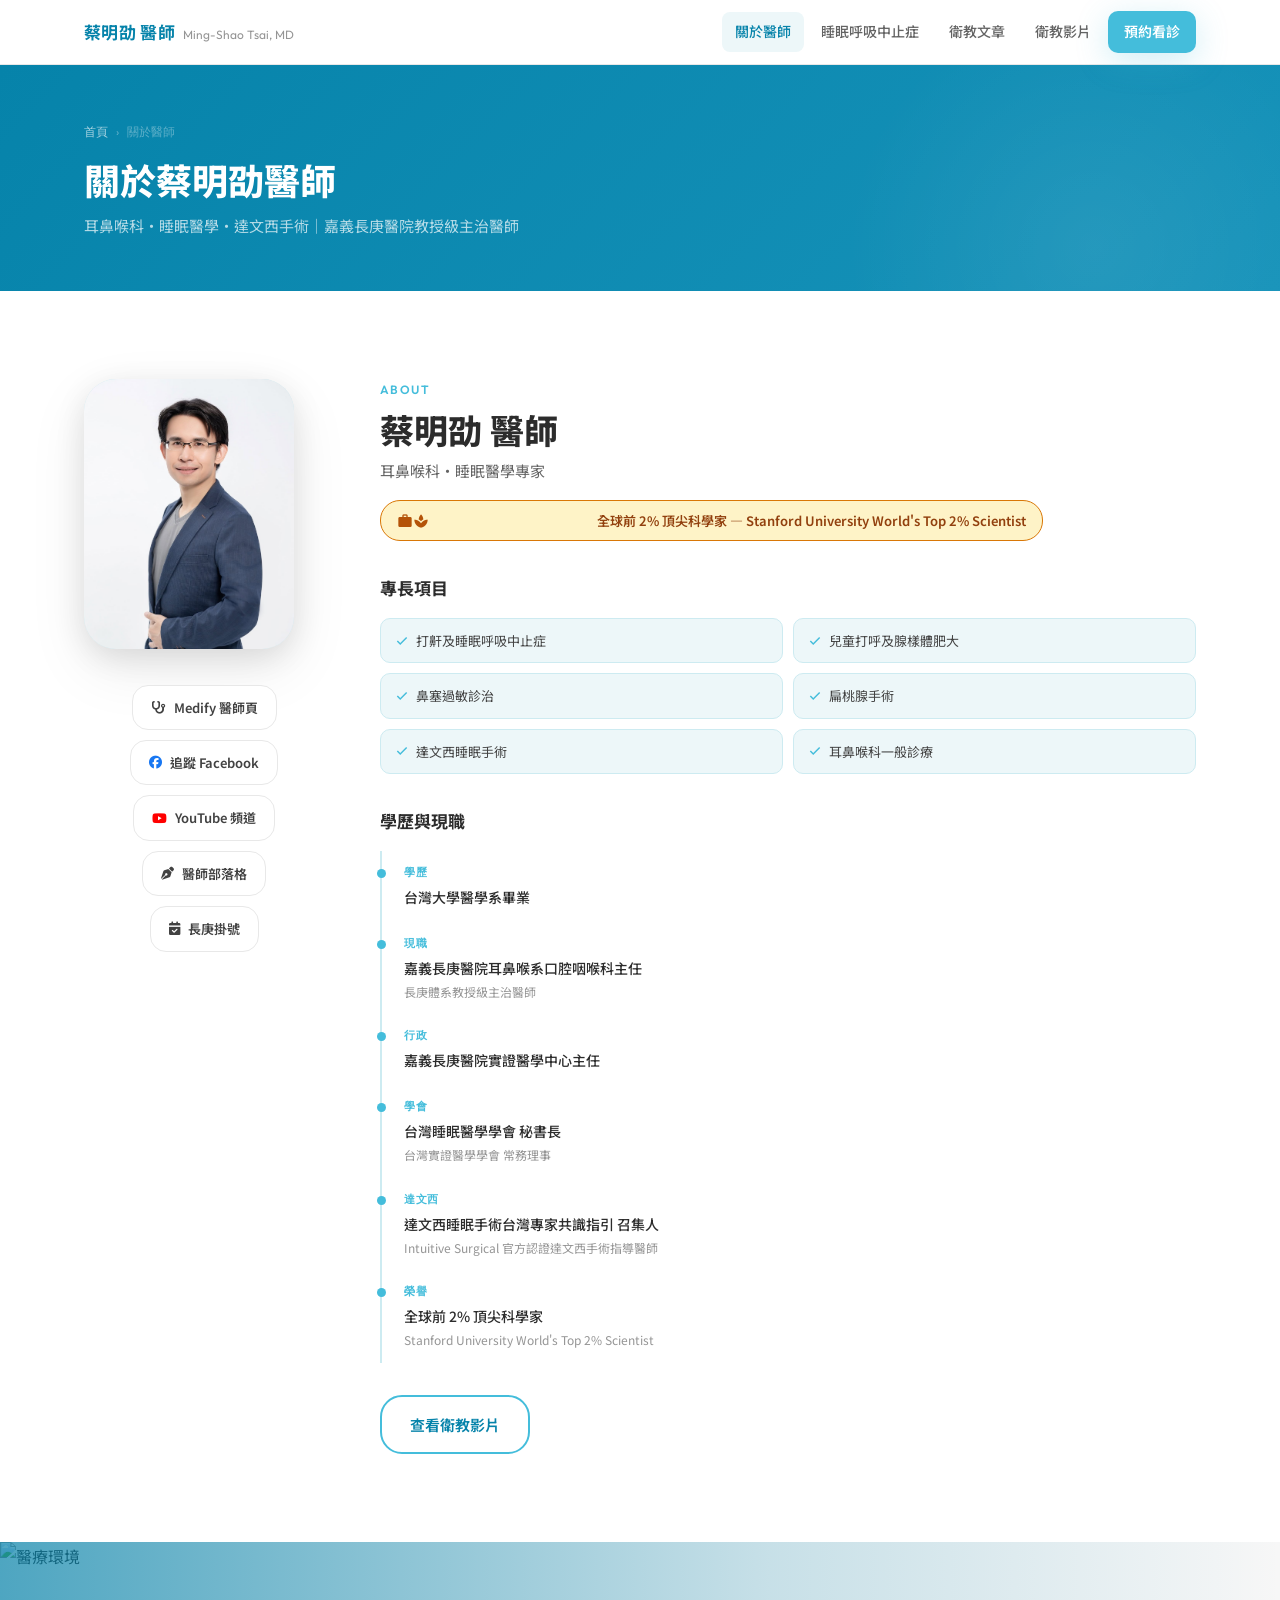
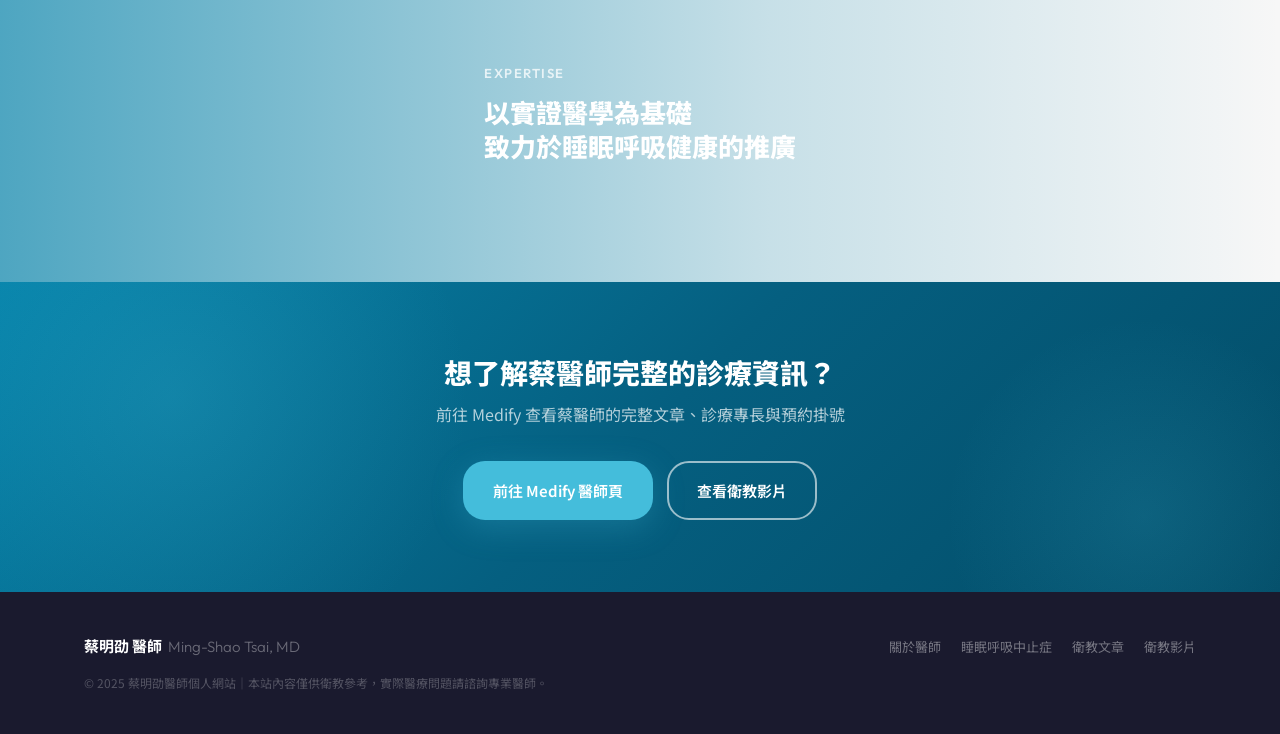
==== commit e565cc3b: "Move social-bar to footer; sync about.html social icons" ====
--- a/about.html
+++ b/about.html
@@ -57,12 +57,12 @@
 <div class="about-photo">
 <img src="images/profile_3.jpg" alt="蔡明劭醫師" loading="lazy">
 </div>
-<div class="about-socials">
-<a href="https://medify.com.tw/doctor-43/" target="_blank" rel="noopener" class="about-social-btn"><i class="fa-solid fa-stethoscope"></i> Medify 醫師頁</a>
-<a href="https://www.facebook.com/ENTDRTSAI/" target="_blank" rel="noopener" class="about-social-btn"><i class="fa-brands fa-facebook" style="color:#1877F2"></i> 追蹤 Facebook</a>
-<a href="https://www.youtube.com/@DrTsaiSleep" target="_blank" rel="noopener" class="about-social-btn"><i class="fa-brands fa-youtube" style="color:#FF0000"></i> YouTube 頻道</a>
-<a href="https://mingshaotsaimd.blogspot.com/2018/01/blog-post.html" target="_blank" rel="noopener" class="about-social-btn"><i class="fa-solid fa-pen-nib"></i> 醫師部落格</a>
-<a href="https://register.cgmh.org.tw/Department/6/63500A" target="_blank" rel="noopener" class="about-social-btn"><i class="fa-solid fa-calendar-check"></i> 長庚掛號</a>
+<div class="social-inner">
+<a href="https://medify.com.tw/doctor-43/" target="_blank" rel="noopener" class="social-btn"><i class="fa-solid fa-stethoscope"></i> Medify 醫師頁</a>
+<a href="https://www.facebook.com/ENTDRTSAI/" target="_blank" rel="noopener" class="social-btn"><i class="fa-brands fa-facebook" style="color:#1877F2"></i> 追蹤 Facebook</a>
+<a href="https://www.youtube.com/@DrTsaiSleep" target="_blank" rel="noopener" class="social-btn"><i class="fa-brands fa-youtube" style="color:#FF0000"></i> YouTube 頻道</a>
+<a href="https://mingshaotsaimd.blogspot.com/2018/01/blog-post.html" target="_blank" rel="noopener" class="social-btn"><i class="fa-solid fa-pen-nib"></i> 醫師部落格</a>
+<a href="https://register.cgmh.org.tw/Department/6/63500A" target="_blank" rel="noopener" class="social-btn"><i class="fa-solid fa-calendar-check"></i> 長庚掛號</a>
 </div>
 </div>
 
